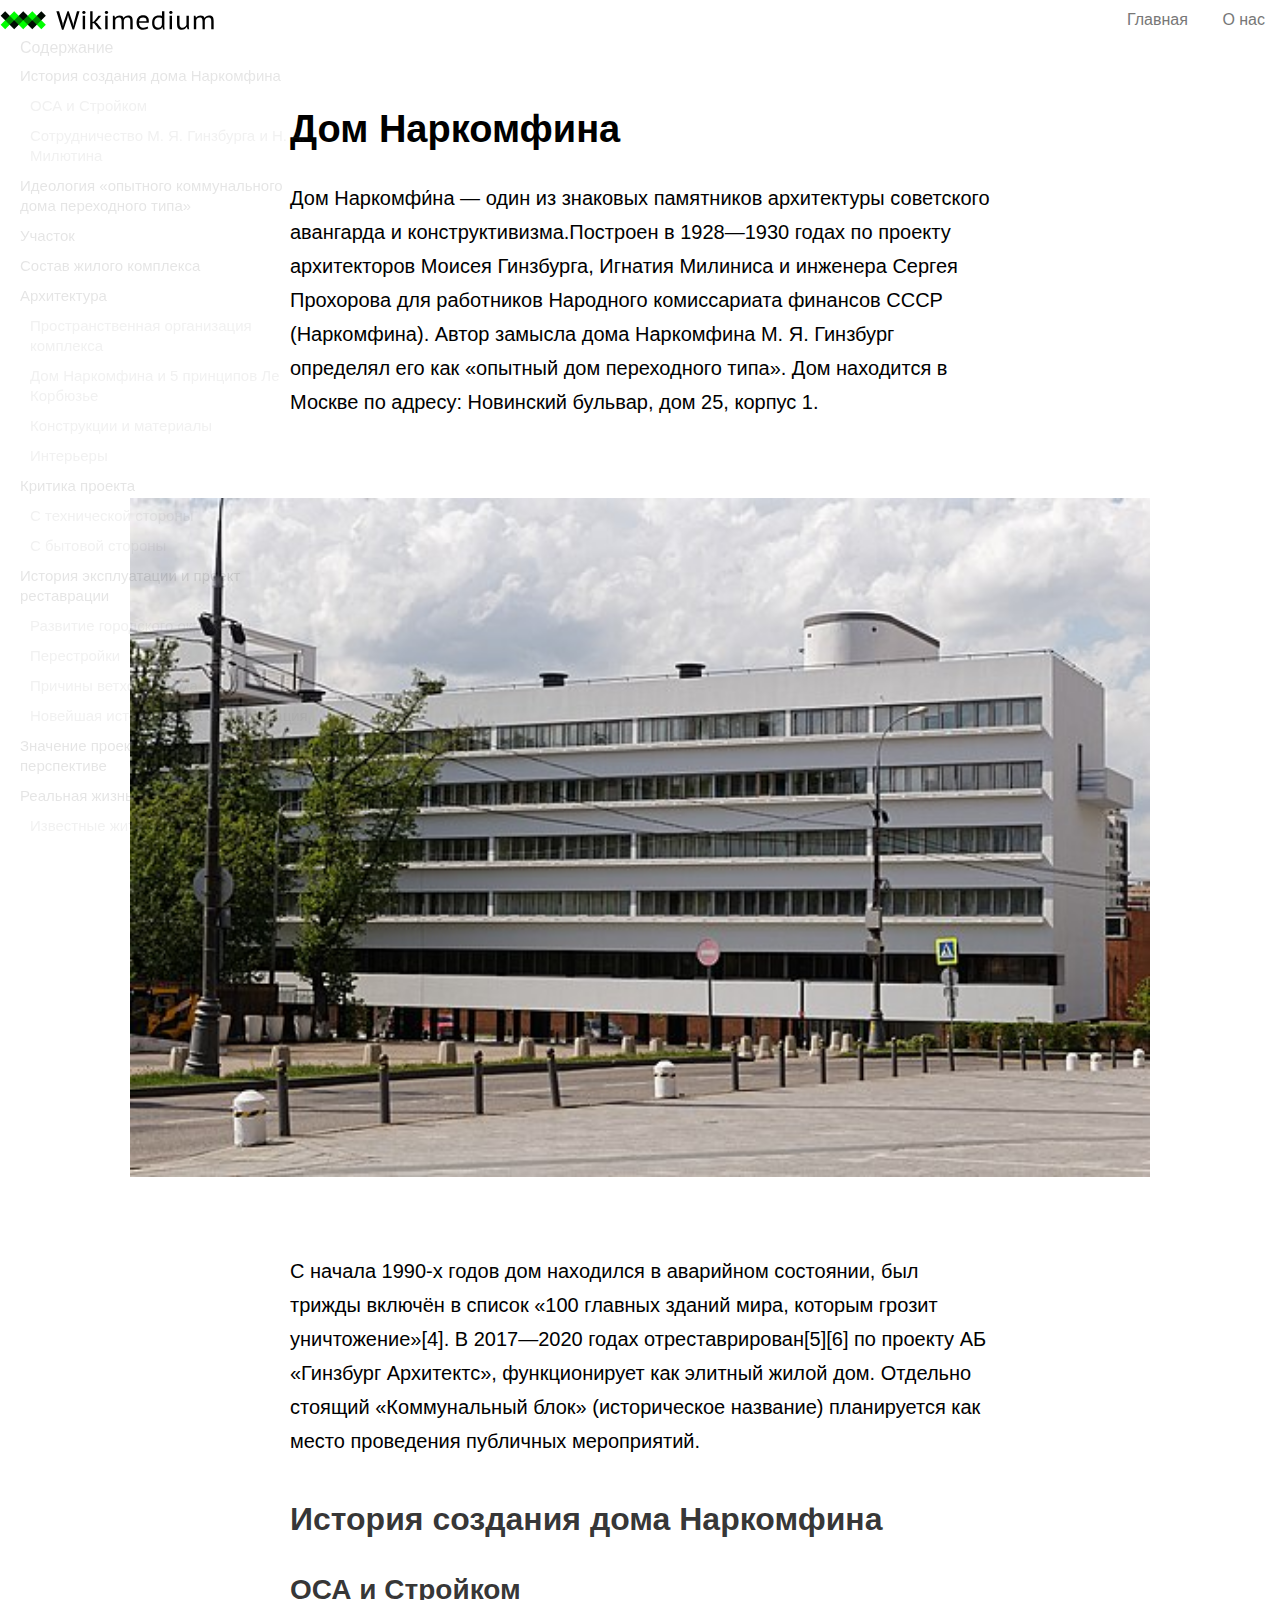
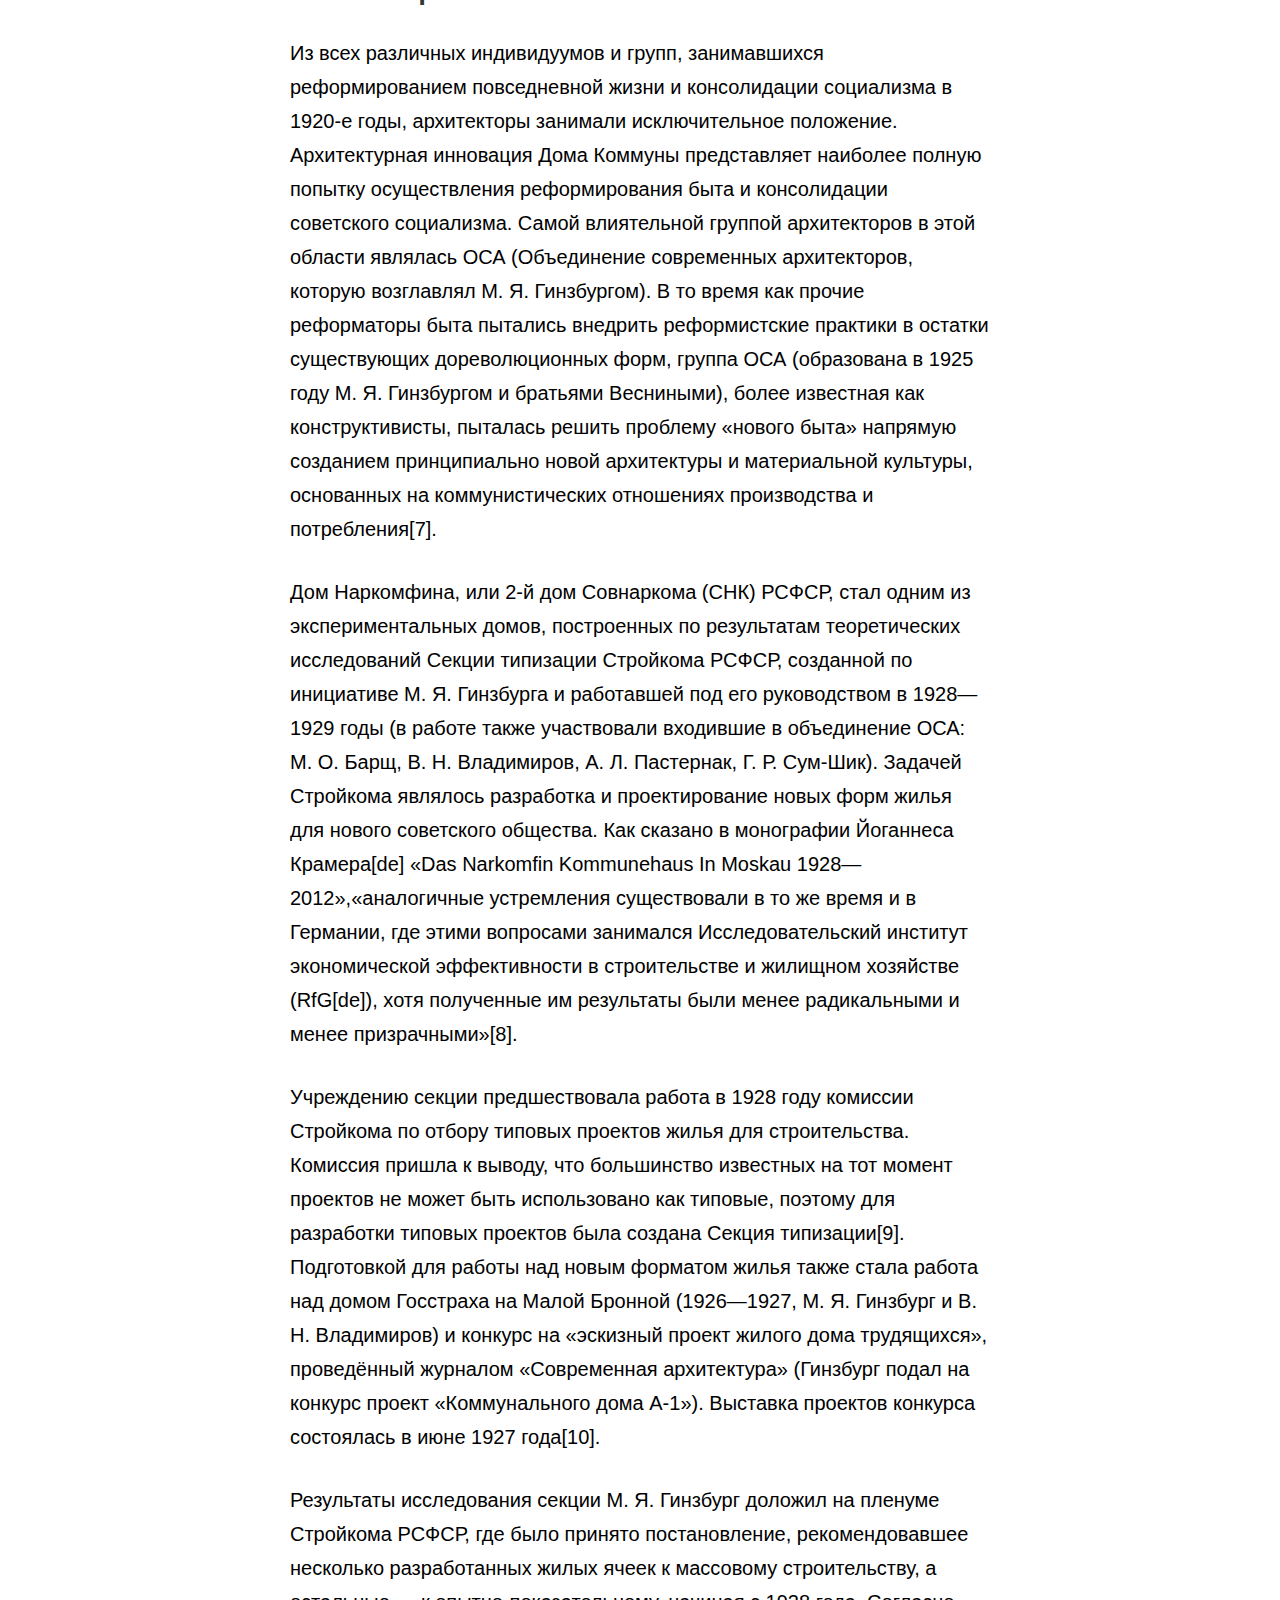
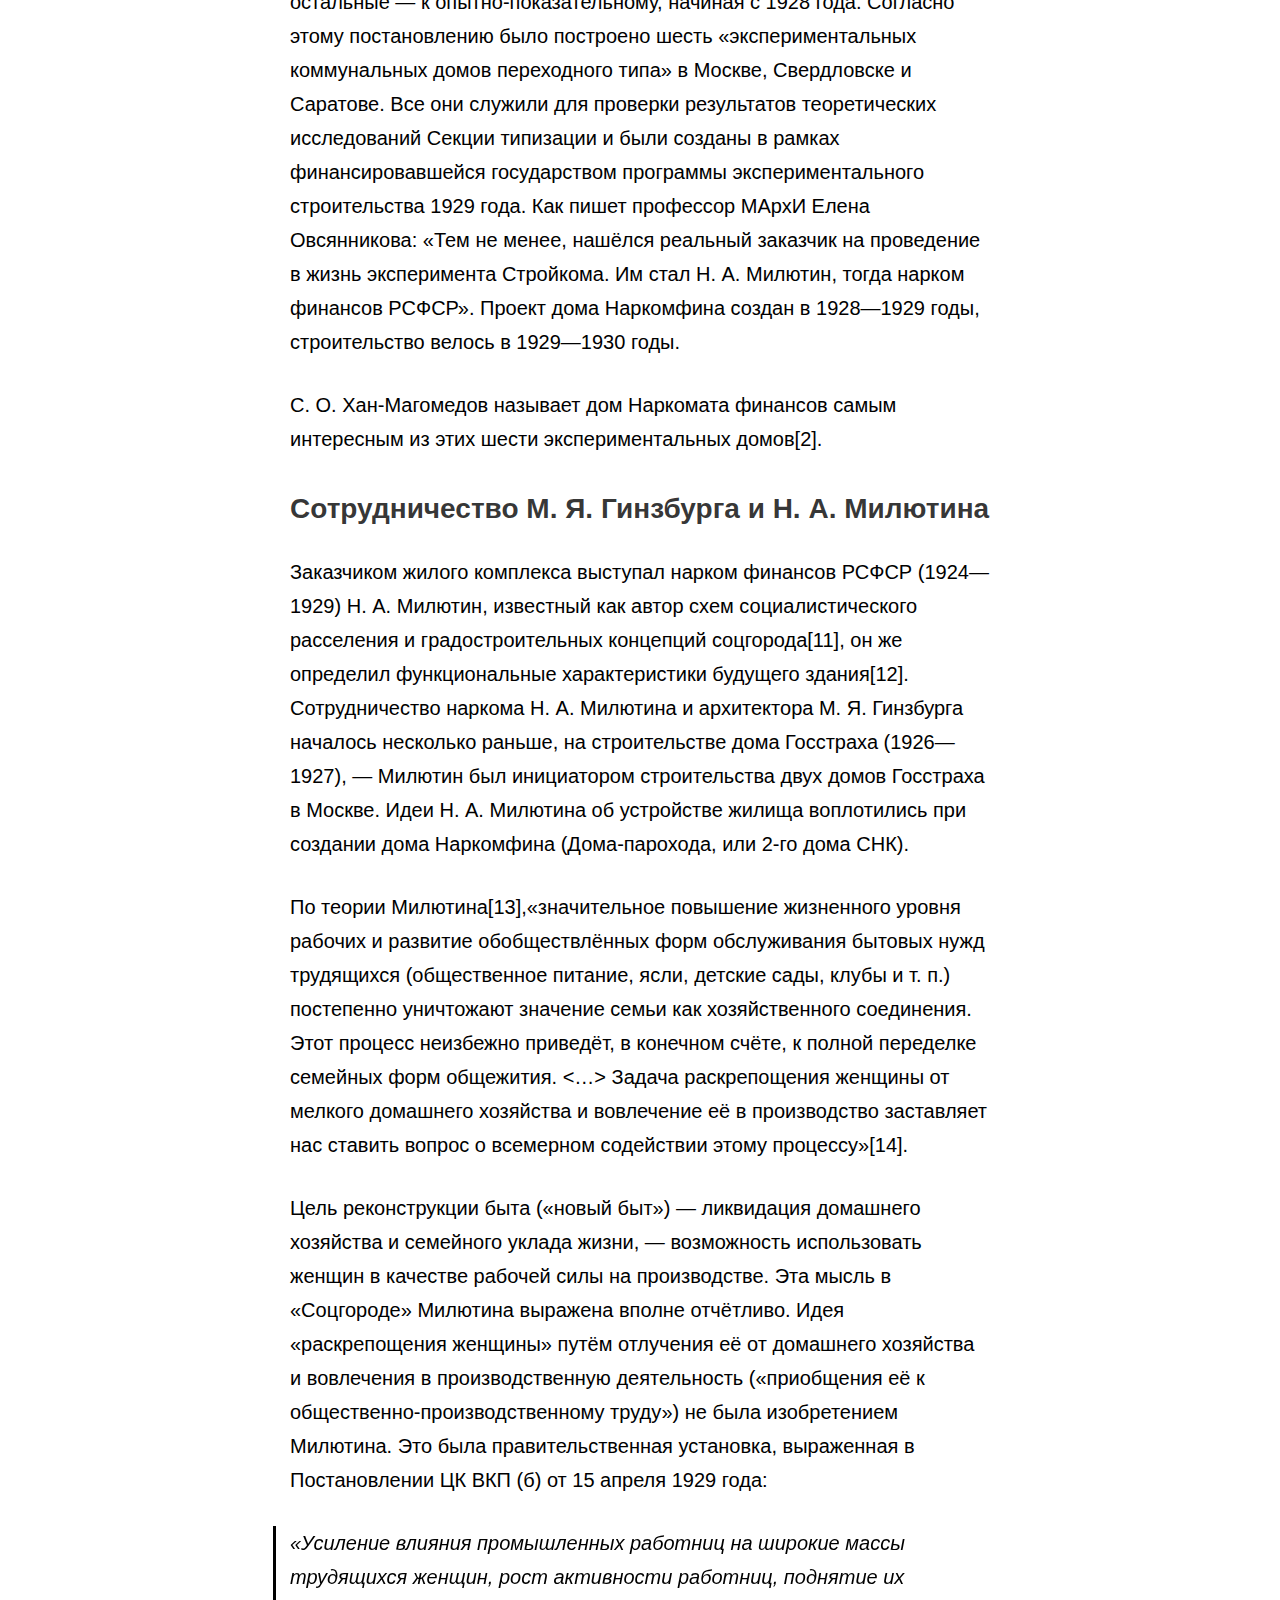
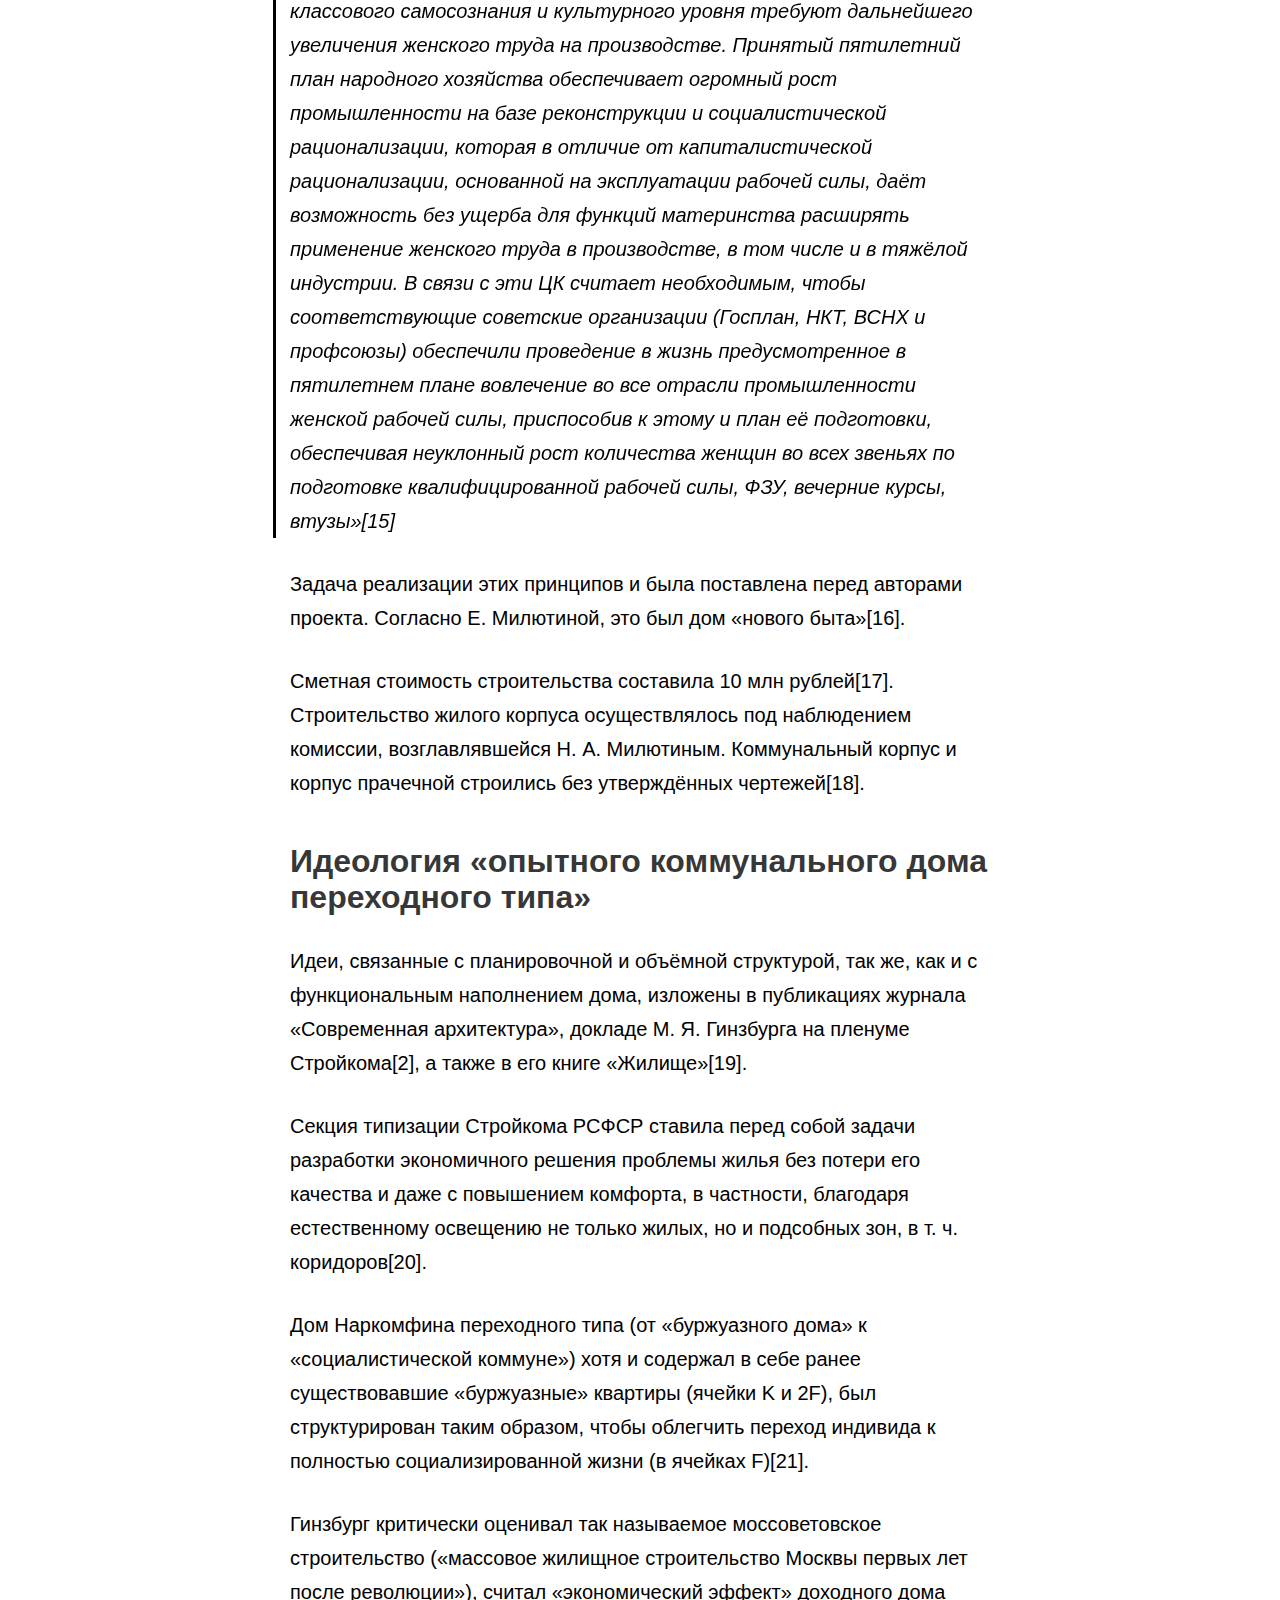
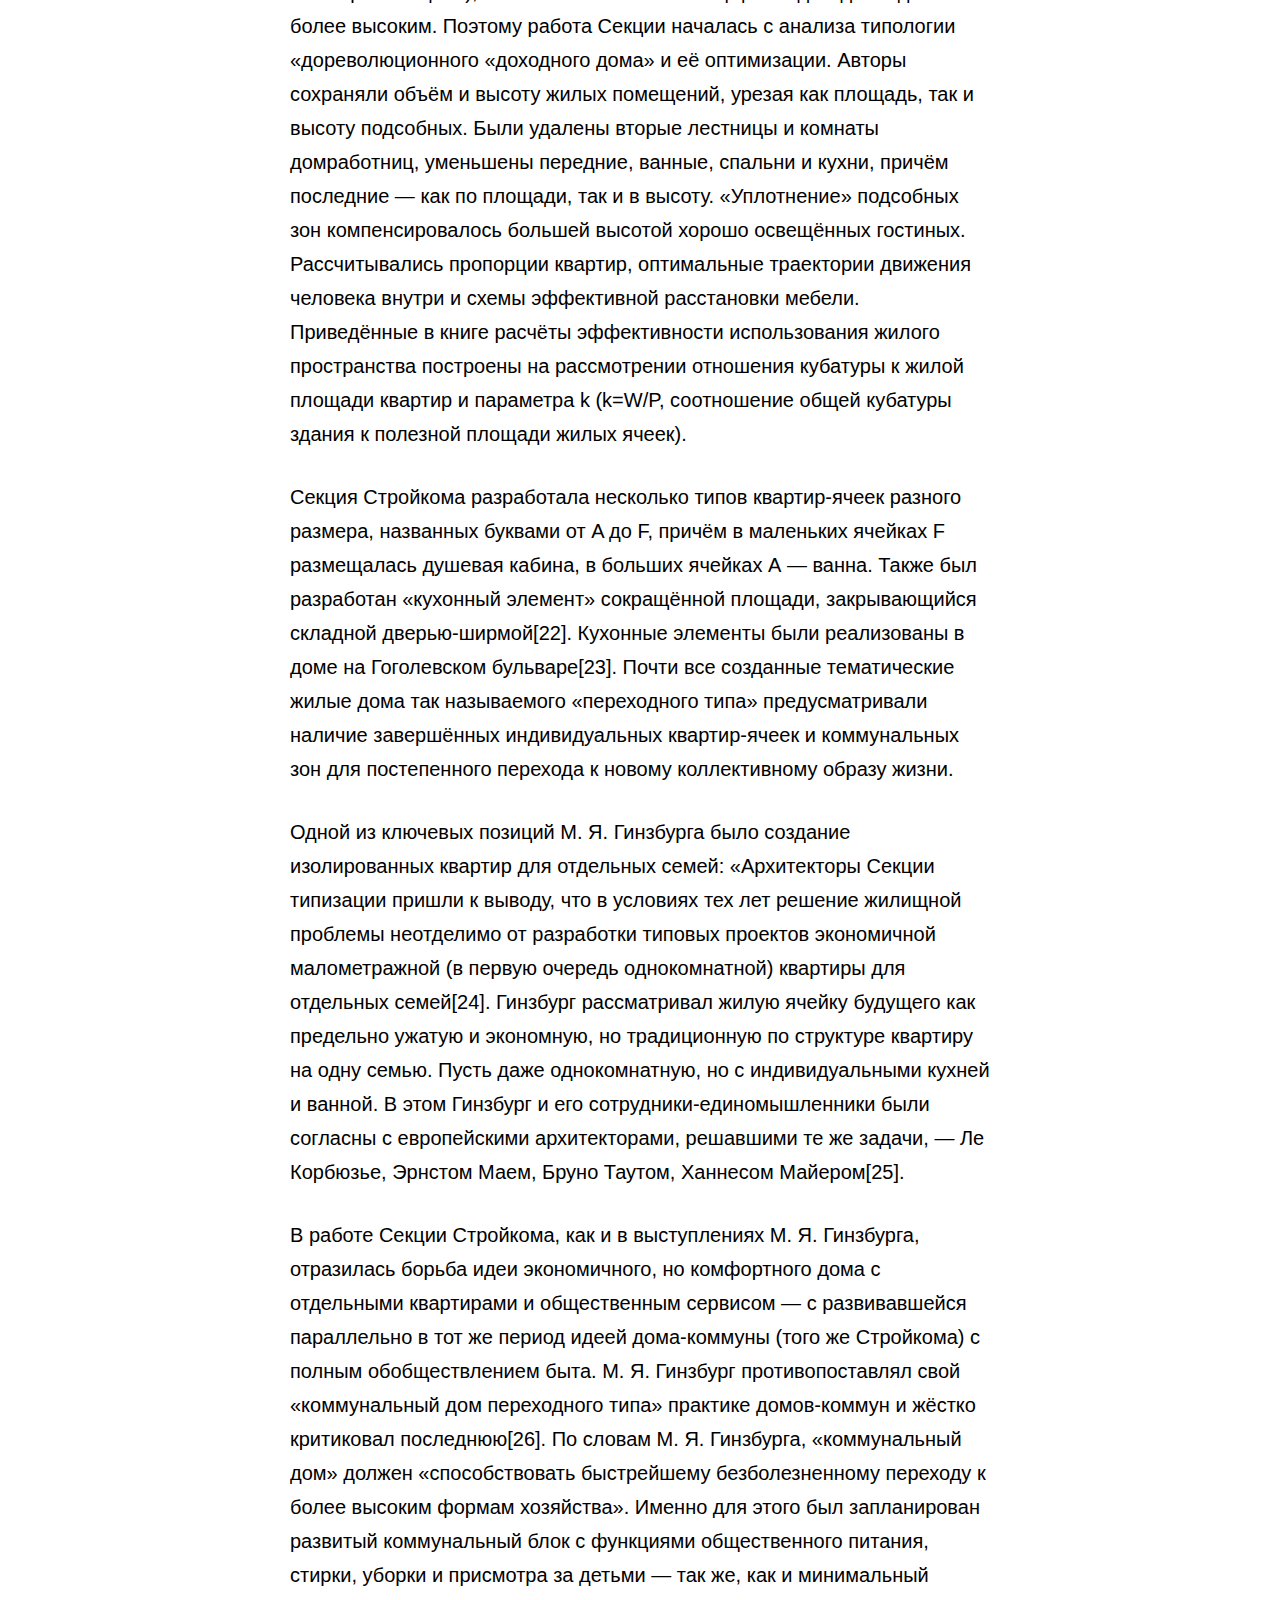
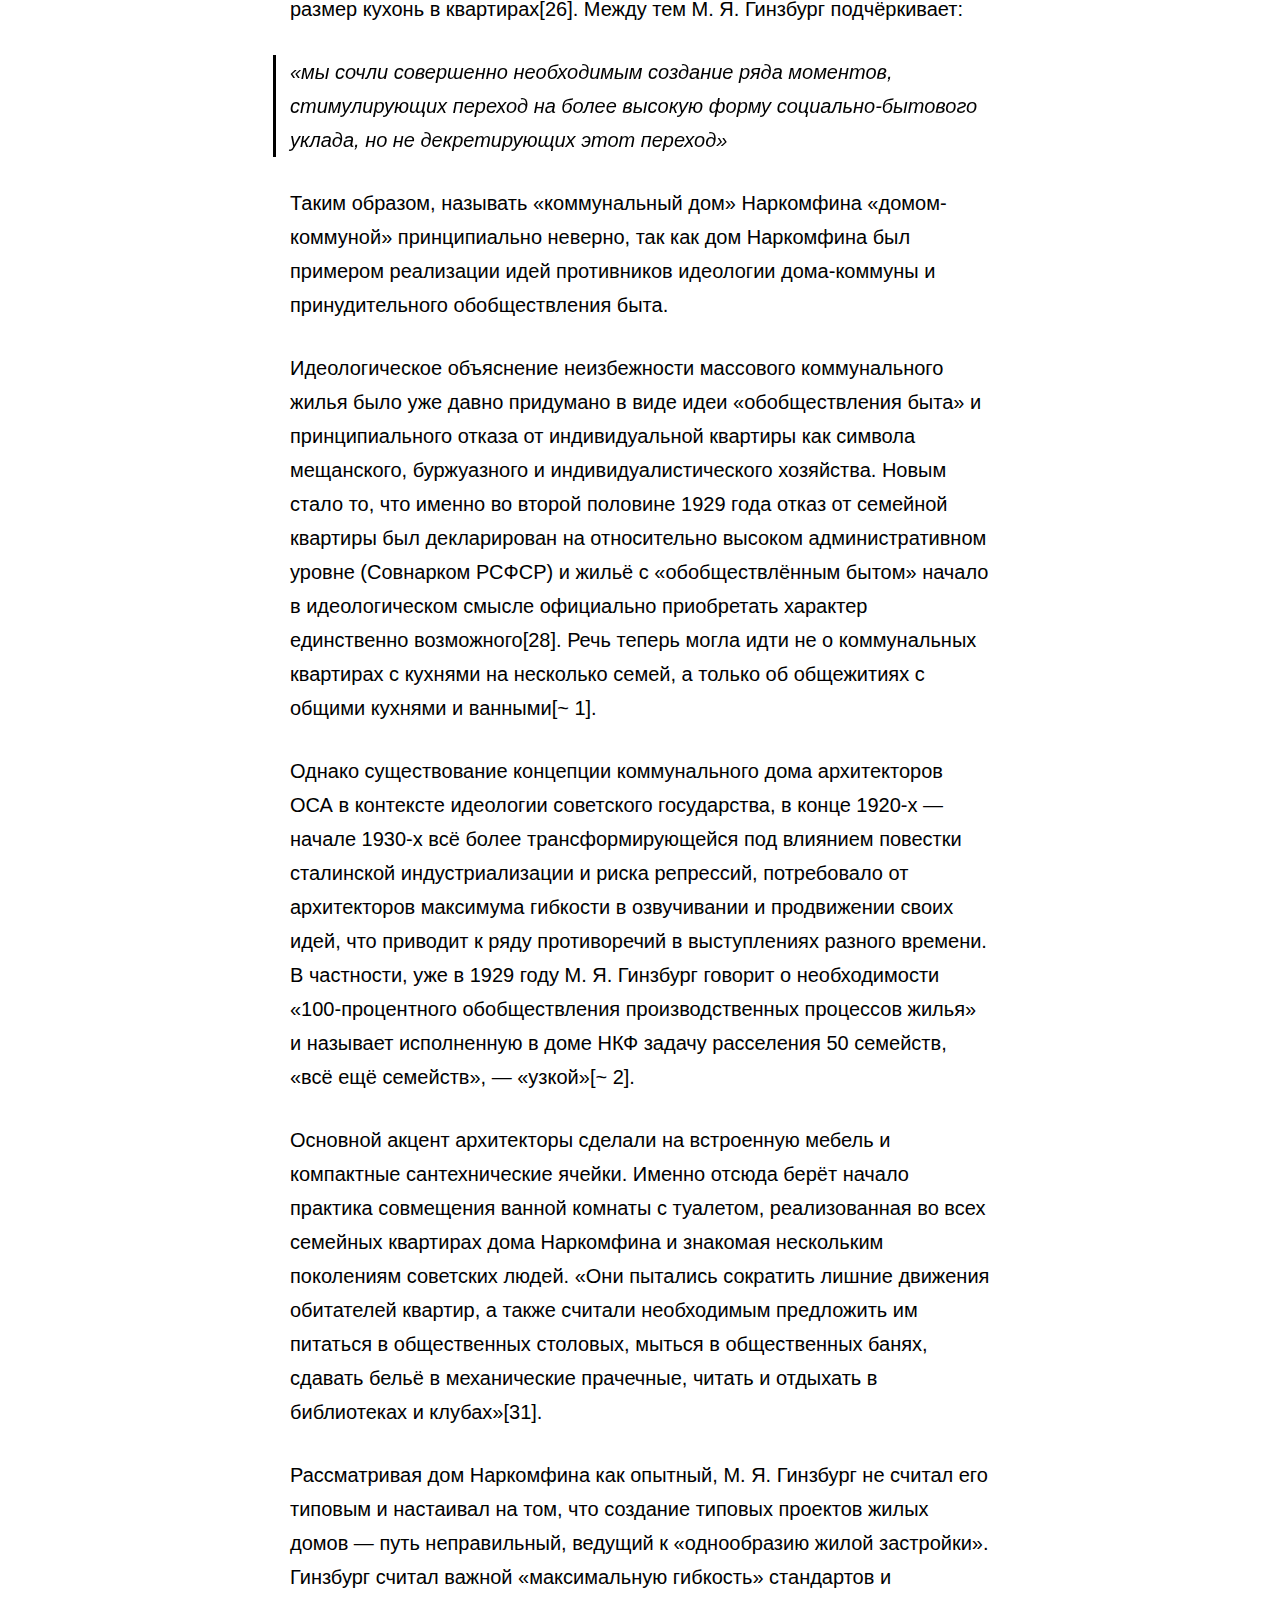
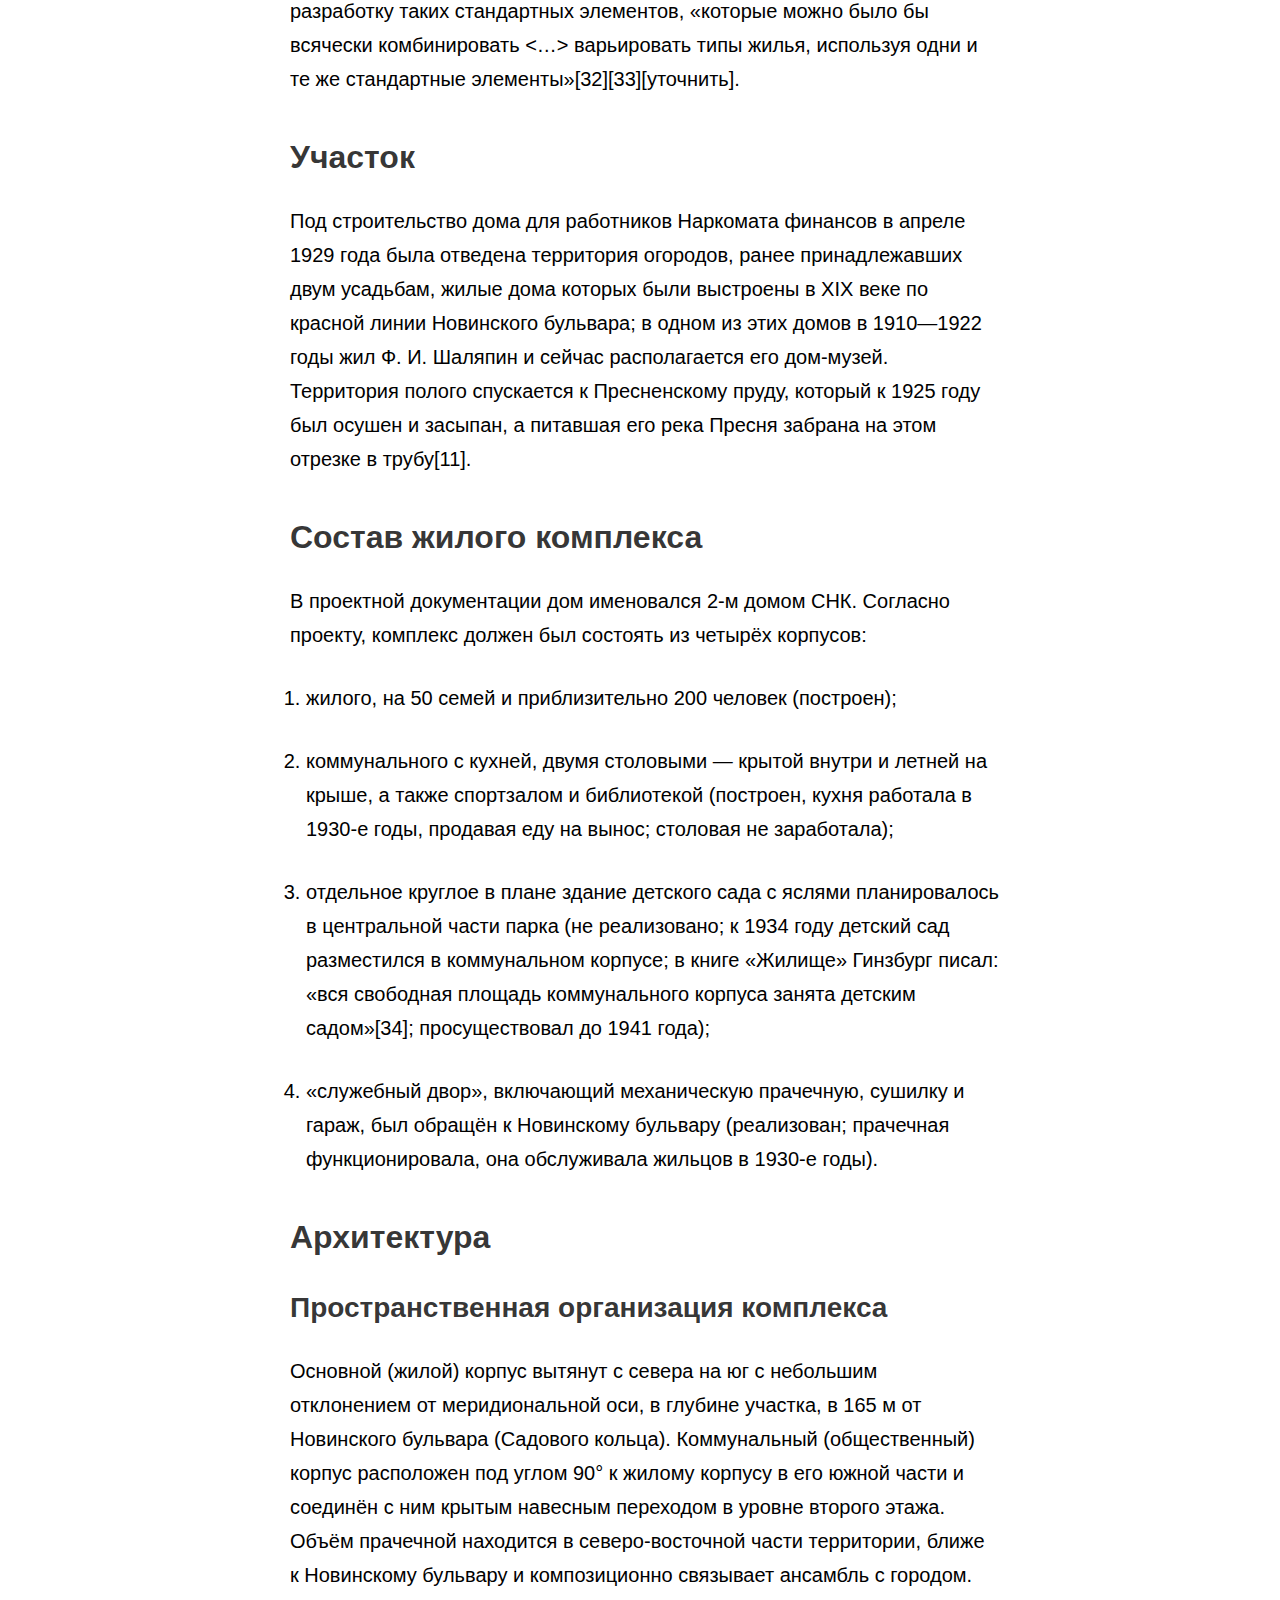
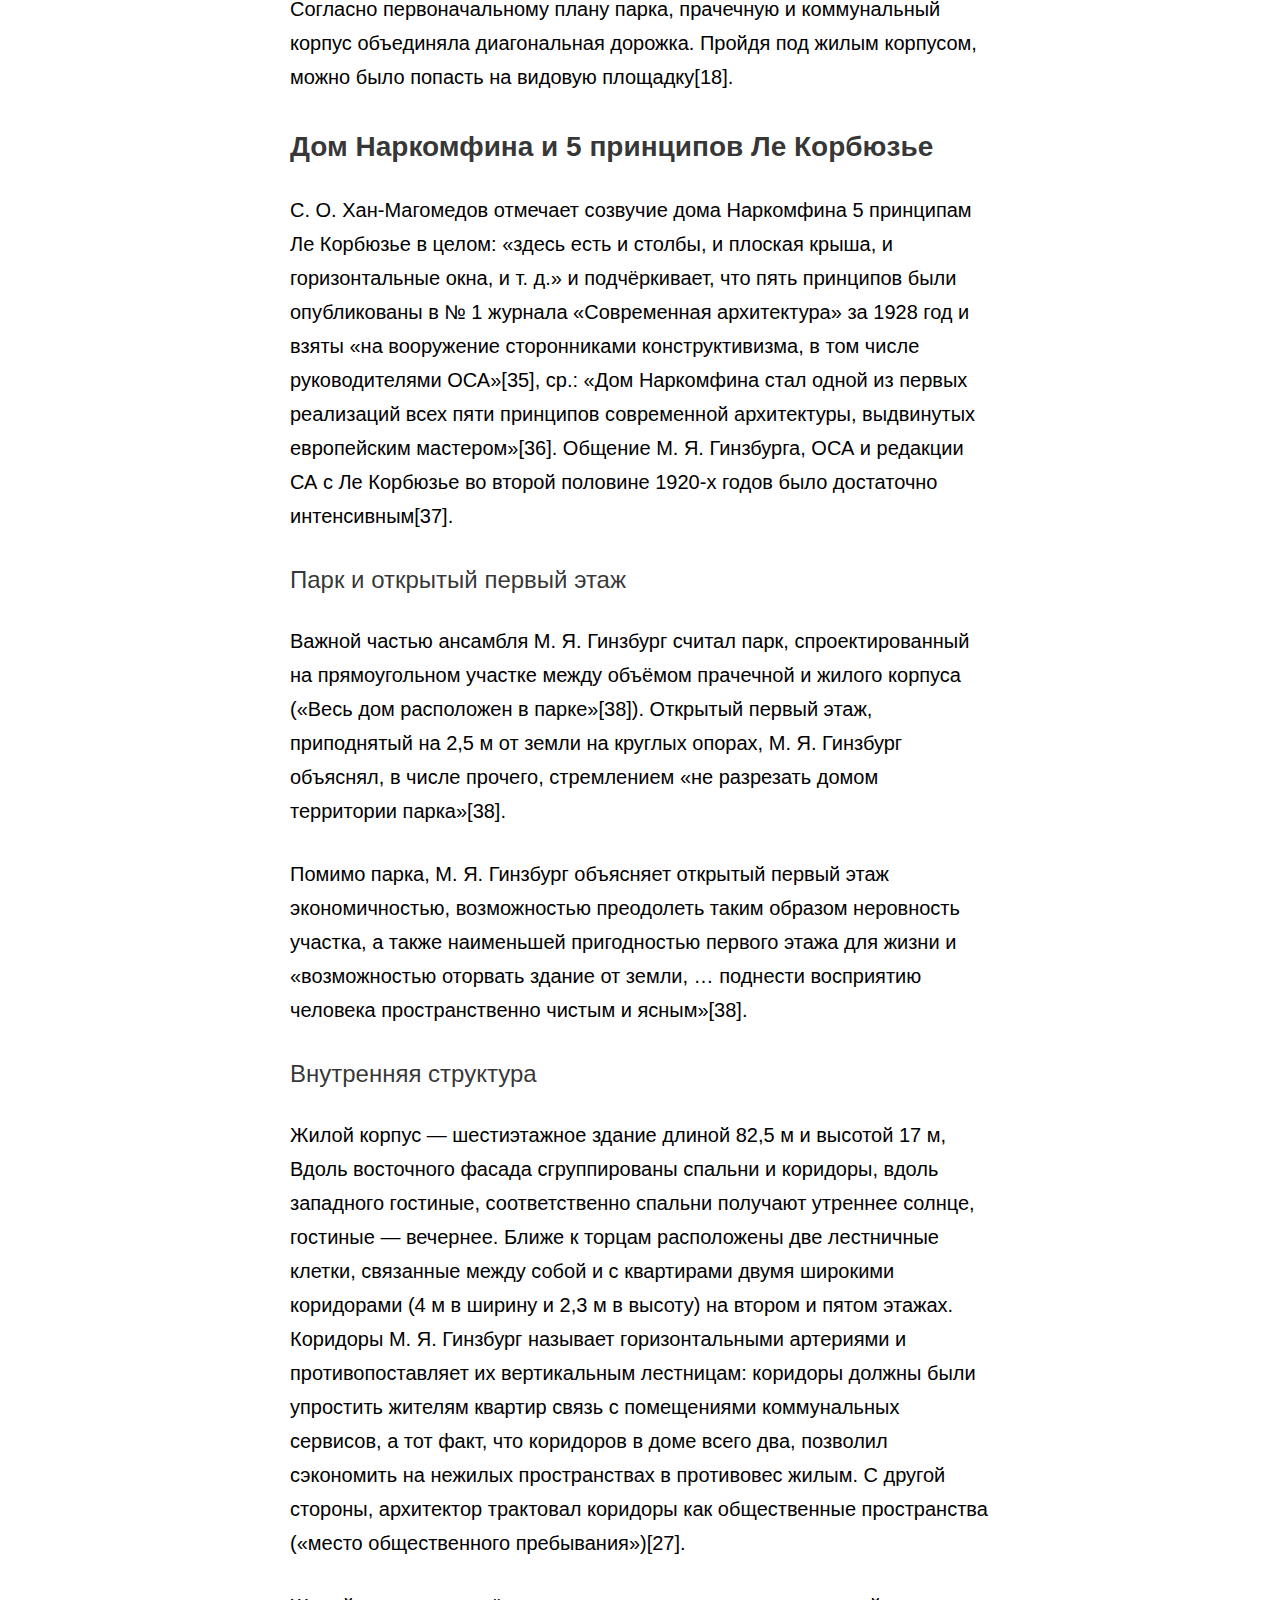
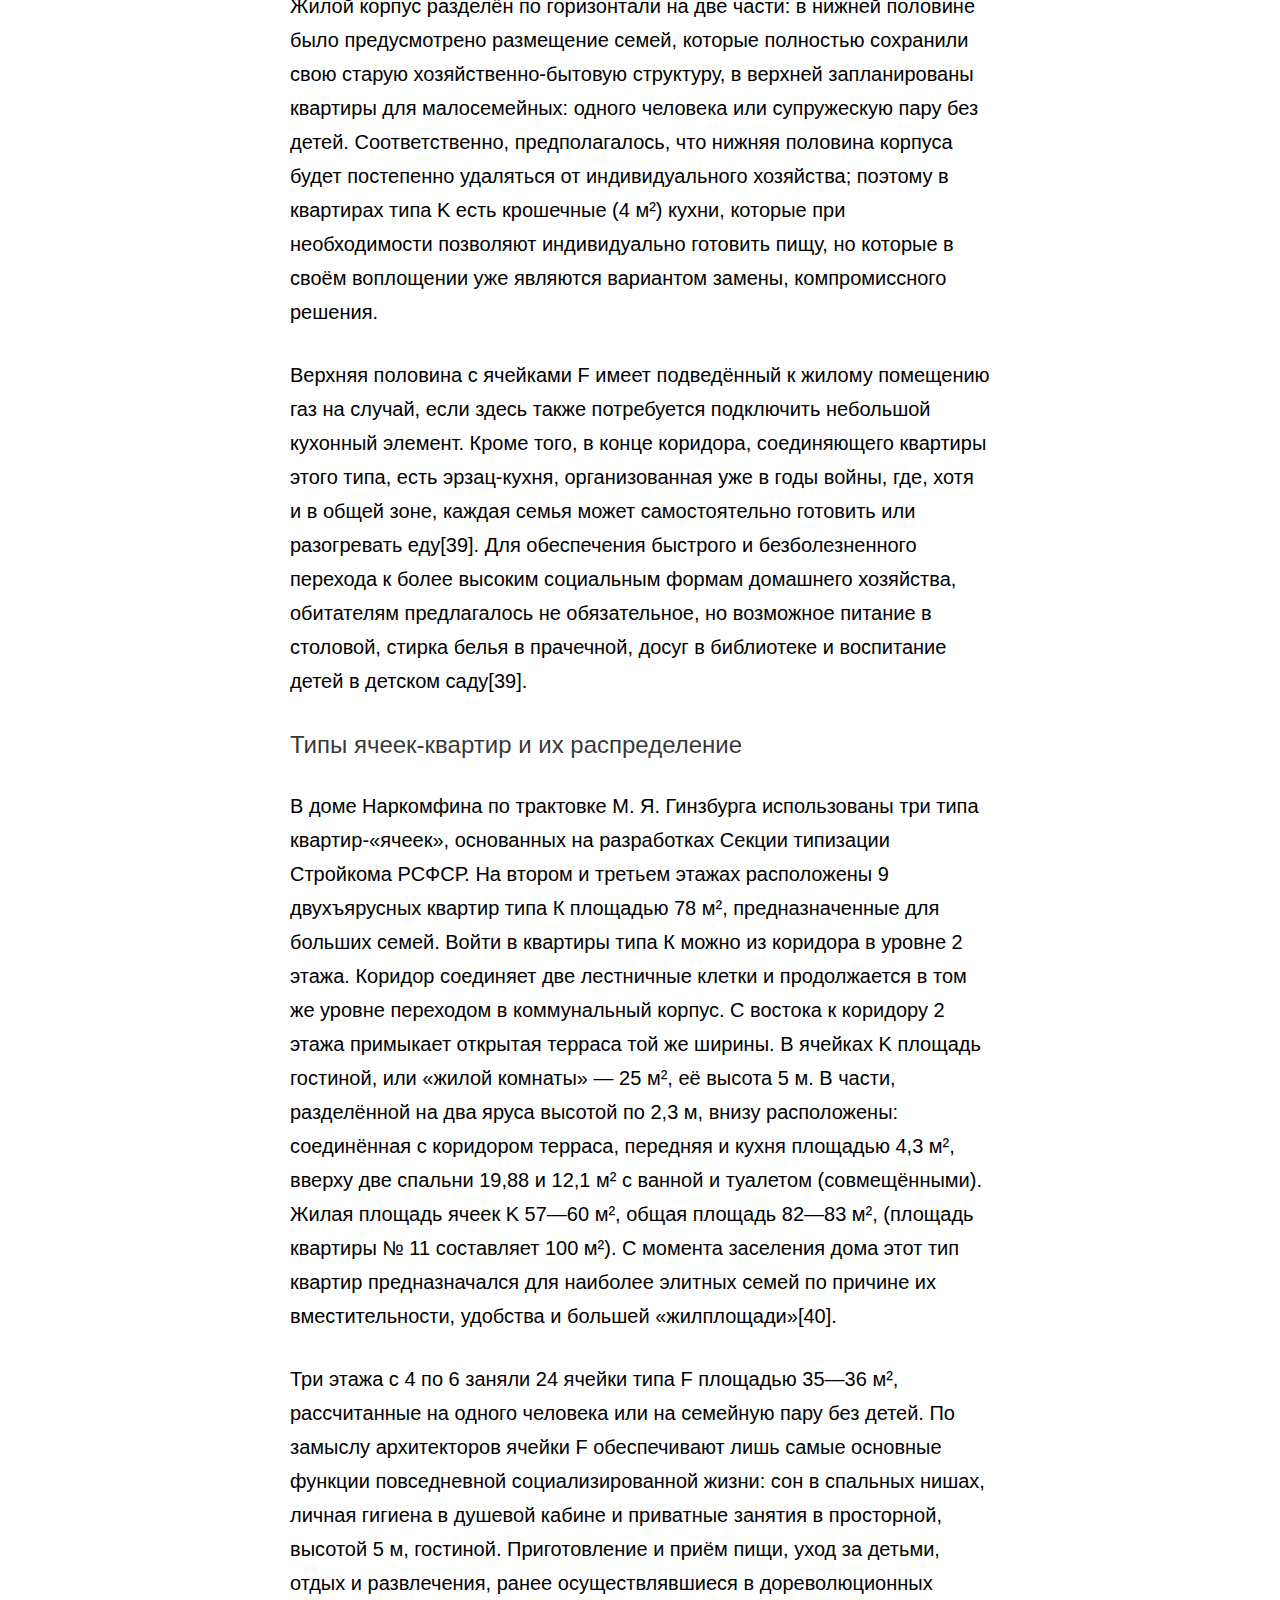
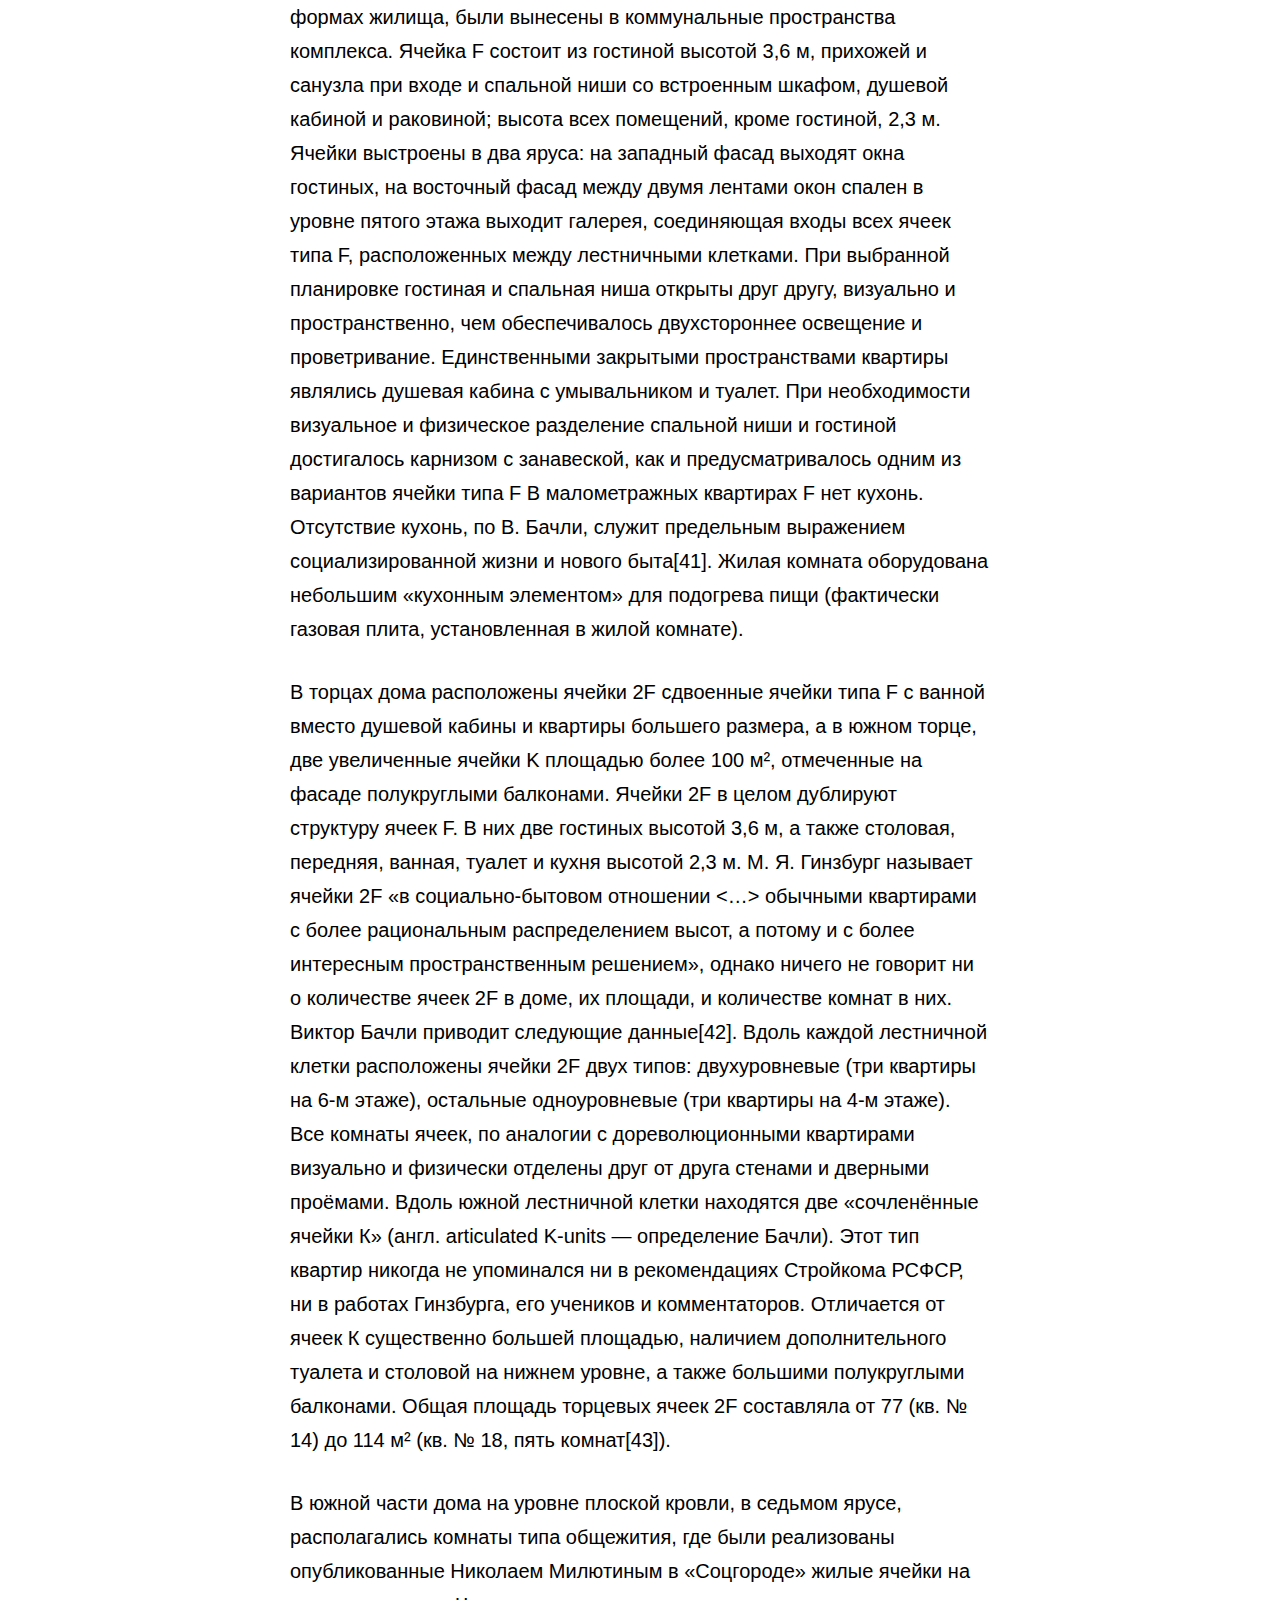
==== index.html @ f49adab8 "Add about.html" ====
<!DOCTYPE html>
<html lang="ru">
    <head>
        <meta charset="UTF-8">
        <meta name="viewport" content="width=device-width, initial-scale=1.0">
        <title>Дом наркомфина</title>
        <link rel="stylesheet" href="stylesheets/style.css">
        <script src="javascripts/jquery-3.7.1.js" charset="utf-8"></script>
    </head>
    <body>
        <nav class="menubar">
            <img src="images/logo.svg" alt="логотип сайта викимедиум">
            <ul>
                <li><a href="">Главная</a></li>
                <li><a href="">О нас</a></li>
            </ul>
        </nav>
        <nav class="sidebar">
            <h4>Содержание</h4>
            <ol>
                <li><a href="#1_1">История создания дома Наркомфина</a></li>
                <ol>
                    <li><a href="#1_1_1">ОСА и Стройком</a></li>
                    <li><a href="#1_1_2">Сотрудничество М. Я. Гинзбурга и Н. А. Милютина</a></li>
            </ol>
                <li><a href="#1_2">Идеология «опытного коммунального дома переходного типа»</a></li>
                <li><a href="#1_3">Участок</a></li>
                <li><a href="#1_4">Состав жилого комплекса</a></li>
                <li><a href="#1_5">Архитектура</a></li>
                <ol>
                    <li><a href="#1_5_1">Пространственная организация комплекса</a></li>
                    <li><a href="#1_5_2">Дом Наркомфина и 5 принципов Ле Корбюзье</a></li>
                    <li><a href="#1_5_3">Конструкции и материалы</a></li>
                    <li><a href="#1_5_4">Интерьеры</a></li>
                </ol>
                <li><a href="#1_6">Критика проекта</a></li>
                <ol>
                    <li><a href="#1_6_1">С технической стороны</a></li>
                    <li><a href="#1_6_2">С бытовой стороны</a></li>
                </ol>
                <li><a href="#1_7">История эксплуатации и проект реставрации</a></li>
                <ol>
                    <li><a href="#1_7_1">Развитие городского окружения</a></li>
                    <li><a href="#1_7_2">Перестройки</a></li>
                    <li><a href="#1_7_3">Причины ветхости дома</a></li>
                    <li><a href="#1_7_4">Новейшая история дома и реставрация</a></li>
                </ol>
                <li><a href="#1_8">Значение проекта в исторической перспективе</a></li>
                <li><a href="#1_9">Реальная жизнь в доме Наркомфина</a></li>
                <ol>
                    <li><a href=#1_9_1">Известные жители</a></li>
                </ol>
            </ol>
        </nav>
        <article>
        <h1>Дом Наркомфина</h1>
        <p><b>Дом Наркомфи́на</b> — один из знаковых памятников архитектуры советского <a href="https://ru.wikipedia.org/wiki/%D0%90%D0%B2%D0%B0%D0%BD%D0%B3%D0%B0%D1%80%D0%B4_(%D0%B8%D1%81%D0%BA%D1%83%D1%81%D1%81%D1%82%D0%B2%D0%BE)">авангарда</a> и <a href="https://ru.wikipedia.org/wiki/%D0%9A%D0%BE%D0%BD%D1%81%D1%82%D1%80%D1%83%D0%BA%D1%82%D0%B8%D0%B2%D0%B8%D0%B7%D0%BC_(%D0%B8%D1%81%D0%BA%D1%83%D1%81%D1%81%D1%82%D0%B2%D0%BE)">конструктивизма</a>.Построен в <a href="https://ru.wikipedia.org/wiki/1928_%D0%B3%D0%BE%D0%B4">1928</a>—<a href="https://ru.wikipedia.org/wiki/1930_%D0%B3%D0%BE%D0%B4">1930 годах</a> по проекту архитекторов <a href="https://ru.wikipedia.org/wiki/%D0%93%D0%B8%D0%BD%D0%B7%D0%B1%D1%83%D1%80%D0%B3,_%D0%9C%D0%BE%D0%B8%D1%81%D0%B5%D0%B9_%D0%AF%D0%BA%D0%BE%D0%B2%D0%BB%D0%B5%D0%B2%D0%B8%D1%87">Моисея Гинзбурга</a>, <a href="https://ru.wikipedia.org/wiki/%D0%9C%D0%B8%D0%BB%D0%B8%D0%BD%D0%B8%D1%81,_%D0%98%D0%B3%D0%BD%D0%B0%D1%82%D0%B8%D0%B9_%D0%A4%D1%80%D0%B0%D0%BD%D1%86%D0%B5%D0%B2%D0%B8%D1%87">Игнатия Милиниса</a> и инженера <a href="https://ru.wikipedia.org/wiki/%D0%A1%D0%B5%D1%80%D0%B3%D0%B5%D0%B9_%D0%9B%D1%8C%D0%B2%D0%BE%D0%B2%D0%B8%D1%87_%D0%9F%D1%80%D0%BE%D1%85%D0%BE%D1%80%D0%BE%D0%B2">Сергея Прохорова</a> для работников <a href="https://ru.wikipedia.org/wiki/%D0%9D%D0%B0%D1%80%D0%BE%D0%B4%D0%BD%D1%8B%D0%B9_%D0%BA%D0%BE%D0%BC%D0%B8%D1%81%D1%81%D0%B0%D1%80%D0%B8%D0%B0%D1%82_%D1%84%D0%B8%D0%BD%D0%B0%D0%BD%D1%81%D0%BE%D0%B2_%D0%A1%D0%A1%D0%A1%D0%A0">Народного комиссариата финансов СССР</a> (Наркомфина). Автор замысла дома Наркомфина М. Я. Гинзбург определял его как «опытный дом переходного типа».  Дом находится в <a href="https://ru.wikipedia.org/wiki/%D0%9C%D0%BE%D1%81%D0%BA%D0%B2%D0%B0">Москве</a> по адресу: <a href="https://ru.wikipedia.org/wiki/%D0%9D%D0%BE%D0%B2%D0%B8%D0%BD%D1%81%D0%BA%D0%B8%D0%B9_%D0%B1%D1%83%D0%BB%D1%8C%D0%B2%D0%B0%D1%80">Новинский бульвар</a>, дом 25, корпус 1.</p>
        <img src="images/Дом.jpeg" alt="тут была картинка">
        <p>С начала 1990-х годов дом находился в аварийном состоянии, был трижды включён в список «100 главных зданий мира, которым грозит уничтожение»[4]. В 2017—2020 годах отреставрирован[5][6] по проекту <a href="https://ru.wikipedia.org/wiki/%D0%90%D1%80%D1%85%D0%B8%D1%82%D0%B5%D0%BA%D1%82%D1%83%D1%80%D0%BD%D0%BE%D0%B5_%D0%B1%D1%8E%D1%80%D0%BE">АБ</a> «Гинзбург Архитектс», функционирует как элитный жилой дом. Отдельно стоящий «Коммунальный блок» (историческое название) планируется как место проведения публичных мероприятий.</p>
        <h2 id="1_1">История создания дома Наркомфина</h2>
        <h3 id="1_1_1">ОСА и Стройком</h3>
        <p>Из всех различных индивидуумов и групп, занимавшихся реформированием повседневной жизни и консолидации социализма в 1920-е годы, архитекторы занимали исключительное положение. Архитектурная инновация Дома Коммуны представляет наиболее полную попытку осуществления реформирования быта и консолидации советского социализма. Самой влиятельной группой архитекторов в этой области являлась ОСА (Объединение современных архитекторов, которую возглавлял М. Я. Гинзбургом). В то время как прочие реформаторы быта пытались внедрить реформистские практики в остатки существующих дореволюционных форм, группа ОСА (образована в 1925 году М. Я. Гинзбургом и братьями Весниными), более известная как конструктивисты, пыталась решить проблему «нового быта» напрямую созданием принципиально новой архитектуры и материальной культуры, основанных на коммунистических отношениях производства и потребления[7].</p>
        <p>Дом Наркомфина, или 2-й дом Совнаркома (СНК) РСФСР, стал одним из экспериментальных домов, построенных по результатам теоретических исследований Секции типизации Стройкома РСФСР, созданной по инициативе М. Я. Гинзбурга и работавшей под его руководством в 1928—1929 годы (в работе также участвовали входившие в объединение ОСА: М. О. Барщ, В. Н. Владимиров, А. Л. Пастернак, Г. Р. Сум-Шик). Задачей Стройкома являлось разработка и проектирование новых форм жилья для нового советского общества. Как сказано в монографии Йоганнеса Крамера[de] «Das Narkomfin Kommunehaus In Moskau 1928—2012»,«аналогичные устремления существовали в то же время и в Германии, где этими вопросами занимался Исследовательский институт экономической эффективности в строительстве и жилищном хозяйстве (RfG[de]), хотя полученные им результаты были менее радикальными и менее призрачными»[8].</p>
        <p>Учреждению секции предшествовала работа в 1928 году комиссии Стройкома по отбору типовых проектов жилья для строительства. Комиссия пришла к выводу, что большинство известных на тот момент проектов не может быть использовано как типовые, поэтому для разработки типовых проектов была создана Секция типизации[9]. Подготовкой для работы над новым форматом жилья также стала работа над домом Госстраха на Малой Бронной (1926—1927, М. Я. Гинзбург и В. Н. Владимиров) и конкурс на «эскизный проект жилого дома трудящихся», проведённый журналом «Современная архитектура» (Гинзбург подал на конкурс проект «Коммунального дома А-1»). Выставка проектов конкурса состоялась в июне 1927 года[10].</p>
        <p>Результаты исследования секции М. Я. Гинзбург доложил на пленуме Стройкома РСФСР, где было принято постановление, рекомендовавшее несколько разработанных жилых ячеек к массовому строительству, а остальные — к опытно-показательному, начиная с 1928 года. Согласно этому постановлению было построено шесть «экспериментальных коммунальных домов переходного типа» в Москве, Свердловске и Саратове. Все они служили для проверки результатов теоретических исследований Секции типизации и были созданы в рамках финансировавшейся государством программы экспериментального строительства 1929 года. Как пишет профессор МАрхИ Елена Овсянникова: «Тем не менее, нашёлся реальный заказчик на проведение в жизнь эксперимента Стройкома. Им стал Н. А. Милютин, тогда нарком финансов РСФСР». Проект дома Наркомфина создан в 1928—1929 годы, строительство велось в 1929—1930 годы.</p>
        <p>С. О. Хан-Магомедов называет дом Наркомата финансов самым интересным из этих шести экспериментальных домов[2].</p>
        <h3 id="1_1_2">Сотрудничество М. Я. Гинзбурга и Н. А. Милютина</h3>
        <p>Заказчиком жилого комплекса выступал нарком финансов РСФСР (1924—1929) Н. А. Милютин, известный как автор схем социалистического расселения и градостроительных концепций соцгорода[11], он же определил функциональные характеристики будущего здания[12]. Сотрудничество наркома Н. А. Милютина и архитектора М. Я. Гинзбурга началось несколько раньше, на строительстве дома Госстраха (1926—1927), — Милютин был инициатором строительства двух домов Госстраха в Москве. Идеи Н. А. Милютина об устройстве жилища воплотились при создании дома Наркомфина (Дома-парохода, или 2-го дома СНК).</p>
        <p>По теории Милютина[13],«значительное повышение жизненного уровня рабочих и развитие обобществлённых форм обслуживания бытовых нужд трудящихся (общественное питание, ясли, детские сады, клубы и т. п.) постепенно уничтожают значение семьи как хозяйственного соединения. Этот процесс неизбежно приведёт, в конечном счёте, к полной переделке семейных форм общежития. <…> Задача раскрепощения женщины от мелкого домашнего хозяйства и вовлечение её в производство заставляет нас ставить вопрос о всемерном содействии этому процессу»[14].</p>
        <p>Цель реконструкции быта («новый быт») — ликвидация домашнего хозяйства и семейного уклада жизни, — возможность использовать женщин в качестве рабочей силы на производстве. Эта мысль в «Соцгороде» Милютина выражена вполне отчётливо. Идея «раскрепощения женщины» путём отлучения её от домашнего хозяйства и вовлечения в производственную деятельность («приобщения её к общественно-производственному труду») не была изобретением Милютина. Это была правительственная установка, выраженная в Постановлении ЦК ВКП (б) от 15 апреля 1929 года:</p>
        <p><blockquote >«Усиление влияния промышленных работниц на широкие массы трудящихся женщин, рост активности работниц, поднятие их классового самосознания и культурного уровня требуют дальнейшего увеличения женского труда на производстве. Принятый пятилетний план народного хозяйства обеспечивает огромный рост промышленности на базе реконструкции и социалистической рационализации, которая в отличие от капиталистической рационализации, основанной на эксплуатации рабочей силы, даёт возможность без ущерба для функций материнства расширять применение женского труда в производстве, в том числе и в тяжёлой индустрии. В связи с эти ЦК считает необходимым, чтобы соответствующие советские организации (Госплан, НКТ, ВСНХ и профсоюзы) обеспечили проведение в жизнь предусмотренное в пятилетнем плане вовлечение во все отрасли промышленности женской рабочей силы, приспособив к этому и план её подготовки, обеспечивая неуклонный рост количества женщин во всех звеньях по подготовке квалифицированной рабочей силы, ФЗУ, вечерние курсы, втузы»[15]</blockquote></p>
        <p>Задача реализации этих принципов и была поставлена перед авторами проекта. Согласно Е. Милютиной, это был дом «нового быта»[16].</p>
        <p>Сметная стоимость строительства составила 10 млн рублей[17]. Строительство жилого корпуса осуществлялось под наблюдением комиссии, возглавлявшейся Н. А. Милютиным. Коммунальный корпус и корпус прачечной строились без утверждённых чертежей[18].</p>
        <h2 id="1_2">Идеология «опытного коммунального дома переходного типа»</h2>
        <p>Идеи, связанные с планировочной и объёмной структурой, так же, как и с функциональным наполнением дома, изложены в публикациях журнала «Современная архитектура», докладе М. Я. Гинзбурга на пленуме Стройкома[2], а также в его книге «Жилище»[19].</p>
        <p>Секция типизации Стройкома РСФСР ставила перед собой задачи разработки экономичного решения проблемы жилья без потери его качества и даже с повышением комфорта, в частности, благодаря естественному освещению не только жилых, но и подсобных зон, в т. ч. коридоров[20].</p>
        <p>Дом Наркомфина переходного типа (от «буржуазного дома» к «социалистической коммуне») хотя и содержал в себе ранее существовавшие «буржуазные» квартиры (ячейки K и 2F), был структурирован таким образом, чтобы облегчить переход индивида к полностью социализированной жизни (в ячейках F)[21].</p>
        <p>Гинзбург критически оценивал так называемое моссоветовское строительство («массовое жилищное строительство Москвы первых лет после революции»), считал «экономический эффект» доходного дома более высоким. Поэтому работа Секции началась с анализа типологии «дореволюционного «доходного дома» и её оптимизации. Авторы сохраняли объём и высоту жилых помещений, урезая как площадь, так и высоту подсобных. Были удалены вторые лестницы и комнаты домработниц, уменьшены передние, ванные, спальни и кухни, причём последние — как по площади, так и в высоту. «Уплотнение» подсобных зон компенсировалось большей высотой хорошо освещённых гостиных. Рассчитывались пропорции квартир, оптимальные траектории движения человека внутри и схемы эффективной расстановки мебели. Приведённые в книге расчёты эффективности использования жилого пространства построены на рассмотрении отношения кубатуры к жилой площади квартир и параметра k (k=W/P, соотношение общей кубатуры здания к полезной площади жилых ячеек).</p>
        <p>Секция Стройкома разработала несколько типов квартир-ячеек разного размера, названных буквами от A до F, причём в маленьких ячейках F размещалась душевая кабина, в больших ячейках А — ванна. Также был разработан «кухонный элемент» сокращённой площади, закрывающийся складной дверью-ширмой[22]. Кухонные элементы были реализованы в доме на Гоголевском бульваре[23]. Почти все созданные тематические жилые дома так называемого «переходного типа» предусматривали наличие завершённых индивидуальных квартир-ячеек и коммунальных зон для постепенного перехода к новому коллективному образу жизни.</p>
        <p>Одной из ключевых позиций М. Я. Гинзбурга было создание изолированных квартир для отдельных семей: «Архитекторы Секции типизации пришли к выводу, что в условиях тех лет решение жилищной проблемы неотделимо от разработки типовых проектов экономичной малометражной (в первую очередь однокомнатной) квартиры для отдельных семей[24]. Гинзбург рассматривал жилую ячейку будущего как предельно ужатую и экономную, но традиционную по структуре квартиру на одну семью. Пусть даже однокомнатную, но с индивидуальными кухней и ванной. В этом Гинзбург и его сотрудники-единомышленники были согласны с европейскими архитекторами, решавшими те же задачи, — Ле Корбюзье, Эрнстом Маем, Бруно Таутом, Ханнесом Майером[25].</p>
        <p>В работе Секции Стройкома, как и в выступлениях М. Я. Гинзбурга, отразилась борьба идеи экономичного, но комфортного дома с отдельными квартирами и общественным сервисом — с развивавшейся параллельно в тот же период идеей дома-коммуны (того же Стройкома) с полным обобществлением быта. М. Я. Гинзбург противопоставлял свой «коммунальный дом переходного типа» практике домов-коммун и жёстко критиковал последнюю[26]. По словам М. Я. Гинзбурга, «коммунальный дом» должен «способствовать быстрейшему безболезненному переходу к более высоким формам хозяйства». Именно для этого был запланирован развитый коммунальный блок с функциями общественного питания, стирки, уборки и присмотра за детьми — так же, как и минимальный размер кухонь в квартирах[26]. Между тем М. Я. Гинзбург подчёркивает:</p>
        <p><blockquote>«мы сочли совершенно необходимым создание ряда моментов, стимулирующих переход на более высокую форму социально-бытового уклада, но не декретирующих этот переход»</blockquote></p>
        <p>Таким образом, называть «коммунальный дом» Наркомфина «домом-коммуной» принципиально неверно, так как дом Наркомфина был примером реализации идей противников идеологии дома-коммуны и принудительного обобществления быта.</p>
        <p>Идеологическое объяснение неизбежности массового коммунального жилья было уже давно придумано в виде идеи «обобществления быта» и принципиального отказа от индивидуальной квартиры как символа мещанского, буржуазного и индивидуалистического хозяйства. Новым стало то, что именно во второй половине 1929 года отказ от семейной квартиры был декларирован на относительно высоком административном уровне (Совнарком РСФСР) и жильё с «обобществлённым бытом» начало в идеологическом смысле официально приобретать характер единственно возможного[28]. Речь теперь могла идти не о коммунальных квартирах с кухнями на несколько семей, а только об общежитиях с общими кухнями и ванными[~ 1].</p>
        <p>Однако существование концепции коммунального дома архитекторов ОСА в контексте идеологии советского государства, в конце 1920-х — начале 1930-х всё более трансформирующейся под влиянием повестки сталинской индустриализации и риска репрессий, потребовало от архитекторов максимума гибкости в озвучивании и продвижении своих идей, что приводит к ряду противоречий в выступлениях разного времени. В частности, уже в 1929 году М. Я. Гинзбург говорит о необходимости «100-процентного обобществления производственных процессов жилья» и называет исполненную в доме НКФ задачу расселения 50 семейств, «всё ещё семейств», — «узкой»[~ 2].</p>
        <p>Основной акцент архитекторы сделали на встроенную мебель и компактные сантехнические ячейки. Именно отсюда берёт начало практика совмещения ванной комнаты с туалетом, реализованная во всех семейных квартирах дома Наркомфина и знакомая нескольким поколениям советских людей. <i>«Они пытались сократить лишние движения обитателей квартир, а также считали необходимым предложить им питаться в общественных столовых, мыться в общественных банях, сдавать бельё в механические прачечные, читать и отдыхать в библиотеках и клубах»[31].</i></p>
        <p>Рассматривая дом Наркомфина как опытный, М. Я. Гинзбург не считал его типовым и настаивал на том, что создание типовых проектов жилых домов — путь неправильный, ведущий к «однообразию жилой застройки». Гинзбург считал важной «максимальную гибкость» стандартов и разработку таких стандартных элементов, «которые можно было бы всячески комбинировать <…> варьировать типы жилья, используя одни и те же стандартные элементы»[32][33][уточнить].</p>
        <h2 id="1_3">Участок</h2>
        <p>Под строительство дома для работников Наркомата финансов в апреле 1929 года была отведена территория огородов, ранее принадлежавших двум усадьбам, жилые дома которых были выстроены в XIX веке по красной линии Новинского бульвара; в одном из этих домов в 1910—1922 годы жил Ф. И. Шаляпин и сейчас располагается его дом-музей. Территория полого спускается к Пресненскому пруду, который к 1925 году был осушен и засыпан, а питавшая его река Пресня забрана на этом отрезке в трубу[11].</p>
        <h2 id="1_4">Состав жилого комплекса</h2>
        <p>В проектной документации дом именовался 2-м домом СНК. Согласно проекту, комплекс должен был состоять из четырёх корпусов:</p>
        <ol>
            <li>жилого, на 50 семей и приблизительно 200 человек (построен);</li>
            <li>коммунального с кухней, двумя столовыми — крытой внутри и летней на крыше, а также спортзалом и библиотекой (построен, кухня работала в 1930-е годы, продавая еду на вынос; столовая не заработала);</li>
            <li>отдельное круглое в плане здание детского сада с яслями планировалось в центральной части парка (не реализовано; к 1934 году детский сад разместился в коммунальном корпусе; в книге «Жилище» Гинзбург писал: «вся свободная площадь коммунального корпуса занята детским садом»[34]; просуществовал до 1941 года);</li>
            <li>«служебный двор», включающий механическую прачечную, сушилку и гараж, был обращён к Новинскому бульвару (реализован; прачечная функционировала, она обслуживала жильцов в 1930-е годы).</li>
        </ol>
        <h2 id="1_5">Архитектура</h2>
        <h3 id="1_5_1">Пространственная организация комплекса</h3>
        <p>Основной (жилой) корпус вытянут с севера на юг с небольшим отклонением от меридиональной оси, в глубине участка, в 165 м от Новинского бульвара (Садового кольца). Коммунальный (общественный) корпус расположен под углом 90° к жилому корпусу в его южной части и соединён с ним крытым навесным переходом в уровне второго этажа. Объём прачечной находится в северо-восточной части территории, ближе к Новинскому бульвару и композиционно связывает ансамбль с городом. Согласно первоначальному плану парка, прачечную и коммунальный корпус объединяла диагональная дорожка. Пройдя под жилым корпусом, можно было попасть на видовую площадку[18].</p>
        <h3 id="1_5_2">Дом Наркомфина и 5 принципов Ле Корбюзье</h3>
        <p>С. О. Хан-Магомедов отмечает созвучие дома Наркомфина 5 принципам Ле Корбюзье в целом: «здесь есть и столбы, и плоская крыша, и горизонтальные окна, и т. д.» и подчёркивает, что пять принципов были опубликованы в № 1 журнала «Современная архитектура» за 1928 год и взяты «на вооружение сторонниками конструктивизма, в том числе руководителями ОСА»[35], ср.: «Дом Наркомфина стал одной из первых реализаций всех пяти принципов современной архитектуры, выдвинутых европейским мастером»[36]. Общение М. Я. Гинзбурга, ОСА и редакции СА с Ле Корбюзье во второй половине 1920-х годов было достаточно интенсивным[37].</p>
        <h4>Парк и открытый первый этаж</h4>
        <p>Важной частью ансамбля М. Я. Гинзбург считал парк, спроектированный на прямоугольном участке между объёмом прачечной и жилого корпуса («Весь дом расположен в парке»[38]). Открытый первый этаж, приподнятый на 2,5 м от земли на круглых опорах, М. Я. Гинзбург объяснял, в числе прочего, стремлением «не разрезать домом территории парка»[38].</p>
        <p>Помимо парка, М. Я. Гинзбург объясняет открытый первый этаж экономичностью, возможностью преодолеть таким образом неровность участка, а также наименьшей пригодностью первого этажа для жизни и «возможностью оторвать здание от земли, … поднести восприятию человека пространственно чистым и ясным»[38].</p>
        <h4>Внутренняя структура</h4>
        <p>Жилой корпус — шестиэтажное здание длиной 82,5 м и высотой 17 м, Вдоль восточного фасада сгруппированы спальни и коридоры, вдоль западного гостиные, соответственно спальни получают утреннее солнце, гостиные — вечернее. Ближе к торцам расположены две лестничные клетки, связанные между собой и с квартирами двумя широкими коридорами (4 м в ширину и 2,3 м в высоту) на втором и пятом этажах. Коридоры М. Я. Гинзбург называет горизонтальными артериями и противопоставляет их вертикальным лестницам: коридоры должны были упростить жителям квартир связь с помещениями коммунальных сервисов, а тот факт, что коридоров в доме всего два, позволил сэкономить на нежилых пространствах в противовес жилым. С другой стороны, архитектор трактовал коридоры как общественные пространства («место общественного пребывания»)[27].</p>
        <p>Жилой корпус разделён по горизонтали на две части: в нижней половине было предусмотрено размещение семей, которые полностью сохранили свою старую хозяйственно-бытовую структуру, в верхней запланированы квартиры для малосемейных: одного человека или супружескую пару без детей. Соответственно, предполагалось, что нижняя половина корпуса будет постепенно удаляться от индивидуального хозяйства; поэтому в квартирах типа K есть крошечные (4 м²) кухни, которые при необходимости позволяют индивидуально готовить пищу, но которые в своём воплощении уже являются вариантом замены, компромиссного решения.</p>
        <p>Верхняя половина с ячейками F имеет подведённый к жилому помещению газ на случай, если здесь также потребуется подключить небольшой кухонный элемент. Кроме того, в конце коридора, соединяющего квартиры этого типа, есть эрзац-кухня, организованная уже в годы войны, где, хотя и в общей зоне, каждая семья может самостоятельно готовить или разогревать еду[39]. Для обеспечения быстрого и безболезненного перехода к более высоким социальным формам домашнего хозяйства, обитателям предлагалось не обязательное, но возможное питание в столовой, стирка белья в прачечной, досуг в библиотеке и воспитание детей в детском саду[39].</p>
        <h4>Типы ячеек-квартир и их распределение</h4>
        <p>В доме Наркомфина по трактовке М. Я. Гинзбурга использованы три типа квартир-«ячеек», основанных на разработках Секции типизации Стройкома РСФСР. На втором и третьем этажах расположены 9 двухъярусных квартир <b>типа К</b> площадью 78 м², предназначенные для больших семей. Войти в квартиры типа К можно из коридора в уровне 2 этажа. Коридор соединяет две лестничные клетки и продолжается в том же уровне переходом в коммунальный корпус. С востока к коридору 2 этажа примыкает открытая терраса той же ширины. В <b>ячейках K</b> площадь гостиной, или «жилой комнаты» — 25 м², её высота 5 м. В части, разделённой на два яруса высотой по 2,3 м, внизу расположены: соединённая с коридором терраса, передняя и кухня площадью 4,3 м², вверху две спальни 19,88 и 12,1 м² с ванной и туалетом (совмещёнными). Жилая площадь ячеек K 57—60 м², общая площадь 82—83 м², (площадь квартиры № 11 составляет 100 м²). С момента заселения дома этот тип квартир предназначался для наиболее элитных семей по причине их вместительности, удобства и большей «жилплощади»[40].</p>
        <p>Три этажа с 4 по 6 заняли 24 ячейки <b>типа F</b> площадью 35—36 м², рассчитанные на одного человека или на семейную пару без детей. По замыслу архитекторов ячейки F обеспечивают лишь самые основные функции повседневной социализированной жизни: сон в спальных нишах, личная гигиена в душевой кабине и приватные занятия в просторной, высотой 5 м, гостиной. Приготовление и приём пищи, уход за детьми, отдых и развлечения, ранее осуществлявшиеся в дореволюционных формах жилища, были вынесены в коммунальные пространства комплекса. Ячейка F состоит из гостиной высотой 3,6 м, прихожей и санузла при входе и спальной ниши со встроенным шкафом, душевой кабиной и раковиной; высота всех помещений, кроме гостиной, 2,3 м. Ячейки выстроены в два яруса: на западный фасад выходят окна гостиных, на восточный фасад между двумя лентами окон спален в уровне пятого этажа выходит галерея, соединяющая входы всех ячеек типа F, расположенных между лестничными клетками. При выбранной планировке гостиная и спальная ниша открыты друг другу, визуально и пространственно, чем обеспечивалось двухстороннее освещение и проветривание. Единственными закрытыми пространствами квартиры являлись душевая кабина с умывальником и туалет. При необходимости визуальное и физическое разделение спальной ниши и гостиной достигалось карнизом с занавеской, как и предусматривалось одним из вариантов ячейки <b>типа F</b> В малометражных квартирах F нет кухонь. Отсутствие кухонь, по В. Бачли, служит предельным выражением социализированной жизни и нового быта[41]. Жилая комната оборудована небольшим «кухонным элементом» для подогрева пищи (фактически газовая плита, установленная в жилой комнате).</p>
        <p>В торцах дома расположены <b>ячейки 2F</b> сдвоенные ячейки типа F с ванной вместо душевой кабины и квартиры большего размера, а в южном торце, две <b>увеличенные ячейки K</b> площадью более 100 м², отмеченные на фасаде полукруглыми балконами. Ячейки 2F в целом дублируют структуру ячеек F. В них две гостиных высотой 3,6 м, а также столовая, передняя, ванная, туалет и кухня высотой 2,3 м. М. Я. Гинзбург называет ячейки 2F «в социально-бытовом отношении <…> обычными квартирами с более рациональным распределением высот, а потому и с более интересным пространственным решением», однако ничего не говорит ни о количестве ячеек 2F в доме, их площади, и количестве комнат в них. Виктор Бачли приводит следующие данные[42]. Вдоль каждой лестничной клетки расположены ячейки 2F двух типов: двухуровневые (три квартиры на 6-м этаже), остальные одноуровневые (три квартиры на 4-м этаже). Все комнаты ячеек, по аналогии с дореволюционными квартирами визуально и физически отделены друг от друга стенами и дверными проёмами. Вдоль южной лестничной клетки находятся две <i>«сочленённые ячейки К» (англ. articulated K-units —</i> определение Бачли). Этот тип квартир никогда не упоминался ни в рекомендациях Стройкома РСФСР, ни в работах Гинзбурга, его учеников и комментаторов. Отличается от ячеек К существенно большей площадью, наличием дополнительного туалета и столовой на нижнем уровне, а также большими полукруглыми балконами. Общая площадь торцевых <b>ячеек 2F</b> составляла от 77 (кв. № 14) до 114 м² (кв. № 18, пять комнат[43]).</p>
        <p>В южной  части дома на уровне плоской кровли, в седьмом ярусе, располагались комнаты типа общежития, где были реализованы опубликованные Николаем Милютиным в «Соцгороде» жилые ячейки на одного человека. Часть из них — на одного человека, часть — на двух, площадью соответственно 9 и 15 м², высотой 2,6 м, объединённые общим санузлом и душем между каждыми двумя комнатами[44]. Во второй половине 1930-х годов это были уже вполне обособленные квартиры №№ 50 и 51 Наркома земледелия РСФСР Лисицина Н. В. и Управделами СНК Герасимова И. С.</p>
        <p>В доме НКФ планировалось не только опробовать новые методы строительства и изучить их эффективность — «в доме Наркомфина сами люди должны были стать частью архитектурных экспериментов. Только так можно понять на самом деле бессмысленное с экономической и организационной точек зрения многообразие различных типов квартир с многочисленными вариантами их исполнения»[8].</p>
        <p>По данным Архнадзора, Гинзбург никогда не публиковал осуществлённый вариант планов дома и не упоминал о наличии в нём квартиры Милютина[45]. Поэтому ни в одном из источников времён СССР, как и в российских источниках двух последующих десятилетий не найти достоверных данных о количествах квартир-ячеек F, K и 2F в доме НКФ. Нет таких данных и в монографии Овсянниковой Е. Б. и Милютиной Е. Н. «Жилой комплекс „Дом Наркомфина“, Москва, Новинский бульвар, 25», 2015. Впервые данные по количественному составу разнотипных квартир приведены в монографии Виктора Бачли 1999 года[46].</p>
        <p>Обследование дома Наркомфина, проведённое в 1994 году профессором МАрхИ Еленой Овсянниковой и швейцарскими студентами из Женевы, которыми руководил Жан-Клод Люди (фр. Jean-Claude Ludi[~ 3]), показало, что его внутренняя структура оказалась ещё сложнее, чем было заявлено в проекте. Нестандартные квартиры, как оказалось, были на каждом этаже, хотя большинство их — типовые. Общее число вариантов жилых ячеек могло доходить до одиннадцати (включая помещение для консьержа, «студию» на верхнем этаже, общежитие на кровле, пентхаус самого Милютина и обозначенные квартирами комнаты для прислуги площадью 10—11 м² в торцах жилого корпуса на 4 и 6 этажах, радом с большими квартирами начальства — №№ 13, 16, 45 и 47). В конце коридора пятого этажа (на месте кв. 43) находилась общая кухня, организованная уже в 1940-е годы, а из самого коридора был доступ в чуланы для хранения вещей, не всегда помещавшихся в ячейки «F».</p>
        <p>В обстоятельной монографии Йоганнеса Крамера[de] (профессор ТУ Берлин; 2013), содержащей наиболее полные результаты исследований внутренней структуры и компоновочных решений дома Наркомфина отмечено: «Неоднократно упомянутая противоречивость проекта заключается в том, что Гинзбург и Милинис очевидно не могли или не хотели выбрать единую последовательную концепцию организации жилого пространства. Напротив различные типы квартир не только скомпонованы и оборудованы совершенно различно, но и спроектированы для совершенно различных групп пользователей так, что в целом возникла своего рода энциклопедия нового жилья с четырьмя принципиально различными типами квартир, каждая из которых, в свою очередь, имеет собственные варианты исполнения»[47].</p>
        <h4>Архитектура коммунального корпуса</h4>
        <p>«Обобществлённый», или коммунальный, корпус состоит из объёма лестницы — лаконичного белого параллелепипеда, в западной части, и расположенного за ним основного функционального объёма. В уровне второго этажа к лестнице примыкает навесной переход к жилому корпусу; лестничный объём в своей верхней части выше основного, поскольку кровля решена как эксплуатируемая и лестница обеспечивает выход на неё. Лестница освещена вертикальным окном в её южной стене. Внутреннее пространство основного объёма разделено по высоте на 2 яруса высотой 4,9 и 5,1 м, северный фасад на всю высоту закрыт сплошным витражом, причём контур остекления вынесен вперёд и межярусное перекрытие к стеклу не примыкает. Южная часть коммунального корпуса, приблизительно на треть его глубины разделена на 4 яруса, причём 2 и 4 этажи выходят в примыкающие к ним двухсветные пространства северной части как балконы.</p>
        <h4>Фасады</h4>
        <p>Лаконичные фасады сочетают белый цвет стен, большие плоскости остекления и открытые в некоторых частях для обозрения круглые колонны чёрного цвета. Фасады отражают внутреннюю структуру дома. На восточном фасаде окна спален, коридора 5 этажа и углубление террасы 2 этажа складываются в горизонтальные ленты. В основании каждой ленты остекления расположены вынесенные вперёд протяжённые «полочки» подставок для цветов с тонкими прорезями водостоков.</p>
        <p>На западном фасаде окна гостиных ячеек F складываются в верхней части в две крупные ленты. Несколько более сложную геометрию нижней части определяет структура ячеек K, чередующих большие окна гостиных и окна кухонь меньшего размера. Обе лестничные клетки выходили на западный фасад вертикальными окнами. Северный торцевой фасад лишён окон и оживлён лишь выступом балкона, хорошо освещённый южный решён пластичнее — три выступа полукруглых балконов размещены в уровне третьего, пятого и шестого этажей.</p>
        <h3 id="1_5_3">Конструкции и материалы</h3>
        <p>Строительство Дома Наркомфина стало площадкой для опытов с передовыми строительными технологиями своего времени, многие из которых уже были известны на Западе, но были адаптированы к реалиям Советской России, прежде всего, в результате экспериментов компании Технобетон, основанной в 1925 году и возглавлявшейся С. Л. Прохоровым, который обладал опытом работы как в России, так и в Германии[6].</p>
        <p>По словам И. А. Казуся, «Кроме «Техбетона», в стране тогда не было другого коллектива, готового к реализации замысла Гинзбурга»[48].</p>
        <p>Конструктивная схема дома включает несущий монолитный железобетонный каркас, самонесущие наружные и внутренние стены из бетонитовых камней и перекрытия из монолитного железобетона с заполнением из пустотелых бетонитовых камней. Жилой корпус на три блока двумя деформационными швами. Монолитные ленточные фундаменты имеют различную глубину заложения в зависимости от состояния грунтов на конкретных участках[6].</p>
        <p><b>Железобетонный каркас</b></p>
        <p>Несущая конструкция всех корпусов — железобетонный каркас.</p>
        <blockquote>«Статическую нагрузку несут круглые железобетонные столбы с арматурой Консидера. В поперечном направлении расстояние между осями 3,50 и 4,50 м. В продольном направлении — 3,75 м. Столбы в продольном и поперечном направлении связаны железобетонными прогонами. В поперечном направлении имеются консоли по обе стороны, дающие общую глубину корпуса 10,15 м. Таким образом почти все столбы оказываются внутри архитектурного пространства, и наружные стены по каждому этажу передают нагрузку столбам через консоли. Толщина столбов 35 см. Наружные стены выполнены из пустотелых шлакобетонных камней типа „Крестьянин“ в полтора камня с засыпкой между камнями 6 см шлака. Общая толщина наружных стен 36 см»</blockquote></p>
        <p>Как следует из иллюстраций, приведённых в книге Е. Овсянниковой и Е. Милютиной «Жилой комплекс «Дом Наркомфина», выполненных в 2007 году, когда штукатурка стен повсеместно обвалилась, материалом стен главного фасада являлись шлаковые блоки, а торцевые поверхности дома выполнены из обожжённого кирпича.</p>
        <h4>Блоки Прохорова</h4>
        <p>Важным нововведением С. Л. Прохорова стало использование блоков «холодного» бетонитового камня с двумя крупными отверстиями: для междуэтажных перекрытий и внутри вертикальных стен между квартирами и в ограждении лестничных клеток. Пустоты блоков использовали для прокладки канализационных, водосточных и вентиляционных каналов, размещённых внутри здания.</p>
        <p>«Холодные» блоки с двумя отверстиями М. Я. Гинзбург называет «обычными для немецкого бетонного строительства» (действительно, они известны, в частности, в практике Баухауса). С. Л. Прохоров организовал производство похожих блоков с крупными отверстиями прямо на стройплощадке дома Наркомфина с использованием станков для производства блоков «Крестьянин», куда подкладывались деревянные вкладыши для изготовления отверстий[49]. Впоследствии они получили название «блоков Прохорова».</p>
        <p>В составе межэтажных перекрытий бетонитовые блоки чередовались с балками из армированного бетона. Ширина основных армированных балок, соединяющих колонны, — 40 см, между ними на расстоянии 50—60 см отливались дополнительные балки шириной 10—15 см; между ними с помощью досок специальной опалубки (без гвоздей) укладывали бетонитовые блоки с отверстиями внутри. Перекрытие получалось прочным и лёгким. Такая технология позволяла экономить до 20 процентов бетона по сравнению с монолитной железобетонной плитой[6].</p>
        <h4>Инженерные коммуникации</h4>
        <p>Блоки Прохорова позволили спрятать каналы канализации и водоснабжения и вентиляции в стены и перекрытия, освободив пространство квартир (поверху была проложена только электропроводка). Часть чугунных канализационных труб была проложена в составе перекрытий, в местах стыковки больших и малых квартир-«ячеек» для прокладки канализации использовались сдвоенные балки. Поскольку трубы заливали бетоном вместе с блоками и с арматурой, это повлекло отложенные проблемы с доступом к ним для ремонта во время эксплуатации, который по этой причине не осуществлялся, протечкам и последующей необходимости в разборке и замене части стен во время реставрации[6].</p>
        <h4>Внешние стены</h4>
        <p>Каркас колонн позволил снять конструктивную нагрузку с внешних стен, сделав их самонесущими, и позволил использовать ленточные окна, отказавшись от вертикальных простенков. Внешние стены дома сложены из бетонных «камней» типа «Крестьянин», со щелевидными пустотами внутри. Данный материал напоминает поризованные керамические блоки-«камни», широко используемые в современном строительстве. Блоки «Крестьянин», использованные в доме Наркомфина, находят аналогии в современной строительной продукции, по размерам и другим параметрам. В составе внешних стен блоки укладывали вперевязку в три слоя: целый блок, теплоизоляционный слой шлака и полблока. Стена получалась тонкой, 36 см, лёгкой и тёплой. С. Л. Прохоров подчёркивал, что такая конструкция стены позволяет экономить до 25 % бетона, а её теплоизоляционный эффект лучше, чем у кирпичной стены в 2,5 кирпича[50].</p>
        <h4>Другие экспериментальные материалы</h4>
        <p>Камышит и соломит, материалы, нередко упоминаемые в связи с Домом Наркомфина и строительством периода авангарда в целом, представляют собой теплоизоляционные материалы — аналог современной минеральной ваты органического происхождения, — из сухой травы или соломы. В доме Наркомфина камышит и соломит были использованы в небольшом количестве, преимущественно для теплоизоляции мест, в которых балки основного каркаса выходят на внешний контур, ради того, чтобы избежать возникновения «мостиков холода».</p>
        <p>Фибролит — прессованные плиты из деревянной стружки и опилок, можно считать предтечей современного ДСП[уточнить] или ДВП. В доме Наркомфина фибролит использовался только для межкомнатных перегородок. Этот материал не выдержал испытания временем, плиты деформировались и утратили несущую способность.</p>
        <p>Ксилолит — покрытие пола из опилок, связанных магнезитом, по эксплуатационным качествам аналогичен цементному наливному полу, но теплее и мягче. В доме Наркомфина толщина напольного покрытия из ксилолита — 2 см, его укладывали в 2 слоя. Покрытие сохранилось и законсервировано в Коммунальном корпусе и на ступеньках лестниц. Ксилолит по-прежнему применяется в интерьерах промышленных помещений.</p>
        <p>Плоская гольццементная кровля дома утеплена шлаком и снабжена водостоками, проведёнными в теле внешних стен дома, в частности, на южном торце. Мощение кровли было выполнено бетонными плитками с заполнением из гальки. Примерно 30—35 % плиток сохранилось и законсервировано по время реставрации 2017—2020 годов[6].</p>
        <p>Технологические решения кровли с теплоизоляцией «торфоплитами» из прессованного торфа и гидроизоляцией битумом следовали схеме, разработанной ведущим германским специалистом по плоским крышам Эрнстом Маем.</p>
        <h4>Цветочницы</h4>
        <p>На восточном фасаде авторы предусмотрели цветочницы, установленные снаружи на консолях, арматура которых была закреплена при строительстве в теле внешних стен вплоть до их внутренней стороны. Согласно замыслу, землю насыпали прямо в цветочницы, а вода полива отводилась через щели на их внешней стороне. Пунктир щелей хорошо виден на старых фотографиях и прочитывается как часть архитектурного решения «ленточного» фасада.</p>
        <h3 id="1_5_4">Интерьеры</h3>
        <h4>Освещение</h4>
        <p>Архитекторы дома Наркомфина уделяли большое внимание освещённости внутренних пространств. «Лучшей системой», зрительно расширяющей пространство, М. Я. Гинзбург называет «горизонтальную световую ленту, подтянутую к потолку». При этом по словам архитектора «горизонтальная лента даёт значительно более равномерную освещённость». Расчёты коснулись и оптимальных отрезков стены выше и ниже окна: в обоих случаях оптимальной названа высота простенка 1 м сверху или снизу. Идеальным же решением признано сплошное остекление, апробированное в доме Наркомфина на примере витража коммунального корпуса[51].</p>
        <h4>Сдвижные окна</h4>
        <p>Одно из нововведений дома Наркомфина — окна, скользящие по направляющим, сходные с изобретёнными Ле Корбюзье и Пьером Жаннере. Они были «доработаны» с учётом климата. Ленточные окна включали два элемента: подвижные и неподвижные. Неподвижные с железобетонными рамами, подвижные — с дубовыми, скользящими на роликах по направляющему рельсу и прижимающимися к бетону рукояткой с эксцентриком[52]. Места прижима в окне с деревянной рамой были обиты брезентом и войлоком.</p>
        <h4>Цвет</h4>
        <p>Эксперименты с цветом в доме Наркомфина стали продолжением опытов, начатых М. Я. Гинзбургом в архитектурной комнате бывшего МВТУ (ныне МГТУ им. Н. Э. Баумана) и признанных автором не очень удачными: «длительное пребывание в этой комнате утомляло». Работой по подбору цветовых решений квартир дома Наркомфина руководил художник из Баухауса профессор Хиннерк Шепер[de][53]. Стены в квартирах не оклеивали обоями, а гладко окрашивали — тёплые гаммы колеров для одних квартир и холодные для других. В квартирах тёплой гаммы для потолка была выбрана светлая охра, для стен лимонно-жёлтый. В холодной гамме для потолка использовали голубой оттенок брауншвейг, стены же были голубоватого и зеленоватого оттенков[~ 4]. В обоих случаях была выбрана менее интенсивная гамма, чем в опыте с комнатой МВТУ.</p>
        <p>«Опыты показали, что тёплая гамма пространственно ограничивает объём: холодная же, наоборот, как бы расширяет помещение», — пишет М. Я. Гинзбург. Вывод, сделанный архитекторами из экспериментальной раскраски интерьеров — следует быть чрезвычайно осторожным в выборе цвета, а яркий цвет уместен на потолке, куда мы смотрим не так часто: поэтому основной, более яркий тон в окраске квартир дома Наркомфина применялся именно на потолках[55].</p>
        <p>Во всех жилых помещениях семейных квартир полы из дубового паркета (широкий паркет 8 см). В ванных комнатах, по крайней мере, трёхкомнатных квартир до 1960 года сохранялись полы из пробкового дерева, позднее заменены кафельной плиткой. Электропроводка открытого типа — витой провод на фарфоровых изоляторах. Электровыключатели поворотные, как и розетки, также фарфоровые.</p>
        <h2 id="1_6">Критика проекта</h2>
        <p>Дому Наркомфина посвящено большое количество публикаций, как в советских, так и в зарубежных источниках. В западных источниках описания дома Наркомфина нередко сопровождаются определениями «утопия» и «утопический» — «проект дома Наркомфина — продукт утопических мечтаний молодого Советского государства» (англ. utopian housing project)[56][~ 5]. В советских публикациях авторы старались избегать такой трактовки, привычно используя лексику типа «эксперимент», «экспериментальный», «переходного типа» и тому подобной, не акцентируя внимание на его результатах[~ 6].</p>
        <h3 id="1_6_1">С технической стороны</h3>
        <p>Объектом критики, в первую очередь со стороны качества использованных строительных материалов, стали несущие стены, так как жилой корпус ни разу не ремонтировали за все почти 90 лет его существования. Штукатурка фасадов осыпалась, а стены из кустарно выполненных цементных и шлаковых блоков, сделанных прямо на стройке, разрушались. Наполнителями в цементном растворе служили разные подручные материалы, в том числе металлургический шлак, солома, камыш.</p>
        <p>Каркасная конструкция дома на опорах весьма затруднила устройство в нём вертикальных коммуникаций, не говоря о промерзании нижнего жилого этажа. Канализационные стояки пришлось утеплять и пропускать в нестандартных, специально утолщённых колоннах, что первоначально не учитывалось в эскизном архитектурном решении. Ряд проблем вызвала и плоская кровля и связанные с ней протечки. Исполнение такой кровли требует особой тщательности и качественных материалов, которые в период строительства можно было достать только благодаря инициативе заказчика ранга Милютина. Такая кровля требует постоянного ухода — прочистки загрязнённых или замёрзших внутренних водостоков, починки покрытия, регулярного сбрасывания снега.</p>
        <p>Использованный во внутренней отделке дома «камышит» оказался плохим звукоизолирующим материалом, в частности, в качестве внутренних перегородок между первоначально «спальными комнатами», в силу обстоятельств заселённых различными семьями. По этому поводу было высказано много критических замечаний. К моменту окончания войны вентиляционные шахты оказались забитыми, вытяжная вентиляция повсеместно не работала. Из-за отсутствия Фиксационных чертежей здания, а также поэтажных чертежей разводок водоснабжения, дом оказался фактически неремонтопригодным, чем объясняется непроведение капитальных ремонтов за весь период его существования.</p>
        <p>Эксперимент с устройством раздвижных горизонтальных окон <i>«не достиг цели и вызвал нарекания жильцов»</i> [52]. Ленточные окна шириной во всю стену совершенно не отвечали реалиям московского климата. Места прижима в окне с деревянной рамой были обиты брезентом и войлоком. Через пару десятилетий уплотнения износились, к тому же бетонные рамы стали осыпаться, обнажая металлическую арматуру, сдвижные элементы окон заклинивали и в зимнее время пропускали холодный воздух.</p>
        <p>Оборудование квартир не удалось сделать идеальным, ни стилистически, ни функционально. Например, там, где удавалось поставить ванну, то это были громоздкие дореволюционные чугунные изделия, занимавшие слишком много места в габаритах первоначально запланированных душевых кабин. Солидная по площади ванная комната была только в квартире Милютина[60].</p>
        <h3 id="1_6_2">С бытовой стороны</h3>
        <p>С бытовой стороны Дом Наркомфина также вызывал множество нареканий. Основой явилось нарушение заложенного в проекте принципа заселения типовых ячеек (квартир), связанного с тяжелейшим жилищным кризисом в СССР. В Доме Наркомфина в 1940—1970-е годы были распространены примеры квартир-коммуналок, когда одной из семей приходилось жить в общей комнате, а другой — в спальне. При этом минимальные размеры кухонь и санузлов приводили к скандалам и, в результате, к резкой критике архитектуры авангарда и системы в целом. По-видимому, благополучными исключениями являлись квартиры бывших наркомов Н. Милютина и Н. Семашко.</p>
        <p>Не выдержал Дом Наркомфина и конкуренцию с традиционными в отношении строительных технологий домами, выстроенными по инициативе Моссовета. Если в Доме Наркомфина лёгкие бетонные блоки разрушались, то толстые и непромерзаемые кирпичные стены домов Моссовета до сих пор отличаются хорошей звукоизоляцией всех помещений и сохраняют микроклимат в квартирах[61].</p>
        <p>В итоге Дом Наркомфина так и не стал «домом-коммуной переходного типа» — к середине 1930-х годов утопические проекты первых лет советской власти сошли на нет, да и сами жильцы отказались от этой идеи[62].</p>
        <p>По словам современного автора <i>«довольно быстро выяснилось, что номенклатурная элита не готова жить по утопическим заветам Гинзбурга»</i> . По данным Виктора Бачли, в предвоенные годы почти половина домохозяйств (семей) дома Наркомфина содержала домработницу и не показывала желания социализироваться[64].</p>
        <p>Идущую вдоль нижнего коридора галерею, предназначенную для встреч и общения, быстро превратили в места для сушки белья, позднее — в индивидуальные кладовки; терраса с садом на крыше так и не была достроена, а общей столовой почти никто не пользовался. Жильцы с удовольствием покупали в столовой готовые блюда, однако предпочитали забирать их с собой в квартиры, а не питаться вместе[~ 7]. В таком виде коммунальный корпус существовал недолго. Через некоторое время общественное питание перестало удовлетворять основную массу жильцов, и кухня стала нерентабельной. Вслед за этим изменилось и назначение двухсветных залов. Они были приспособлены вначале под типографию, а в дальнейшем — под конструкторское бюро.</p>
        <p>Успешно функционировали только два коммунальных хозяйственно-бытовых учреждения: прачечная и детский сад (в коммунальном корпусе). Но и они во время войны были закрыты.</p>
        <p>Авторы монографии советского периода (1986), посвящённой Дому Наркомфина, подводя итоги, писали, что «эксперимент с организацией новых форм ведения социально-бытового хозяйства для начала 1930-х годов был преждевременным и оказался несостоятельным»[52].</p>
        <p>Английский историк материальной культуры Виктор Бачли в своей работе 1999 года писал более откровенно, что <i>«утопизм и стремление к реформированию повседневной жизни, положенные в основу проекта дома Наркомфина, впали в немилость практически сразу по его завершении. С началом пятилетки и консолидации власти Сталиным заложенные в проект идеи коллективизма и феминизма были отвергнуты как левацкие и троцкистские»[56].</i></p>
        <p>По словам современного автора, искусствоведа, проживавшего в доме Наркомфина <i>, «местные жители, владельцы ячеек, наследники номенклатурных работников, Моисея Гинзбурга люто ненавидели за его отрицание быта»[66].</i></p>
        <h2 id="1_7">История эксплуатации и проект реставрации</h2>
        <h3 id="1_7_1">Развитие городского окружения</h3>
        <p>В 1933—1935 году на территории, первоначально предназначавшейся для детского сада и яслей жилого комплекса (вдоль его южной границы), по проекту архитектора Сергея Леонтовича был построен жилой дом работников Совнаркома (дом 25, корп. 10)[67], композиционно никак не связанный с комплексом. СНК РСФСР выбрал архитектуру, более отвечающую преобладающему климату, и построил дом в классическом стиле по проекту архитектора Леонтовича[68]. Второй дом СНК был отчётливо «буржуазным», состоящим из роскошных отдельных D-ячеек, предназначенных для размещения нуклеарных семей, с большими отдельными кухнями.</p>
        <p>В итоге сохранение усадебных построек по линии Новинского бульвара, а также строительство в границах первоначально отведённого участка ещё одного жилого дома, чужеродного комплексу, не позволило полностью осуществить авторский замысел по организации пространства. К 1934 году комплекс начал утрачивать композиционную целостность. Изменения коснулись парка между жилым и общественным корпусами и прачечной. В 1937 году были пересажены деревья с Новинского бульвара, что нарушило визуальные связи элементов композиции. Застройка «пространства первого этажа» прачечной исключила возможность прохода через её объём на территорию комплекса. Вместе с тем фото немецкой аэросъёмки 1941 года показывает, что диагональная дорожка парка от прачечной до сочленения обоих корпусов Наркомфина сохранилась[69].</p>
        <p>Не были построены: детский сад и ясли, жилой корпус второй очереди (авторы проекта архитекторы М. Я. Гинзбург и Г. А. Зунблат) и комплекс служебного дворика, объединяющего гараж для жильцов, прачечную, котельную. Сооружена была лишь прачечная, использовавшаяся жильцами лишь в первые годы[52], а после войны перешедшая в ведомственное подчинение.</p>
        <p>К началу 1940-х годов участок вдоль северной границы территории жилого комплекса (за дворовым фасадом корпуса прачечной во всю его длину, и в глубину двора вплоть до дома Наркомфина с его восточной, северной и частично с западной сторон) был выделен под ведомственный гараж СНК РСФСР, позднее Совмина РСФСР[70], его территория площадью около гектара была покрыта асфальтом, гараж обнесён забором, а парк за домом с видом на Москва-реку был ликвидирован. Гараж просуществовал до 1965 года. В начале 1950-х годов в непосредственной близости от дома Наркомфина была возведена одна из сталинских высоток — жилой дом на Кудринской площади, ставшая архитектурной доминантой Краснопресненского района.</p>
        <h3 id="1_7_2">Перестройки</h3>
        <p>С середины 1930-х годов дом № 25, корп. 1 стоял на балансе Совета народных комиссаров, с 1946 года — Совета Министров РСФСР вплоть до начала 1960-х годов. В 1961 году снят с баланса Совета Министров РСФСР и передан в общегородское подчинение (в ЖЭК-6). Коммунальный блок остался на балансе Совмина РСФСР и выполнял функцию типографии.</p>
        <p>В процессе строительства в выходящем на кровлю объёме, предназначенном для вентиляционной камеры, разместилась двухуровневая квартира-«пентхаус» министра финансов Николая Милютина, спроектированная им для своей семьи с согласия М. Гинзбурга[71][~ 8].</p>
        <p>Поскольку отдельно стоящее здание детского сада и яслей не было построено, значительную часть коммунального корпуса отдали под детский сад. Из предусмотренных замыслом общественных функций этого корпуса в 1930-е годы в полную силу заработала только кухня. Столовая работала вполсилы, поскольку жильцы предпочитали брать обеды на дом[73]. Через некоторое время общественное питание перестало удовлетворять основную массу жильцов, и кухня стала нерентабельной. Вслед за этим изменилось и назначение двухсветных залов. Они были приспособлены вначале под типографию, а в дальнейшем — под конструкторское бюро.</p>
        <p>Идущую вдоль нижнего коридора галерею, предназначенную для встреч и общения, жильцы коммунальных квартир постепенно превратили в индивидуальные кладовки. В 1930-е годы северная торцевая часть галереи второго этажа заложена с образованием дополнительного помещения. В ячейках К — в процессе превращения их в коммунальные[~ 9] — парапеты галерей верхних уровней повсеместно были заложены в 1930-е и 1940-е годы, на узких площадках галерей образованы дополнительные кухни, тем самым визуально просторный характер квартир был сильно изуродован[75]. Совмещённые санузлы квартир типов К и 2F повсеместно были переоборудованы в раздельные установкой дополнительных перегородок за счёт уменьшении площади ванных комнат[76].</p>
        <p>К 1936 году ввиду острого дефицита жилья пролёты между столбами-опорами первого этажа были застроены, здесь были размещены дополнительные шесть квартир (сверх пятидесяти проектных) с частичным заглублением их в цоколь, в общий тамбур которых (на две квартиры) с улицы можно было попасть спуском по четырём ступенькам вниз. По планировке трёхкомнатные квартиры принципиально отличалась от имевшихся в доме. Включали три жилые комнаты, и отдельные кухню, ванную комнату и туалет. Бачли называет их вполне сталинскими квартирами.</p>
        <p>После репрессий 1937—1938 годов небольшие комнаты-квартиры №№ 13, 16, 45, 47 и большая квартира 43 семьи репрессированного Д. З. Лебедя (стала коммунальной кухней) исчезают из реестров домохозяйств дома Наркомфина и, как следует из поэтажных планов, приведённых в монографиях Крамера[77] и Бачли[78], в сопредельных с большими квартирами стенах были сделаны проходы, а сами комнаты таким образом были включены в их состав (№№ 13, 16, 45 и 47).</p>
        <p>К началу 1990-х годов из двадцати четырёх ячеек F сохранили оригинальную планировку лишь четыре ячейки-квартиры, в которых дифференциация пространства обеспечивалась занавесками — практика, отвечавшая первоначальным замыслам архитекторов. В остальных квартирах этого типа была выполнена сегментация объёма посредством возведения стены с дверью, чем обеспечивалось создание полностью изолированной спальной комнаты.</p>
        <p>После войны в северной части цокольного этажа было организовано служебное общежитие (до войны это была отдельная квартира на одну семью, глава которой, научный консультант Совета народных комиссаров, был репрессирован в 1937 году, а на освободившуюся площадь вселились уже три семьи[79]), третье в доме. Служебное помещение было также пристроено к южному фасаду, надстроен коммунальный корпус. В 1959 году со стороны западного фасада дома пристроена лифтовая шахта, соединённая переходами с основной лестницей и примыкающая вплотную к вытяжной трубе котельной.</p>
        <p>Практически все трёхкомнатные квартиры нижних этажей превратились в коммунальные, к чему не были приспособлены; минимальные размеры кухонь и санузлов приводили к скандалам. Минимальная ширина лестницы с двумя поворотами, соединяющей оба яруса трёхкомнатных квартир, не позволяла поднимать по ней габаритную мебель, набиравшую популярность к началу 1960-х годов. По ней было невозможно спустить с верхнего яруса (где располагались спальни) гроб с телом умершего, и покойника приходилось выносить на руках.</p>
        <p>Как пишет в своих воспоминаниях о Доме Наркомфина Екатерина Милютина, «квартиры для одиночек заселили семьями, семейные сделали коммунальными. Вместо закрытой столовой (коммунальный корпус) на пятом этаже сделали коммунальную кухню с рядами плит и корыт. Детский сад закрыли, коммунальный корпус превратился в типографию. Прачечная сохранилась, но она постепенно перестала обслуживать жильцов. В конце концов дом передали в ЖЭК, покрасили немыслимой жёлтой краской и перестали ремонтировать»[80].</p>
        <p>По состоянию на начало 1960-х годов в доме насчитывалось 58 квартир со 178 жителями[81].</p>
        <h3 id="1_7_3">Причины ветхости дома</h3>
        <p>За все годы существования дома не было выполнено ни одного капитального ремонта. В конце 1970-х власти Москвы собирались сделать капремонт, для чего выселили тридцать квартир, но так и не успели[82]. Процесс расселения возобновился в конце 1980-х годов, однако по состоянию на начало 2008 года там проживало около 15 семей (в реальности одиночек)[83]. Отсутствие капитального ремонта привели к тому, что дом очень сильно обветшал, его состояние долгое время оценивалось экспертами как «критическое»[84][85]. В 2006 году дом Наркомфина был включён в список памятников мировой культуры, находящихся под угрозой исчезновения Всемирного фонда памятников[en][86]. С 2010 года часть пустых квартир сдана в аренду под мастерские либо жилые помещения, которые в основном заняла «творческая молодёжь», небезразличная к архитектурному шедевру[66].</p>
        <p>Отсутствие капитального ремонта дома (помимо окраски фасадов) объясняется тем, что дом оказался неремонтопригодным — после войны 1941—1945 годов в архивах не оказалось детальных чертежей здания, а равным образом и чертежей коммуникаций водоснабжения, канализации и вентиляции[87][~ 10]. Как сообщает Е. Б. Овсянникова (2015), «чертежи, чудесным образом, были обнаружены в цюрихском архиве Ле Корбюзье»[36]. Фиксационные чертежи здания также нашлись в 2012 году в семейном архиве А. Гинзбурга[88].</p>
        <p>Долгое время в публичном пространстве отсутствовала информация о причинах бедственного положения дома Наркомфина, так и о не решавшейся на протяжении десятилетий ситуации вокруг него. Причина оказалась простой — отношение московских властей к эпохе авангарда. Градоначальник Юрий Лужков считал себя его идейным противником. Он не уставал повторять, что это вредная и ошибочная архитектура[63]. Западные, но не российские средства информации цитировали фрагмент выступления Лужкова на открытии ТЦ «Новинский пассаж», состоявшемся 8 апреля 2004 года: «Какая радость, что в нашем городе появляются такие замечательные торговые центры, не то, что этот мусор», — сказал Лужков, указывая в направлении Наркомфина[89][~ 11].</p>
        <h3 id="1_7_4">Новейшая история дома и реставрация</h3>
        <p>С начала 2000-х годов возникали дискуссии о судьбе дома, предполагавшие как снос здания, так и его значительную перестройку. К 2012 году началось обрушение конструкций в коммунальном блоке. В 2014 появился проект реставрации дома Наркомфина, предложенный архитектурным бюро Kleinewelt Architekten, однако исследование самого здания и оригинальных чертежей началось только в 2017 году. В том же был утверждён план реконструкции здания под руководством внука Моисея Гинзбурга – Алексея и его бюро Ginzburg Architects[90]. За ход реконструкции отвечала компания «Лига прав». Реконструкция, целью которой было восстановление оригинальных внешней и внутренней планировки дома, ленточного остекления, цветовых решений и отдельных элементов, была завершена в 2020 году[91].</p>
        <p>В 2021 году Музей современного искусства «Гараж» совместно с издательством Strelka Press осуществил переиздание книги архитектора Дома Наркомфина Моисея Гинзбурга «Стиль и эпоха. Проблемы современной архитектуры», а с 2022 года «Гараж» проводит по Дому экскурсии[92] и открыл кафе НРКМФН для жильцов дома и патронов Музея на третьем этаже коммунального блока[93].</p>
        <h2 id="1_8">Значение проекта в исторической перспективе</h2>
        <p>Дом Наркомфина, будучи задуман как исследовательский эксперимент как минимум в нескольких областях: социально-бытовой, инженерно-конструктивной, объёмно-планировочной и пространственно-пластической, сохранил свою роль знакового примера русского авангарда, что проявляется в живом интересе к нему со стороны архитекторов, преимущественно западных и части российских, и историков авангарда.</p>
        <p>Принцип компоновки жилых ячеек, подобный применённому в проекте дома Наркомфина, был реализован в ряде проектов и на Западе, в частности, в построенном в Бреслау[de] (Вроцлаве) по проекту Ганса Шаруна общежитии для холостых[de] (1929 год). Наличие коридора, обслуживающего несколько уровней, характерно для жилых единиц Ле Корбюзье[94].</p>
        <p>Дом безусловно признан важной частью социальных и типологических поисков архитектуры модернизма в области жилого строительства, родственных экспериментам Баухауса и Ле Корбюзье[~ 12].</p>
        <p>С начала 1926 года Ле Корбюзье присутствует в списке зарубежных корреспондентов журнала «Современная архитектура»[96]. В 1926, когда ОСА занялось пропагандой плоских кровель, в 4-м номере журнала появились комментарии на эту тему архитекторов Бруно Таута, Беренса, Ауда и Ле Корбюзье (Кеннет Фремптон. Современная архитектура. Критический взгляд на историю развития. М., 1990 (перевод по Thames & Hudson[en], London, 1980, 1985). С. 256. Ле Корбюзье указан в составе редколлегии двух номеров журнала: № 6 за 1928 и № 1 за 1929[97].</p>
        <p><blockquote>«…не в композиционных поисках основная ценность этого экспериментального дома, а в поисках нового в социальном отношении типа жилища». С. О. Хан-Магомедов[59].</blockquote></p>
        <p>По словам С. О. Хан-Магомедова, ни один из социально-бытовых и типологических экспериментов в архитектуре 1920-х годах, ни в домах-коммунах, ни в отличных от них домах переходного типа, не был доведён до конца: «ни в части проверки экономический целесообразности малометражных квартир, ни в части организации коммунального обслуживания жителей домов, ни в части применения новой строительной техники»[59].</p>
        <p>Сдача дома Наркомфина (1930) по времени совпала с критическим переломом в судьбе архитектуры в СССР: все профессиональные объединения были распущены, а вместо них возник Союз архитекторов СССР, призванный определять облик новой советской архитектуры. Конструктивизм и рационализм были заклеймены как „формализм“ и иностранные заимствования, чуждые советскому человеку. В архитектуре был объявлен курс на «освоение классического наследия»[62][~ 13]. Новое градостроительство с 1931 года было ориентировано на создание монументальных городских центров и рассматривало в качестве достойной обсуждения жилой архитектуры только декорировавшие эти центры отдельные дома[17]. В 1932 году дом Наркомфина был подвергнут резкой критике в печати[99] после чего упоминания о „доме работников Наркомфина“ исчезают из публичного пространства и появляются лишь спустя четыре десятилетия.</p>
        <p>Окончание строительства и заселение Дома Наркомфина (1931 год) по времени совпали с открытием 102-этажного небоскрёба Эмпайр-стейт-билдинг в Нью-Йорке. Оба здания носили статусный характер, и каждое из них, в своей стране, являлось техническим, технологическим и культурным прорывом, как верили их создатели, в будущее. Эмпайр стейт билдинг сохранил своё значение, и по сей день остаётся культурным символом Америки (англ. American cultural icon); что касается идей и принципов, заложенных в проект Дома Наркомфина, то они были преданы забвению вскоре по его завершении. Как пишет Виктор Бачли в «Археология социализма»:</p>
        <p><blockquote><i>»В свете постановления ЦК ВКП (б) от 16 мая 1930 года «О работе по перестройке быта» и пертурбаций в архитектуре предшествующего 1929 года жилой дом Наркомфина, на момент его завершения в 1930 году, уже представлялся достаточно архаичным. К 1930 году идея перехода от буржуазных К-ячеек к социалистическим F-ячейкам и к полностью социалистическому Дому Коммуны теряла почву под ногами в пользу вполне буржуазных D-ячеек. Завершение строительства дома Наркомфина должно было казаться триумфом реформаторов быта, в действительности неуклонно терявших почву под ногами перед лицом набиравшего силу сталинского аппарата и структурной реорганизации профессии архитектора. К 1932 году, во время написания Гинзбургом книги «Жилище», дом Наркомфина уже был отправлен власть имущими на свалку истории как своеобразное и архаичное проявление ушедшей эпохи"[100].</i></blockquote></p>
        <p>Историк сталинской архитектуры Дмитрий Хмельницкий даёт ключ к пониманию причин удаления Николая Милютина из архитектуры и последующего ожидания им ареста: «Эпопея с „домами-коммунами“ теоретиков Сабсовича и Милютина была уникальной попыткой партийных функционеров среднего ранга привязать реальное архитектурное проектирование к официальной идеологии[~ 14]. Эта попытка дорого обошлась обоим энтузиастам. Однако сама идея „обобществления быта“ не была запрещена, наоборот, она последовательно проводилась в жизнь с конца 1920-х по середину 1950-х годов. Но реализовывалась она не в виде каменных благоустроенных общежитий, а в виде коммунальных деревянных бараков»[17].</p>
        <h2 id="1_9">Реальная жизнь в доме Наркомфина</h2>
        <p>Дом заселялся в 1931 году (одновременно с заселением Дома на набережной, улица Серафимовича, д. 2) представителями советской номенклатуры республиканского уровня — наркомами и заместителями наркомов СНК РСФСР, начальниками главных управлений наркоматов и т. п. Наиболее заметные из них по своему положению занимали квартиры в верхних этажах и в торцах жилого корпуса. Позднее, в 1937—1938 годах, большинство из них было осуждено и расстреляно как «враги народа»[~ 15].</p>
        <p>Виктор Бачли, детально исследовавший изменение социального состава дома, приходит к выводу о двух волнах «чистки» 1934-го и 1937—1938 годов, оказавших сильное влияние на состав обитателей дома Наркомфина; и впервые приводит ряд квартир репрессированных жильцов, не вошедших в расстрельные списки «Мемориала», дополняя их[102]. По данным Виктора Бачли, практически по всем типам ячеек/квартир дома Наркомфина отмечены случаи, когда глава семейства, въехавший в освобождённую в результате «чистки» квартиру, впоследствии сам был репрессирован, а на освободившуюся жилплощадь были поселены новые чиновники наркоматов. Сказанное наглядно проявилось для ячеек типа К и ячеек-квартир 2F в торцевых частях дома. При этом автор исследования отметил общую тенденцию последовательного понижения социального статуса новоприбывавших жильцов дома[103].</p>
        <p>По количеству репрессированных жильцов в годы «большого террора» дом Наркомфина (он же 2-й дом СНК[12]), вероятно, сопоставим лишь с 1-м домом СНК (Дом на набережной). Жильцы, поголовно советская номенклатура республиканского уровня, более двадцати квартир были репрессированы (фактически это означает репрессии, как минимум, по каждой второй квартире). Практически все они были расстреляны, но были и отбывавшие срок приговора в ГУЛАГе. И по воспоминаниям Екатерины Милютиной, в конце 1950-х годов в дом ещё наведывались взрослые дети семей, выселенные из дома в 1937 и 1938 годах, желавшие посмотреть на свои квартиры и на тех, кто в них теперь живёт.</p>
        <p>Исследовавший «миграцию» обитателей дома Виктор Бачли сообщает о регистрации по всем типам квартир дома Наркомфина замещения выбывших в результате репрессий семей чинами НКВД, как по отдельным квартирам, так и по комнатам в больших коммунальных квартирах. Все годы существования СССР информация о проживавших в той ли иной квартире жильцах, а равным образом, и данные о том, куда делись все эти люди, носили характер государственной тайны, и задавать такие вопросы было не принято. Несмотря на проживание в доме известных партийных и советских деятелей (элите большевиков по В. Бачли) на доме Наркомфина никогда не было установлено никаких памятных знаков, как и не возникало самой постановки вопроса о сохранения такой памяти, видимо, потому, что жизнь большинства указанных деятелей трагически закончилась на Бутовском полигоне.</p>
        <h3 id="1_9_1">Известные жители</h3>
        <ul>
            <li>Антонов-Овсеенко Владимир Александрович, кв. 48 — нарком юстиции РСФСР, с женой Софьей Ивановной Левиной. Расстрелян 10.02.1938 года, жена расстреляна 08.02.1938 года.</li>
            <li>Бган Ольга Павловна, кв. ? — актриса театра и кино.</li>
            <li>Бухарцев Дмитрий Павлович, кв. 29 — кандидат экономических наук, корреспондент газеты «Известия» в Германии в 1934—1936 годах, сотрудник ОГПУ-НКВД[104]; расстрелян 03.06.1937 года.</li>
            <li>Вишневский Александр Александрович, кв. 35 (5 этаж) — доктор медицинских наук (1936), позднее главный хирург Советской армии.</li>
            <li>Воскресенский Кирилл Александрович, кв. ? — учёный-биолог, основатель Беломорской биологической станции (1938).</li>
            <li>Герасимов Иван Семёнович, кв. 51 (7 этаж) — управляющий делами СНК РСФСР; расстрелян 26.10.1937 года.</li>
            <li>Гордеев Михаил Григорьевич, кв. 27 — публицист, коллекционер живописи.</li>
            <li>Гостынский Владимир Викторович, кв. 18 — начальник управления НКФ, ближайший помощник Н. Милютина, с семьёй.</li>
            <li>Гуревич Моисей Григорьевич, кв. 41 — заместитель наркома здравоохранения РСФСР. Расстрелян 26.10.1937 года.</li>
            <li>Гурович, Эдуард Яковлевич, кв. 8 — начальник Восточного центрального управления речного транспорта Наркомата водного транспорта СССР. Расстрелян 08.01.1938 года.</li>
            <li>Дейнека Александр Александрович, кв. 7, позже кв. 35 — советский живописец с женой Серафимой Ивановной Лычевой.</li>
            <li>Жуков Савелий Григорьевич, кв. 11 — заместитель наркома Наркомата Совхозов РСФСР — репрессирован.</li>
            <li>Инсарова (Окорокова) Ольга Фёдоровна, кв. 11 (после Жукова С. Г.) — оперная певица Большого театра.</li>
            <li>Карклин Мартын Мартынович, кв. 44 — председатель ЦК союза работников хозяйственных учреждений. Вдовец, проживал вместе с детьми от первого брака (Искра и Ким) и гражданской женой — членом Верховного Суда РСФСР — Пуре Паулиной Павловной. Арестован 25 декабря 1937 года, расстрелян 11 апреля 1938 года. Дети отправлены в детдом (спецприёмник НКВД) в бывшем Даниловском монастыре. Паулина Павловна арестована в августе 1938 года, сослана[105].</li>
            <li>Карп Сергей Бенедиктович, кв. 47 — председатель Госплана РСФСР. Расстрелян 30.10.1937 года. Жена Сарра Давыдовна Крейндель репрессирована как «член семьи врага народа».</li>
            <li>Келин Пётр Иванович, кв. ? — художник и преподаватель живописи, ближайший друг Н. А. Милютина[106][страница не указана 626 дней].</li>
            <li>Копылов Николай Васильевич, кв. 12 (4 этаж) — управляющий трестом «Оргэнерго» Наркомата тяжёлой промышленности СССР. Арестован 30.09.1936 г., расстрелян 20.06.1938 года.</li>
            <li>Крыленко Николай Васильевич, кв. 46[107] — нарком юстиции СССР. Арестован, расстрелян 29.07.1938 года.</li>
            <li>Крючков Пётр Петрович, кв. 13 — многолетний секретарь А. М. Горького, к 1937 году директор Музея А. М. Горького, с женой Крючковой Елизаветой Захарьевной. Расстрелян 15.03.1938 года, жена расстреляна 17.09.1938. После ареста семьи Крючковых квартира № 13 перешла к семье Н. А. Семашко.</li>
            <li>Куперман, Абрам Борухович, кв. 35 (после А. А. Вишневского), 7 (после А. А. Дейнеки).</li>
            <li>Лебедь Дмитрий Захарович, кв. 43 (5 этаж) — зам. председателя Совнаркома РСФСР. Расстрелян 30.10.1937 года. Квартира 43 аннулирована, на её месте образована коммунальная кухня.</li>
            <li>Лисицын Николай Васильевич, кв. 50 (7 этаж) — нарком земледелия РСФСР. Расстрелян 22.08.1938 года.</li>
            <li>Милютин Николай Александрович, кв. 49 (7 этаж) — в 1924—1929 годах наркомфин РСФСР, в 1929 году председатель Малого СНК — один из идеологов «новых форм социалистического жилища». Квартира Милютина, спроектированная и построенная им для своей семьи с согласия М. Гинзбурга, находилась на крыше здания, в помещении, запланированном под вентиляционную камеру, оборудование для которой не было закуплено из-за нехватки денег[4]. Двухуровневая квартира — первый в мире «пентхауз»[17].</li>
            <li>Полуян Ян Васильевич, кв. 26 — начальник Главного энергетического управления Наркомата коммунального хозяйства РСФСР, расстрелян 8.10.1937 года.</li>
            <li>Рыскулов Турар Рыскулович, кв. 40 — заместитель председателя СНК РСФСР.</li>
            <li>Семашко Николай Александрович, кв. 14 — бывший нарком здравоохранения РСФСР, с семьёй.</li>
            <li>Соколов Николай Константинович, кв. 42[107] — председатель Правления Госбанка СССР; арестован 21.12.1940 года, расстрелян 30.07.1941 года.</li>
            <li>Соловьёв Владимир Александрович, кв. ? — драматург[108].</li>
            <li>Сулимов Даниил Егорович, кв. 45 — председатель СНК РСФСР. Проживал вместе с женой Сулимовой Е. Н., сыном Владимиром и племянницей Агрипиной Сулимовой. Сулимов был арестован 27.06.1937 года, расстрелян 27.11.1937 года. Спустя 3 недели после его ареста была арестована жена Елена Николаевна, осуждена на 25 лет лагерей, этапирована в Магадан. Сына и племянницу выселили из квартиры.</li>
        </ul>
        <p>В период отделки здания в нём находилась мастерская М. Я. Гинзбурга (см. фото, автор Владимир Грюнталь). По воспоминаниям старожилов, живших здесь в 1940—1950-х годах, в первую очередь, Милютиных (кв. 49), Семашко (кв. 14), Зайцевых (кв. 3), при заселении дома Гинзбургу была предложена в нём квартира, но он отказался, отдав предпочтение жилью традиционной архитектуры.</p>
        <p>Контингент живущих был в какой-то мере однородным лишь в первые годы после заселения дома[52]. После чистки 1934-го, арестов 1937—1938 годов и окончания Великой Отечественной войны он существенным образом изменился. В конце 1950-х годов дом был передан в общегородское подчинение, небольшое число номенклатурных жильцов переселилось в благоустроенные квартиры на Ленинском проспекте, а освободившиеся помещения были заполнены работниками коммунальных служб и ЖЭКов.</p>
        <p>На 1970-й год в доме насчитывалось более пятнадцати коммунальных квартир. Из 24 квартир типа F коммунальными стали не менее восьми, из 9 квартир типа К коммунальными стали шесть. Заметное освобождение коммунальных квартир первого этажа, как наименее приемлемых, отмечено к 1977 году. А в 1980-е годы оказалась покинутой и большая часть квартир типа F[109].</p>
        <p>В начале 1970-х годов в доме проводились съёмки восьмисерийного телевизионного художественного фильма «Такая короткая долгая жизнь».</p>    
        </article>
        <script>
            $(function() { 
  $('.sidebar a').each(function() { 
    $(this).on('click', function(e) { 
      e.preventDefault(); 
      var scrollTo = $(this).attr('href'); 
      var whitespace = scrollTo == '#s1' ? 70 : 30;
      $('html,body').animate({ 
        scrollTop: $(scrollTo).offset().top - whitespace 
      }, 1000);
    }); 
  });
});
        </script>
  </body>
</html>
---- stylesheets/style.css ----
@import url('reset.css');
@import url('layout.css');
@import url('sidebar.css');
@import url('menubar.css');
@import url('about.css');
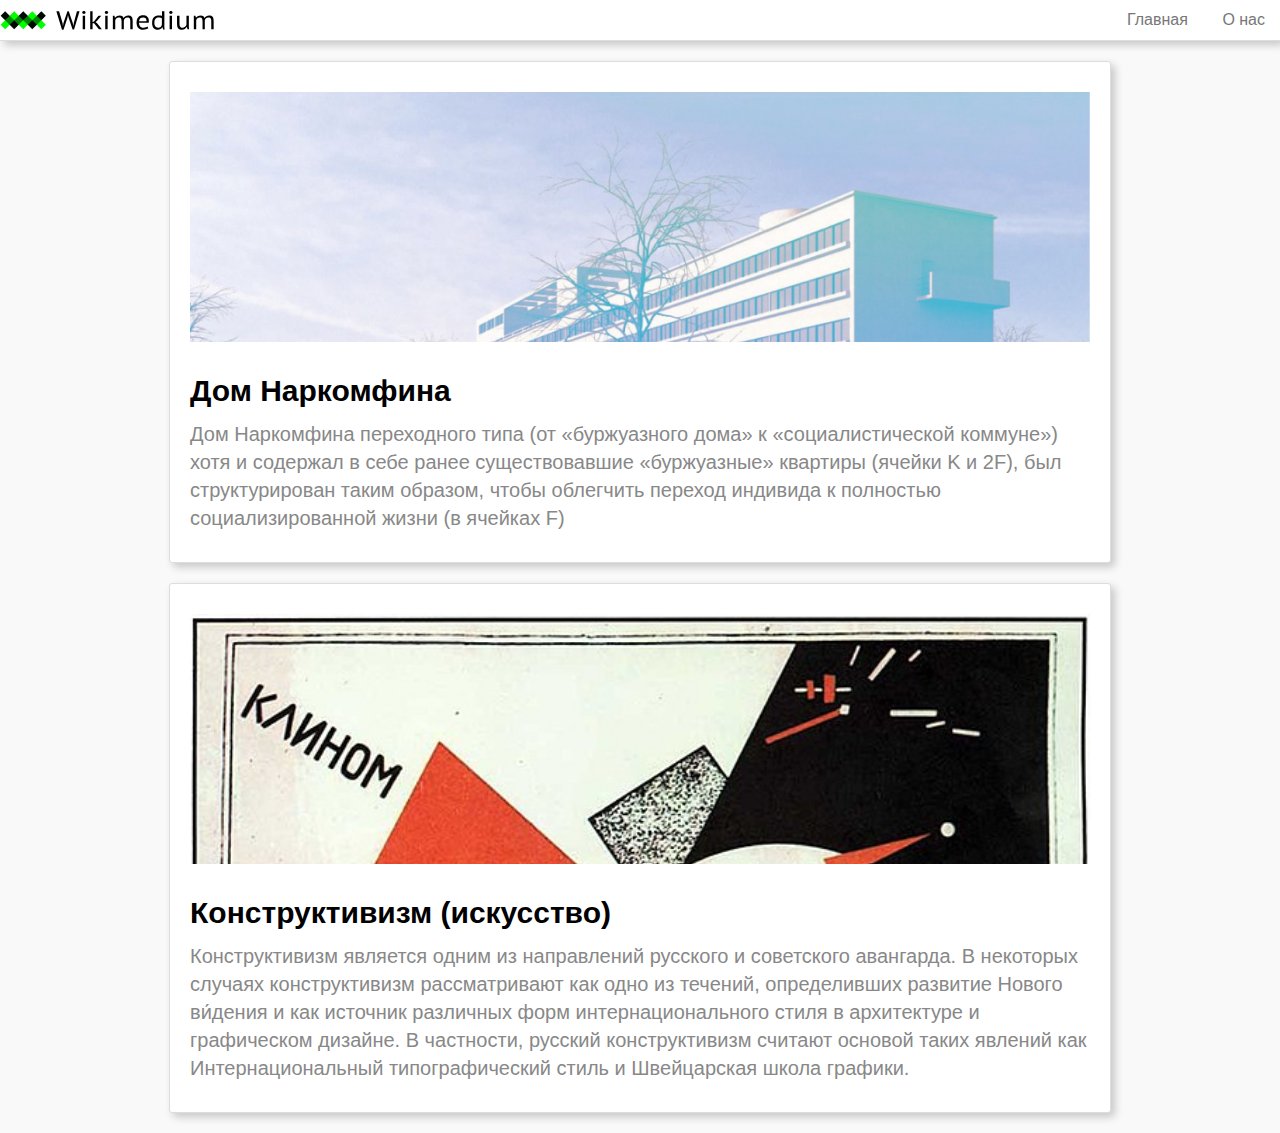
==== commit d7df2280: "Add new page and responsive" ====
--- a/index.html
+++ b/index.html
@@ -3,266 +3,51 @@
     <head>
         <meta charset="UTF-8">
         <meta name="viewport" content="width=device-width, initial-scale=1.0">
+        <meta property="og:title" content="Xikimedium"/>
+        <meta property="og:description" content="Проект разработан для изучения основ веб-верстки, яхыка гипертекстовой
+        разметки HTML и каскадных таблиц стилей css"/>
+        <meta property="og:image" content="https://raw.githubusercontent.com/achibichik/wikimedium/main/images/narkomfin.jpg"/>
+        <meta property="og:type" content="profile"/>
+        <meta property="og:url" content= "https://achibichik.github.io/wikimedium/" />
         <title>Дом наркомфина</title>
         <link rel="stylesheet" href="stylesheets/style.css">
+        <link rel="icon" type="image/x-icon" href="images/favicon.ico" />
+        <link rel="icon" type="image/png" href="images/favicon.png" />
         <script src="javascripts/jquery-3.7.1.js" charset="utf-8"></script>
+        <style>
+            body {
+                background-color: #f9f9f9;
+            }
+            @media screen and (max-width: 767px) and (max-device-width: 767px) and (orientation: portrait) {
+	           body {
+		          background-color: white;
+	             } 
+            }
+        </style>
     </head>
     <body>
+        <!-- шапка сайта -->
         <nav class="menubar">
             <img src="images/logo.svg" alt="логотип сайта викимедиум">
             <ul>
-                <li><a href="">Главная</a></li>
-                <li><a href="">О нас</a></li>
+                <li><a href="index.html">Главная</a></li>
+                <li><a href="about.html">О нас</a></li>
             </ul>
         </nav>
-        <nav class="sidebar">
-            <h4>Содержание</h4>
-            <ol>
-                <li><a href="#1_1">История создания дома Наркомфина</a></li>
-                <ol>
-                    <li><a href="#1_1_1">ОСА и Стройком</a></li>
-                    <li><a href="#1_1_2">Сотрудничество М. Я. Гинзбурга и Н. А. Милютина</a></li>
-            </ol>
-                <li><a href="#1_2">Идеология «опытного коммунального дома переходного типа»</a></li>
-                <li><a href="#1_3">Участок</a></li>
-                <li><a href="#1_4">Состав жилого комплекса</a></li>
-                <li><a href="#1_5">Архитектура</a></li>
-                <ol>
-                    <li><a href="#1_5_1">Пространственная организация комплекса</a></li>
-                    <li><a href="#1_5_2">Дом Наркомфина и 5 принципов Ле Корбюзье</a></li>
-                    <li><a href="#1_5_3">Конструкции и материалы</a></li>
-                    <li><a href="#1_5_4">Интерьеры</a></li>
-                </ol>
-                <li><a href="#1_6">Критика проекта</a></li>
-                <ol>
-                    <li><a href="#1_6_1">С технической стороны</a></li>
-                    <li><a href="#1_6_2">С бытовой стороны</a></li>
-                </ol>
-                <li><a href="#1_7">История эксплуатации и проект реставрации</a></li>
-                <ol>
-                    <li><a href="#1_7_1">Развитие городского окружения</a></li>
-                    <li><a href="#1_7_2">Перестройки</a></li>
-                    <li><a href="#1_7_3">Причины ветхости дома</a></li>
-                    <li><a href="#1_7_4">Новейшая история дома и реставрация</a></li>
-                </ol>
-                <li><a href="#1_8">Значение проекта в исторической перспективе</a></li>
-                <li><a href="#1_9">Реальная жизнь в доме Наркомфина</a></li>
-                <ol>
-                    <li><a href=#1_9_1">Известные жители</a></li>
-                </ol>
-            </ol>
-        </nav>
-        <article>
-        <h1>Дом Наркомфина</h1>
-        <p><b>Дом Наркомфи́на</b> — один из знаковых памятников архитектуры советского <a href="https://ru.wikipedia.org/wiki/%D0%90%D0%B2%D0%B0%D0%BD%D0%B3%D0%B0%D1%80%D0%B4_(%D0%B8%D1%81%D0%BA%D1%83%D1%81%D1%81%D1%82%D0%B2%D0%BE)">авангарда</a> и <a href="https://ru.wikipedia.org/wiki/%D0%9A%D0%BE%D0%BD%D1%81%D1%82%D1%80%D1%83%D0%BA%D1%82%D0%B8%D0%B2%D0%B8%D0%B7%D0%BC_(%D0%B8%D1%81%D0%BA%D1%83%D1%81%D1%81%D1%82%D0%B2%D0%BE)">конструктивизма</a>.Построен в <a href="https://ru.wikipedia.org/wiki/1928_%D0%B3%D0%BE%D0%B4">1928</a>—<a href="https://ru.wikipedia.org/wiki/1930_%D0%B3%D0%BE%D0%B4">1930 годах</a> по проекту архитекторов <a href="https://ru.wikipedia.org/wiki/%D0%93%D0%B8%D0%BD%D0%B7%D0%B1%D1%83%D1%80%D0%B3,_%D0%9C%D0%BE%D0%B8%D1%81%D0%B5%D0%B9_%D0%AF%D0%BA%D0%BE%D0%B2%D0%BB%D0%B5%D0%B2%D0%B8%D1%87">Моисея Гинзбурга</a>, <a href="https://ru.wikipedia.org/wiki/%D0%9C%D0%B8%D0%BB%D0%B8%D0%BD%D0%B8%D1%81,_%D0%98%D0%B3%D0%BD%D0%B0%D1%82%D0%B8%D0%B9_%D0%A4%D1%80%D0%B0%D0%BD%D1%86%D0%B5%D0%B2%D0%B8%D1%87">Игнатия Милиниса</a> и инженера <a href="https://ru.wikipedia.org/wiki/%D0%A1%D0%B5%D1%80%D0%B3%D0%B5%D0%B9_%D0%9B%D1%8C%D0%B2%D0%BE%D0%B2%D0%B8%D1%87_%D0%9F%D1%80%D0%BE%D1%85%D0%BE%D1%80%D0%BE%D0%B2">Сергея Прохорова</a> для работников <a href="https://ru.wikipedia.org/wiki/%D0%9D%D0%B0%D1%80%D0%BE%D0%B4%D0%BD%D1%8B%D0%B9_%D0%BA%D0%BE%D0%BC%D0%B8%D1%81%D1%81%D0%B0%D1%80%D0%B8%D0%B0%D1%82_%D1%84%D0%B8%D0%BD%D0%B0%D0%BD%D1%81%D0%BE%D0%B2_%D0%A1%D0%A1%D0%A1%D0%A0">Народного комиссариата финансов СССР</a> (Наркомфина). Автор замысла дома Наркомфина М. Я. Гинзбург определял его как «опытный дом переходного типа».  Дом находится в <a href="https://ru.wikipedia.org/wiki/%D0%9C%D0%BE%D1%81%D0%BA%D0%B2%D0%B0">Москве</a> по адресу: <a href="https://ru.wikipedia.org/wiki/%D0%9D%D0%BE%D0%B2%D0%B8%D0%BD%D1%81%D0%BA%D0%B8%D0%B9_%D0%B1%D1%83%D0%BB%D1%8C%D0%B2%D0%B0%D1%80">Новинский бульвар</a>, дом 25, корпус 1.</p>
-        <img src="images/Дом.jpeg" alt="тут была картинка">
-        <p>С начала 1990-х годов дом находился в аварийном состоянии, был трижды включён в список «100 главных зданий мира, которым грозит уничтожение»[4]. В 2017—2020 годах отреставрирован[5][6] по проекту <a href="https://ru.wikipedia.org/wiki/%D0%90%D1%80%D1%85%D0%B8%D1%82%D0%B5%D0%BA%D1%82%D1%83%D1%80%D0%BD%D0%BE%D0%B5_%D0%B1%D1%8E%D1%80%D0%BE">АБ</a> «Гинзбург Архитектс», функционирует как элитный жилой дом. Отдельно стоящий «Коммунальный блок» (историческое название) планируется как место проведения публичных мероприятий.</p>
-        <h2 id="1_1">История создания дома Наркомфина</h2>
-        <h3 id="1_1_1">ОСА и Стройком</h3>
-        <p>Из всех различных индивидуумов и групп, занимавшихся реформированием повседневной жизни и консолидации социализма в 1920-е годы, архитекторы занимали исключительное положение. Архитектурная инновация Дома Коммуны представляет наиболее полную попытку осуществления реформирования быта и консолидации советского социализма. Самой влиятельной группой архитекторов в этой области являлась ОСА (Объединение современных архитекторов, которую возглавлял М. Я. Гинзбургом). В то время как прочие реформаторы быта пытались внедрить реформистские практики в остатки существующих дореволюционных форм, группа ОСА (образована в 1925 году М. Я. Гинзбургом и братьями Весниными), более известная как конструктивисты, пыталась решить проблему «нового быта» напрямую созданием принципиально новой архитектуры и материальной культуры, основанных на коммунистических отношениях производства и потребления[7].</p>
-        <p>Дом Наркомфина, или 2-й дом Совнаркома (СНК) РСФСР, стал одним из экспериментальных домов, построенных по результатам теоретических исследований Секции типизации Стройкома РСФСР, созданной по инициативе М. Я. Гинзбурга и работавшей под его руководством в 1928—1929 годы (в работе также участвовали входившие в объединение ОСА: М. О. Барщ, В. Н. Владимиров, А. Л. Пастернак, Г. Р. Сум-Шик). Задачей Стройкома являлось разработка и проектирование новых форм жилья для нового советского общества. Как сказано в монографии Йоганнеса Крамера[de] «Das Narkomfin Kommunehaus In Moskau 1928—2012»,«аналогичные устремления существовали в то же время и в Германии, где этими вопросами занимался Исследовательский институт экономической эффективности в строительстве и жилищном хозяйстве (RfG[de]), хотя полученные им результаты были менее радикальными и менее призрачными»[8].</p>
-        <p>Учреждению секции предшествовала работа в 1928 году комиссии Стройкома по отбору типовых проектов жилья для строительства. Комиссия пришла к выводу, что большинство известных на тот момент проектов не может быть использовано как типовые, поэтому для разработки типовых проектов была создана Секция типизации[9]. Подготовкой для работы над новым форматом жилья также стала работа над домом Госстраха на Малой Бронной (1926—1927, М. Я. Гинзбург и В. Н. Владимиров) и конкурс на «эскизный проект жилого дома трудящихся», проведённый журналом «Современная архитектура» (Гинзбург подал на конкурс проект «Коммунального дома А-1»). Выставка проектов конкурса состоялась в июне 1927 года[10].</p>
-        <p>Результаты исследования секции М. Я. Гинзбург доложил на пленуме Стройкома РСФСР, где было принято постановление, рекомендовавшее несколько разработанных жилых ячеек к массовому строительству, а остальные — к опытно-показательному, начиная с 1928 года. Согласно этому постановлению было построено шесть «экспериментальных коммунальных домов переходного типа» в Москве, Свердловске и Саратове. Все они служили для проверки результатов теоретических исследований Секции типизации и были созданы в рамках финансировавшейся государством программы экспериментального строительства 1929 года. Как пишет профессор МАрхИ Елена Овсянникова: «Тем не менее, нашёлся реальный заказчик на проведение в жизнь эксперимента Стройкома. Им стал Н. А. Милютин, тогда нарком финансов РСФСР». Проект дома Наркомфина создан в 1928—1929 годы, строительство велось в 1929—1930 годы.</p>
-        <p>С. О. Хан-Магомедов называет дом Наркомата финансов самым интересным из этих шести экспериментальных домов[2].</p>
-        <h3 id="1_1_2">Сотрудничество М. Я. Гинзбурга и Н. А. Милютина</h3>
-        <p>Заказчиком жилого комплекса выступал нарком финансов РСФСР (1924—1929) Н. А. Милютин, известный как автор схем социалистического расселения и градостроительных концепций соцгорода[11], он же определил функциональные характеристики будущего здания[12]. Сотрудничество наркома Н. А. Милютина и архитектора М. Я. Гинзбурга началось несколько раньше, на строительстве дома Госстраха (1926—1927), — Милютин был инициатором строительства двух домов Госстраха в Москве. Идеи Н. А. Милютина об устройстве жилища воплотились при создании дома Наркомфина (Дома-парохода, или 2-го дома СНК).</p>
-        <p>По теории Милютина[13],«значительное повышение жизненного уровня рабочих и развитие обобществлённых форм обслуживания бытовых нужд трудящихся (общественное питание, ясли, детские сады, клубы и т. п.) постепенно уничтожают значение семьи как хозяйственного соединения. Этот процесс неизбежно приведёт, в конечном счёте, к полной переделке семейных форм общежития. <…> Задача раскрепощения женщины от мелкого домашнего хозяйства и вовлечение её в производство заставляет нас ставить вопрос о всемерном содействии этому процессу»[14].</p>
-        <p>Цель реконструкции быта («новый быт») — ликвидация домашнего хозяйства и семейного уклада жизни, — возможность использовать женщин в качестве рабочей силы на производстве. Эта мысль в «Соцгороде» Милютина выражена вполне отчётливо. Идея «раскрепощения женщины» путём отлучения её от домашнего хозяйства и вовлечения в производственную деятельность («приобщения её к общественно-производственному труду») не была изобретением Милютина. Это была правительственная установка, выраженная в Постановлении ЦК ВКП (б) от 15 апреля 1929 года:</p>
-        <p><blockquote >«Усиление влияния промышленных работниц на широкие массы трудящихся женщин, рост активности работниц, поднятие их классового самосознания и культурного уровня требуют дальнейшего увеличения женского труда на производстве. Принятый пятилетний план народного хозяйства обеспечивает огромный рост промышленности на базе реконструкции и социалистической рационализации, которая в отличие от капиталистической рационализации, основанной на эксплуатации рабочей силы, даёт возможность без ущерба для функций материнства расширять применение женского труда в производстве, в том числе и в тяжёлой индустрии. В связи с эти ЦК считает необходимым, чтобы соответствующие советские организации (Госплан, НКТ, ВСНХ и профсоюзы) обеспечили проведение в жизнь предусмотренное в пятилетнем плане вовлечение во все отрасли промышленности женской рабочей силы, приспособив к этому и план её подготовки, обеспечивая неуклонный рост количества женщин во всех звеньях по подготовке квалифицированной рабочей силы, ФЗУ, вечерние курсы, втузы»[15]</blockquote></p>
-        <p>Задача реализации этих принципов и была поставлена перед авторами проекта. Согласно Е. Милютиной, это был дом «нового быта»[16].</p>
-        <p>Сметная стоимость строительства составила 10 млн рублей[17]. Строительство жилого корпуса осуществлялось под наблюдением комиссии, возглавлявшейся Н. А. Милютиным. Коммунальный корпус и корпус прачечной строились без утверждённых чертежей[18].</p>
-        <h2 id="1_2">Идеология «опытного коммунального дома переходного типа»</h2>
-        <p>Идеи, связанные с планировочной и объёмной структурой, так же, как и с функциональным наполнением дома, изложены в публикациях журнала «Современная архитектура», докладе М. Я. Гинзбурга на пленуме Стройкома[2], а также в его книге «Жилище»[19].</p>
-        <p>Секция типизации Стройкома РСФСР ставила перед собой задачи разработки экономичного решения проблемы жилья без потери его качества и даже с повышением комфорта, в частности, благодаря естественному освещению не только жилых, но и подсобных зон, в т. ч. коридоров[20].</p>
-        <p>Дом Наркомфина переходного типа (от «буржуазного дома» к «социалистической коммуне») хотя и содержал в себе ранее существовавшие «буржуазные» квартиры (ячейки K и 2F), был структурирован таким образом, чтобы облегчить переход индивида к полностью социализированной жизни (в ячейках F)[21].</p>
-        <p>Гинзбург критически оценивал так называемое моссоветовское строительство («массовое жилищное строительство Москвы первых лет после революции»), считал «экономический эффект» доходного дома более высоким. Поэтому работа Секции началась с анализа типологии «дореволюционного «доходного дома» и её оптимизации. Авторы сохраняли объём и высоту жилых помещений, урезая как площадь, так и высоту подсобных. Были удалены вторые лестницы и комнаты домработниц, уменьшены передние, ванные, спальни и кухни, причём последние — как по площади, так и в высоту. «Уплотнение» подсобных зон компенсировалось большей высотой хорошо освещённых гостиных. Рассчитывались пропорции квартир, оптимальные траектории движения человека внутри и схемы эффективной расстановки мебели. Приведённые в книге расчёты эффективности использования жилого пространства построены на рассмотрении отношения кубатуры к жилой площади квартир и параметра k (k=W/P, соотношение общей кубатуры здания к полезной площади жилых ячеек).</p>
-        <p>Секция Стройкома разработала несколько типов квартир-ячеек разного размера, названных буквами от A до F, причём в маленьких ячейках F размещалась душевая кабина, в больших ячейках А — ванна. Также был разработан «кухонный элемент» сокращённой площади, закрывающийся складной дверью-ширмой[22]. Кухонные элементы были реализованы в доме на Гоголевском бульваре[23]. Почти все созданные тематические жилые дома так называемого «переходного типа» предусматривали наличие завершённых индивидуальных квартир-ячеек и коммунальных зон для постепенного перехода к новому коллективному образу жизни.</p>
-        <p>Одной из ключевых позиций М. Я. Гинзбурга было создание изолированных квартир для отдельных семей: «Архитекторы Секции типизации пришли к выводу, что в условиях тех лет решение жилищной проблемы неотделимо от разработки типовых проектов экономичной малометражной (в первую очередь однокомнатной) квартиры для отдельных семей[24]. Гинзбург рассматривал жилую ячейку будущего как предельно ужатую и экономную, но традиционную по структуре квартиру на одну семью. Пусть даже однокомнатную, но с индивидуальными кухней и ванной. В этом Гинзбург и его сотрудники-единомышленники были согласны с европейскими архитекторами, решавшими те же задачи, — Ле Корбюзье, Эрнстом Маем, Бруно Таутом, Ханнесом Майером[25].</p>
-        <p>В работе Секции Стройкома, как и в выступлениях М. Я. Гинзбурга, отразилась борьба идеи экономичного, но комфортного дома с отдельными квартирами и общественным сервисом — с развивавшейся параллельно в тот же период идеей дома-коммуны (того же Стройкома) с полным обобществлением быта. М. Я. Гинзбург противопоставлял свой «коммунальный дом переходного типа» практике домов-коммун и жёстко критиковал последнюю[26]. По словам М. Я. Гинзбурга, «коммунальный дом» должен «способствовать быстрейшему безболезненному переходу к более высоким формам хозяйства». Именно для этого был запланирован развитый коммунальный блок с функциями общественного питания, стирки, уборки и присмотра за детьми — так же, как и минимальный размер кухонь в квартирах[26]. Между тем М. Я. Гинзбург подчёркивает:</p>
-        <p><blockquote>«мы сочли совершенно необходимым создание ряда моментов, стимулирующих переход на более высокую форму социально-бытового уклада, но не декретирующих этот переход»</blockquote></p>
-        <p>Таким образом, называть «коммунальный дом» Наркомфина «домом-коммуной» принципиально неверно, так как дом Наркомфина был примером реализации идей противников идеологии дома-коммуны и принудительного обобществления быта.</p>
-        <p>Идеологическое объяснение неизбежности массового коммунального жилья было уже давно придумано в виде идеи «обобществления быта» и принципиального отказа от индивидуальной квартиры как символа мещанского, буржуазного и индивидуалистического хозяйства. Новым стало то, что именно во второй половине 1929 года отказ от семейной квартиры был декларирован на относительно высоком административном уровне (Совнарком РСФСР) и жильё с «обобществлённым бытом» начало в идеологическом смысле официально приобретать характер единственно возможного[28]. Речь теперь могла идти не о коммунальных квартирах с кухнями на несколько семей, а только об общежитиях с общими кухнями и ванными[~ 1].</p>
-        <p>Однако существование концепции коммунального дома архитекторов ОСА в контексте идеологии советского государства, в конце 1920-х — начале 1930-х всё более трансформирующейся под влиянием повестки сталинской индустриализации и риска репрессий, потребовало от архитекторов максимума гибкости в озвучивании и продвижении своих идей, что приводит к ряду противоречий в выступлениях разного времени. В частности, уже в 1929 году М. Я. Гинзбург говорит о необходимости «100-процентного обобществления производственных процессов жилья» и называет исполненную в доме НКФ задачу расселения 50 семейств, «всё ещё семейств», — «узкой»[~ 2].</p>
-        <p>Основной акцент архитекторы сделали на встроенную мебель и компактные сантехнические ячейки. Именно отсюда берёт начало практика совмещения ванной комнаты с туалетом, реализованная во всех семейных квартирах дома Наркомфина и знакомая нескольким поколениям советских людей. <i>«Они пытались сократить лишние движения обитателей квартир, а также считали необходимым предложить им питаться в общественных столовых, мыться в общественных банях, сдавать бельё в механические прачечные, читать и отдыхать в библиотеках и клубах»[31].</i></p>
-        <p>Рассматривая дом Наркомфина как опытный, М. Я. Гинзбург не считал его типовым и настаивал на том, что создание типовых проектов жилых домов — путь неправильный, ведущий к «однообразию жилой застройки». Гинзбург считал важной «максимальную гибкость» стандартов и разработку таких стандартных элементов, «которые можно было бы всячески комбинировать <…> варьировать типы жилья, используя одни и те же стандартные элементы»[32][33][уточнить].</p>
-        <h2 id="1_3">Участок</h2>
-        <p>Под строительство дома для работников Наркомата финансов в апреле 1929 года была отведена территория огородов, ранее принадлежавших двум усадьбам, жилые дома которых были выстроены в XIX веке по красной линии Новинского бульвара; в одном из этих домов в 1910—1922 годы жил Ф. И. Шаляпин и сейчас располагается его дом-музей. Территория полого спускается к Пресненскому пруду, который к 1925 году был осушен и засыпан, а питавшая его река Пресня забрана на этом отрезке в трубу[11].</p>
-        <h2 id="1_4">Состав жилого комплекса</h2>
-        <p>В проектной документации дом именовался 2-м домом СНК. Согласно проекту, комплекс должен был состоять из четырёх корпусов:</p>
-        <ol>
-            <li>жилого, на 50 семей и приблизительно 200 человек (построен);</li>
-            <li>коммунального с кухней, двумя столовыми — крытой внутри и летней на крыше, а также спортзалом и библиотекой (построен, кухня работала в 1930-е годы, продавая еду на вынос; столовая не заработала);</li>
-            <li>отдельное круглое в плане здание детского сада с яслями планировалось в центральной части парка (не реализовано; к 1934 году детский сад разместился в коммунальном корпусе; в книге «Жилище» Гинзбург писал: «вся свободная площадь коммунального корпуса занята детским садом»[34]; просуществовал до 1941 года);</li>
-            <li>«служебный двор», включающий механическую прачечную, сушилку и гараж, был обращён к Новинскому бульвару (реализован; прачечная функционировала, она обслуживала жильцов в 1930-е годы).</li>
-        </ol>
-        <h2 id="1_5">Архитектура</h2>
-        <h3 id="1_5_1">Пространственная организация комплекса</h3>
-        <p>Основной (жилой) корпус вытянут с севера на юг с небольшим отклонением от меридиональной оси, в глубине участка, в 165 м от Новинского бульвара (Садового кольца). Коммунальный (общественный) корпус расположен под углом 90° к жилому корпусу в его южной части и соединён с ним крытым навесным переходом в уровне второго этажа. Объём прачечной находится в северо-восточной части территории, ближе к Новинскому бульвару и композиционно связывает ансамбль с городом. Согласно первоначальному плану парка, прачечную и коммунальный корпус объединяла диагональная дорожка. Пройдя под жилым корпусом, можно было попасть на видовую площадку[18].</p>
-        <h3 id="1_5_2">Дом Наркомфина и 5 принципов Ле Корбюзье</h3>
-        <p>С. О. Хан-Магомедов отмечает созвучие дома Наркомфина 5 принципам Ле Корбюзье в целом: «здесь есть и столбы, и плоская крыша, и горизонтальные окна, и т. д.» и подчёркивает, что пять принципов были опубликованы в № 1 журнала «Современная архитектура» за 1928 год и взяты «на вооружение сторонниками конструктивизма, в том числе руководителями ОСА»[35], ср.: «Дом Наркомфина стал одной из первых реализаций всех пяти принципов современной архитектуры, выдвинутых европейским мастером»[36]. Общение М. Я. Гинзбурга, ОСА и редакции СА с Ле Корбюзье во второй половине 1920-х годов было достаточно интенсивным[37].</p>
-        <h4>Парк и открытый первый этаж</h4>
-        <p>Важной частью ансамбля М. Я. Гинзбург считал парк, спроектированный на прямоугольном участке между объёмом прачечной и жилого корпуса («Весь дом расположен в парке»[38]). Открытый первый этаж, приподнятый на 2,5 м от земли на круглых опорах, М. Я. Гинзбург объяснял, в числе прочего, стремлением «не разрезать домом территории парка»[38].</p>
-        <p>Помимо парка, М. Я. Гинзбург объясняет открытый первый этаж экономичностью, возможностью преодолеть таким образом неровность участка, а также наименьшей пригодностью первого этажа для жизни и «возможностью оторвать здание от земли, … поднести восприятию человека пространственно чистым и ясным»[38].</p>
-        <h4>Внутренняя структура</h4>
-        <p>Жилой корпус — шестиэтажное здание длиной 82,5 м и высотой 17 м, Вдоль восточного фасада сгруппированы спальни и коридоры, вдоль западного гостиные, соответственно спальни получают утреннее солнце, гостиные — вечернее. Ближе к торцам расположены две лестничные клетки, связанные между собой и с квартирами двумя широкими коридорами (4 м в ширину и 2,3 м в высоту) на втором и пятом этажах. Коридоры М. Я. Гинзбург называет горизонтальными артериями и противопоставляет их вертикальным лестницам: коридоры должны были упростить жителям квартир связь с помещениями коммунальных сервисов, а тот факт, что коридоров в доме всего два, позволил сэкономить на нежилых пространствах в противовес жилым. С другой стороны, архитектор трактовал коридоры как общественные пространства («место общественного пребывания»)[27].</p>
-        <p>Жилой корпус разделён по горизонтали на две части: в нижней половине было предусмотрено размещение семей, которые полностью сохранили свою старую хозяйственно-бытовую структуру, в верхней запланированы квартиры для малосемейных: одного человека или супружескую пару без детей. Соответственно, предполагалось, что нижняя половина корпуса будет постепенно удаляться от индивидуального хозяйства; поэтому в квартирах типа K есть крошечные (4 м²) кухни, которые при необходимости позволяют индивидуально готовить пищу, но которые в своём воплощении уже являются вариантом замены, компромиссного решения.</p>
-        <p>Верхняя половина с ячейками F имеет подведённый к жилому помещению газ на случай, если здесь также потребуется подключить небольшой кухонный элемент. Кроме того, в конце коридора, соединяющего квартиры этого типа, есть эрзац-кухня, организованная уже в годы войны, где, хотя и в общей зоне, каждая семья может самостоятельно готовить или разогревать еду[39]. Для обеспечения быстрого и безболезненного перехода к более высоким социальным формам домашнего хозяйства, обитателям предлагалось не обязательное, но возможное питание в столовой, стирка белья в прачечной, досуг в библиотеке и воспитание детей в детском саду[39].</p>
-        <h4>Типы ячеек-квартир и их распределение</h4>
-        <p>В доме Наркомфина по трактовке М. Я. Гинзбурга использованы три типа квартир-«ячеек», основанных на разработках Секции типизации Стройкома РСФСР. На втором и третьем этажах расположены 9 двухъярусных квартир <b>типа К</b> площадью 78 м², предназначенные для больших семей. Войти в квартиры типа К можно из коридора в уровне 2 этажа. Коридор соединяет две лестничные клетки и продолжается в том же уровне переходом в коммунальный корпус. С востока к коридору 2 этажа примыкает открытая терраса той же ширины. В <b>ячейках K</b> площадь гостиной, или «жилой комнаты» — 25 м², её высота 5 м. В части, разделённой на два яруса высотой по 2,3 м, внизу расположены: соединённая с коридором терраса, передняя и кухня площадью 4,3 м², вверху две спальни 19,88 и 12,1 м² с ванной и туалетом (совмещёнными). Жилая площадь ячеек K 57—60 м², общая площадь 82—83 м², (площадь квартиры № 11 составляет 100 м²). С момента заселения дома этот тип квартир предназначался для наиболее элитных семей по причине их вместительности, удобства и большей «жилплощади»[40].</p>
-        <p>Три этажа с 4 по 6 заняли 24 ячейки <b>типа F</b> площадью 35—36 м², рассчитанные на одного человека или на семейную пару без детей. По замыслу архитекторов ячейки F обеспечивают лишь самые основные функции повседневной социализированной жизни: сон в спальных нишах, личная гигиена в душевой кабине и приватные занятия в просторной, высотой 5 м, гостиной. Приготовление и приём пищи, уход за детьми, отдых и развлечения, ранее осуществлявшиеся в дореволюционных формах жилища, были вынесены в коммунальные пространства комплекса. Ячейка F состоит из гостиной высотой 3,6 м, прихожей и санузла при входе и спальной ниши со встроенным шкафом, душевой кабиной и раковиной; высота всех помещений, кроме гостиной, 2,3 м. Ячейки выстроены в два яруса: на западный фасад выходят окна гостиных, на восточный фасад между двумя лентами окон спален в уровне пятого этажа выходит галерея, соединяющая входы всех ячеек типа F, расположенных между лестничными клетками. При выбранной планировке гостиная и спальная ниша открыты друг другу, визуально и пространственно, чем обеспечивалось двухстороннее освещение и проветривание. Единственными закрытыми пространствами квартиры являлись душевая кабина с умывальником и туалет. При необходимости визуальное и физическое разделение спальной ниши и гостиной достигалось карнизом с занавеской, как и предусматривалось одним из вариантов ячейки <b>типа F</b> В малометражных квартирах F нет кухонь. Отсутствие кухонь, по В. Бачли, служит предельным выражением социализированной жизни и нового быта[41]. Жилая комната оборудована небольшим «кухонным элементом» для подогрева пищи (фактически газовая плита, установленная в жилой комнате).</p>
-        <p>В торцах дома расположены <b>ячейки 2F</b> сдвоенные ячейки типа F с ванной вместо душевой кабины и квартиры большего размера, а в южном торце, две <b>увеличенные ячейки K</b> площадью более 100 м², отмеченные на фасаде полукруглыми балконами. Ячейки 2F в целом дублируют структуру ячеек F. В них две гостиных высотой 3,6 м, а также столовая, передняя, ванная, туалет и кухня высотой 2,3 м. М. Я. Гинзбург называет ячейки 2F «в социально-бытовом отношении <…> обычными квартирами с более рациональным распределением высот, а потому и с более интересным пространственным решением», однако ничего не говорит ни о количестве ячеек 2F в доме, их площади, и количестве комнат в них. Виктор Бачли приводит следующие данные[42]. Вдоль каждой лестничной клетки расположены ячейки 2F двух типов: двухуровневые (три квартиры на 6-м этаже), остальные одноуровневые (три квартиры на 4-м этаже). Все комнаты ячеек, по аналогии с дореволюционными квартирами визуально и физически отделены друг от друга стенами и дверными проёмами. Вдоль южной лестничной клетки находятся две <i>«сочленённые ячейки К» (англ. articulated K-units —</i> определение Бачли). Этот тип квартир никогда не упоминался ни в рекомендациях Стройкома РСФСР, ни в работах Гинзбурга, его учеников и комментаторов. Отличается от ячеек К существенно большей площадью, наличием дополнительного туалета и столовой на нижнем уровне, а также большими полукруглыми балконами. Общая площадь торцевых <b>ячеек 2F</b> составляла от 77 (кв. № 14) до 114 м² (кв. № 18, пять комнат[43]).</p>
-        <p>В южной  части дома на уровне плоской кровли, в седьмом ярусе, располагались комнаты типа общежития, где были реализованы опубликованные Николаем Милютиным в «Соцгороде» жилые ячейки на одного человека. Часть из них — на одного человека, часть — на двух, площадью соответственно 9 и 15 м², высотой 2,6 м, объединённые общим санузлом и душем между каждыми двумя комнатами[44]. Во второй половине 1930-х годов это были уже вполне обособленные квартиры №№ 50 и 51 Наркома земледелия РСФСР Лисицина Н. В. и Управделами СНК Герасимова И. С.</p>
-        <p>В доме НКФ планировалось не только опробовать новые методы строительства и изучить их эффективность — «в доме Наркомфина сами люди должны были стать частью архитектурных экспериментов. Только так можно понять на самом деле бессмысленное с экономической и организационной точек зрения многообразие различных типов квартир с многочисленными вариантами их исполнения»[8].</p>
-        <p>По данным Архнадзора, Гинзбург никогда не публиковал осуществлённый вариант планов дома и не упоминал о наличии в нём квартиры Милютина[45]. Поэтому ни в одном из источников времён СССР, как и в российских источниках двух последующих десятилетий не найти достоверных данных о количествах квартир-ячеек F, K и 2F в доме НКФ. Нет таких данных и в монографии Овсянниковой Е. Б. и Милютиной Е. Н. «Жилой комплекс „Дом Наркомфина“, Москва, Новинский бульвар, 25», 2015. Впервые данные по количественному составу разнотипных квартир приведены в монографии Виктора Бачли 1999 года[46].</p>
-        <p>Обследование дома Наркомфина, проведённое в 1994 году профессором МАрхИ Еленой Овсянниковой и швейцарскими студентами из Женевы, которыми руководил Жан-Клод Люди (фр. Jean-Claude Ludi[~ 3]), показало, что его внутренняя структура оказалась ещё сложнее, чем было заявлено в проекте. Нестандартные квартиры, как оказалось, были на каждом этаже, хотя большинство их — типовые. Общее число вариантов жилых ячеек могло доходить до одиннадцати (включая помещение для консьержа, «студию» на верхнем этаже, общежитие на кровле, пентхаус самого Милютина и обозначенные квартирами комнаты для прислуги площадью 10—11 м² в торцах жилого корпуса на 4 и 6 этажах, радом с большими квартирами начальства — №№ 13, 16, 45 и 47). В конце коридора пятого этажа (на месте кв. 43) находилась общая кухня, организованная уже в 1940-е годы, а из самого коридора был доступ в чуланы для хранения вещей, не всегда помещавшихся в ячейки «F».</p>
-        <p>В обстоятельной монографии Йоганнеса Крамера[de] (профессор ТУ Берлин; 2013), содержащей наиболее полные результаты исследований внутренней структуры и компоновочных решений дома Наркомфина отмечено: «Неоднократно упомянутая противоречивость проекта заключается в том, что Гинзбург и Милинис очевидно не могли или не хотели выбрать единую последовательную концепцию организации жилого пространства. Напротив различные типы квартир не только скомпонованы и оборудованы совершенно различно, но и спроектированы для совершенно различных групп пользователей так, что в целом возникла своего рода энциклопедия нового жилья с четырьмя принципиально различными типами квартир, каждая из которых, в свою очередь, имеет собственные варианты исполнения»[47].</p>
-        <h4>Архитектура коммунального корпуса</h4>
-        <p>«Обобществлённый», или коммунальный, корпус состоит из объёма лестницы — лаконичного белого параллелепипеда, в западной части, и расположенного за ним основного функционального объёма. В уровне второго этажа к лестнице примыкает навесной переход к жилому корпусу; лестничный объём в своей верхней части выше основного, поскольку кровля решена как эксплуатируемая и лестница обеспечивает выход на неё. Лестница освещена вертикальным окном в её южной стене. Внутреннее пространство основного объёма разделено по высоте на 2 яруса высотой 4,9 и 5,1 м, северный фасад на всю высоту закрыт сплошным витражом, причём контур остекления вынесен вперёд и межярусное перекрытие к стеклу не примыкает. Южная часть коммунального корпуса, приблизительно на треть его глубины разделена на 4 яруса, причём 2 и 4 этажи выходят в примыкающие к ним двухсветные пространства северной части как балконы.</p>
-        <h4>Фасады</h4>
-        <p>Лаконичные фасады сочетают белый цвет стен, большие плоскости остекления и открытые в некоторых частях для обозрения круглые колонны чёрного цвета. Фасады отражают внутреннюю структуру дома. На восточном фасаде окна спален, коридора 5 этажа и углубление террасы 2 этажа складываются в горизонтальные ленты. В основании каждой ленты остекления расположены вынесенные вперёд протяжённые «полочки» подставок для цветов с тонкими прорезями водостоков.</p>
-        <p>На западном фасаде окна гостиных ячеек F складываются в верхней части в две крупные ленты. Несколько более сложную геометрию нижней части определяет структура ячеек K, чередующих большие окна гостиных и окна кухонь меньшего размера. Обе лестничные клетки выходили на западный фасад вертикальными окнами. Северный торцевой фасад лишён окон и оживлён лишь выступом балкона, хорошо освещённый южный решён пластичнее — три выступа полукруглых балконов размещены в уровне третьего, пятого и шестого этажей.</p>
-        <h3 id="1_5_3">Конструкции и материалы</h3>
-        <p>Строительство Дома Наркомфина стало площадкой для опытов с передовыми строительными технологиями своего времени, многие из которых уже были известны на Западе, но были адаптированы к реалиям Советской России, прежде всего, в результате экспериментов компании Технобетон, основанной в 1925 году и возглавлявшейся С. Л. Прохоровым, который обладал опытом работы как в России, так и в Германии[6].</p>
-        <p>По словам И. А. Казуся, «Кроме «Техбетона», в стране тогда не было другого коллектива, готового к реализации замысла Гинзбурга»[48].</p>
-        <p>Конструктивная схема дома включает несущий монолитный железобетонный каркас, самонесущие наружные и внутренние стены из бетонитовых камней и перекрытия из монолитного железобетона с заполнением из пустотелых бетонитовых камней. Жилой корпус на три блока двумя деформационными швами. Монолитные ленточные фундаменты имеют различную глубину заложения в зависимости от состояния грунтов на конкретных участках[6].</p>
-        <p><b>Железобетонный каркас</b></p>
-        <p>Несущая конструкция всех корпусов — железобетонный каркас.</p>
-        <blockquote>«Статическую нагрузку несут круглые железобетонные столбы с арматурой Консидера. В поперечном направлении расстояние между осями 3,50 и 4,50 м. В продольном направлении — 3,75 м. Столбы в продольном и поперечном направлении связаны железобетонными прогонами. В поперечном направлении имеются консоли по обе стороны, дающие общую глубину корпуса 10,15 м. Таким образом почти все столбы оказываются внутри архитектурного пространства, и наружные стены по каждому этажу передают нагрузку столбам через консоли. Толщина столбов 35 см. Наружные стены выполнены из пустотелых шлакобетонных камней типа „Крестьянин“ в полтора камня с засыпкой между камнями 6 см шлака. Общая толщина наружных стен 36 см»</blockquote></p>
-        <p>Как следует из иллюстраций, приведённых в книге Е. Овсянниковой и Е. Милютиной «Жилой комплекс «Дом Наркомфина», выполненных в 2007 году, когда штукатурка стен повсеместно обвалилась, материалом стен главного фасада являлись шлаковые блоки, а торцевые поверхности дома выполнены из обожжённого кирпича.</p>
-        <h4>Блоки Прохорова</h4>
-        <p>Важным нововведением С. Л. Прохорова стало использование блоков «холодного» бетонитового камня с двумя крупными отверстиями: для междуэтажных перекрытий и внутри вертикальных стен между квартирами и в ограждении лестничных клеток. Пустоты блоков использовали для прокладки канализационных, водосточных и вентиляционных каналов, размещённых внутри здания.</p>
-        <p>«Холодные» блоки с двумя отверстиями М. Я. Гинзбург называет «обычными для немецкого бетонного строительства» (действительно, они известны, в частности, в практике Баухауса). С. Л. Прохоров организовал производство похожих блоков с крупными отверстиями прямо на стройплощадке дома Наркомфина с использованием станков для производства блоков «Крестьянин», куда подкладывались деревянные вкладыши для изготовления отверстий[49]. Впоследствии они получили название «блоков Прохорова».</p>
-        <p>В составе межэтажных перекрытий бетонитовые блоки чередовались с балками из армированного бетона. Ширина основных армированных балок, соединяющих колонны, — 40 см, между ними на расстоянии 50—60 см отливались дополнительные балки шириной 10—15 см; между ними с помощью досок специальной опалубки (без гвоздей) укладывали бетонитовые блоки с отверстиями внутри. Перекрытие получалось прочным и лёгким. Такая технология позволяла экономить до 20 процентов бетона по сравнению с монолитной железобетонной плитой[6].</p>
-        <h4>Инженерные коммуникации</h4>
-        <p>Блоки Прохорова позволили спрятать каналы канализации и водоснабжения и вентиляции в стены и перекрытия, освободив пространство квартир (поверху была проложена только электропроводка). Часть чугунных канализационных труб была проложена в составе перекрытий, в местах стыковки больших и малых квартир-«ячеек» для прокладки канализации использовались сдвоенные балки. Поскольку трубы заливали бетоном вместе с блоками и с арматурой, это повлекло отложенные проблемы с доступом к ним для ремонта во время эксплуатации, который по этой причине не осуществлялся, протечкам и последующей необходимости в разборке и замене части стен во время реставрации[6].</p>
-        <h4>Внешние стены</h4>
-        <p>Каркас колонн позволил снять конструктивную нагрузку с внешних стен, сделав их самонесущими, и позволил использовать ленточные окна, отказавшись от вертикальных простенков. Внешние стены дома сложены из бетонных «камней» типа «Крестьянин», со щелевидными пустотами внутри. Данный материал напоминает поризованные керамические блоки-«камни», широко используемые в современном строительстве. Блоки «Крестьянин», использованные в доме Наркомфина, находят аналогии в современной строительной продукции, по размерам и другим параметрам. В составе внешних стен блоки укладывали вперевязку в три слоя: целый блок, теплоизоляционный слой шлака и полблока. Стена получалась тонкой, 36 см, лёгкой и тёплой. С. Л. Прохоров подчёркивал, что такая конструкция стены позволяет экономить до 25 % бетона, а её теплоизоляционный эффект лучше, чем у кирпичной стены в 2,5 кирпича[50].</p>
-        <h4>Другие экспериментальные материалы</h4>
-        <p>Камышит и соломит, материалы, нередко упоминаемые в связи с Домом Наркомфина и строительством периода авангарда в целом, представляют собой теплоизоляционные материалы — аналог современной минеральной ваты органического происхождения, — из сухой травы или соломы. В доме Наркомфина камышит и соломит были использованы в небольшом количестве, преимущественно для теплоизоляции мест, в которых балки основного каркаса выходят на внешний контур, ради того, чтобы избежать возникновения «мостиков холода».</p>
-        <p>Фибролит — прессованные плиты из деревянной стружки и опилок, можно считать предтечей современного ДСП[уточнить] или ДВП. В доме Наркомфина фибролит использовался только для межкомнатных перегородок. Этот материал не выдержал испытания временем, плиты деформировались и утратили несущую способность.</p>
-        <p>Ксилолит — покрытие пола из опилок, связанных магнезитом, по эксплуатационным качествам аналогичен цементному наливному полу, но теплее и мягче. В доме Наркомфина толщина напольного покрытия из ксилолита — 2 см, его укладывали в 2 слоя. Покрытие сохранилось и законсервировано в Коммунальном корпусе и на ступеньках лестниц. Ксилолит по-прежнему применяется в интерьерах промышленных помещений.</p>
-        <p>Плоская гольццементная кровля дома утеплена шлаком и снабжена водостоками, проведёнными в теле внешних стен дома, в частности, на южном торце. Мощение кровли было выполнено бетонными плитками с заполнением из гальки. Примерно 30—35 % плиток сохранилось и законсервировано по время реставрации 2017—2020 годов[6].</p>
-        <p>Технологические решения кровли с теплоизоляцией «торфоплитами» из прессованного торфа и гидроизоляцией битумом следовали схеме, разработанной ведущим германским специалистом по плоским крышам Эрнстом Маем.</p>
-        <h4>Цветочницы</h4>
-        <p>На восточном фасаде авторы предусмотрели цветочницы, установленные снаружи на консолях, арматура которых была закреплена при строительстве в теле внешних стен вплоть до их внутренней стороны. Согласно замыслу, землю насыпали прямо в цветочницы, а вода полива отводилась через щели на их внешней стороне. Пунктир щелей хорошо виден на старых фотографиях и прочитывается как часть архитектурного решения «ленточного» фасада.</p>
-        <h3 id="1_5_4">Интерьеры</h3>
-        <h4>Освещение</h4>
-        <p>Архитекторы дома Наркомфина уделяли большое внимание освещённости внутренних пространств. «Лучшей системой», зрительно расширяющей пространство, М. Я. Гинзбург называет «горизонтальную световую ленту, подтянутую к потолку». При этом по словам архитектора «горизонтальная лента даёт значительно более равномерную освещённость». Расчёты коснулись и оптимальных отрезков стены выше и ниже окна: в обоих случаях оптимальной названа высота простенка 1 м сверху или снизу. Идеальным же решением признано сплошное остекление, апробированное в доме Наркомфина на примере витража коммунального корпуса[51].</p>
-        <h4>Сдвижные окна</h4>
-        <p>Одно из нововведений дома Наркомфина — окна, скользящие по направляющим, сходные с изобретёнными Ле Корбюзье и Пьером Жаннере. Они были «доработаны» с учётом климата. Ленточные окна включали два элемента: подвижные и неподвижные. Неподвижные с железобетонными рамами, подвижные — с дубовыми, скользящими на роликах по направляющему рельсу и прижимающимися к бетону рукояткой с эксцентриком[52]. Места прижима в окне с деревянной рамой были обиты брезентом и войлоком.</p>
-        <h4>Цвет</h4>
-        <p>Эксперименты с цветом в доме Наркомфина стали продолжением опытов, начатых М. Я. Гинзбургом в архитектурной комнате бывшего МВТУ (ныне МГТУ им. Н. Э. Баумана) и признанных автором не очень удачными: «длительное пребывание в этой комнате утомляло». Работой по подбору цветовых решений квартир дома Наркомфина руководил художник из Баухауса профессор Хиннерк Шепер[de][53]. Стены в квартирах не оклеивали обоями, а гладко окрашивали — тёплые гаммы колеров для одних квартир и холодные для других. В квартирах тёплой гаммы для потолка была выбрана светлая охра, для стен лимонно-жёлтый. В холодной гамме для потолка использовали голубой оттенок брауншвейг, стены же были голубоватого и зеленоватого оттенков[~ 4]. В обоих случаях была выбрана менее интенсивная гамма, чем в опыте с комнатой МВТУ.</p>
-        <p>«Опыты показали, что тёплая гамма пространственно ограничивает объём: холодная же, наоборот, как бы расширяет помещение», — пишет М. Я. Гинзбург. Вывод, сделанный архитекторами из экспериментальной раскраски интерьеров — следует быть чрезвычайно осторожным в выборе цвета, а яркий цвет уместен на потолке, куда мы смотрим не так часто: поэтому основной, более яркий тон в окраске квартир дома Наркомфина применялся именно на потолках[55].</p>
-        <p>Во всех жилых помещениях семейных квартир полы из дубового паркета (широкий паркет 8 см). В ванных комнатах, по крайней мере, трёхкомнатных квартир до 1960 года сохранялись полы из пробкового дерева, позднее заменены кафельной плиткой. Электропроводка открытого типа — витой провод на фарфоровых изоляторах. Электровыключатели поворотные, как и розетки, также фарфоровые.</p>
-        <h2 id="1_6">Критика проекта</h2>
-        <p>Дому Наркомфина посвящено большое количество публикаций, как в советских, так и в зарубежных источниках. В западных источниках описания дома Наркомфина нередко сопровождаются определениями «утопия» и «утопический» — «проект дома Наркомфина — продукт утопических мечтаний молодого Советского государства» (англ. utopian housing project)[56][~ 5]. В советских публикациях авторы старались избегать такой трактовки, привычно используя лексику типа «эксперимент», «экспериментальный», «переходного типа» и тому подобной, не акцентируя внимание на его результатах[~ 6].</p>
-        <h3 id="1_6_1">С технической стороны</h3>
-        <p>Объектом критики, в первую очередь со стороны качества использованных строительных материалов, стали несущие стены, так как жилой корпус ни разу не ремонтировали за все почти 90 лет его существования. Штукатурка фасадов осыпалась, а стены из кустарно выполненных цементных и шлаковых блоков, сделанных прямо на стройке, разрушались. Наполнителями в цементном растворе служили разные подручные материалы, в том числе металлургический шлак, солома, камыш.</p>
-        <p>Каркасная конструкция дома на опорах весьма затруднила устройство в нём вертикальных коммуникаций, не говоря о промерзании нижнего жилого этажа. Канализационные стояки пришлось утеплять и пропускать в нестандартных, специально утолщённых колоннах, что первоначально не учитывалось в эскизном архитектурном решении. Ряд проблем вызвала и плоская кровля и связанные с ней протечки. Исполнение такой кровли требует особой тщательности и качественных материалов, которые в период строительства можно было достать только благодаря инициативе заказчика ранга Милютина. Такая кровля требует постоянного ухода — прочистки загрязнённых или замёрзших внутренних водостоков, починки покрытия, регулярного сбрасывания снега.</p>
-        <p>Использованный во внутренней отделке дома «камышит» оказался плохим звукоизолирующим материалом, в частности, в качестве внутренних перегородок между первоначально «спальными комнатами», в силу обстоятельств заселённых различными семьями. По этому поводу было высказано много критических замечаний. К моменту окончания войны вентиляционные шахты оказались забитыми, вытяжная вентиляция повсеместно не работала. Из-за отсутствия Фиксационных чертежей здания, а также поэтажных чертежей разводок водоснабжения, дом оказался фактически неремонтопригодным, чем объясняется непроведение капитальных ремонтов за весь период его существования.</p>
-        <p>Эксперимент с устройством раздвижных горизонтальных окон <i>«не достиг цели и вызвал нарекания жильцов»</i> [52]. Ленточные окна шириной во всю стену совершенно не отвечали реалиям московского климата. Места прижима в окне с деревянной рамой были обиты брезентом и войлоком. Через пару десятилетий уплотнения износились, к тому же бетонные рамы стали осыпаться, обнажая металлическую арматуру, сдвижные элементы окон заклинивали и в зимнее время пропускали холодный воздух.</p>
-        <p>Оборудование квартир не удалось сделать идеальным, ни стилистически, ни функционально. Например, там, где удавалось поставить ванну, то это были громоздкие дореволюционные чугунные изделия, занимавшие слишком много места в габаритах первоначально запланированных душевых кабин. Солидная по площади ванная комната была только в квартире Милютина[60].</p>
-        <h3 id="1_6_2">С бытовой стороны</h3>
-        <p>С бытовой стороны Дом Наркомфина также вызывал множество нареканий. Основой явилось нарушение заложенного в проекте принципа заселения типовых ячеек (квартир), связанного с тяжелейшим жилищным кризисом в СССР. В Доме Наркомфина в 1940—1970-е годы были распространены примеры квартир-коммуналок, когда одной из семей приходилось жить в общей комнате, а другой — в спальне. При этом минимальные размеры кухонь и санузлов приводили к скандалам и, в результате, к резкой критике архитектуры авангарда и системы в целом. По-видимому, благополучными исключениями являлись квартиры бывших наркомов Н. Милютина и Н. Семашко.</p>
-        <p>Не выдержал Дом Наркомфина и конкуренцию с традиционными в отношении строительных технологий домами, выстроенными по инициативе Моссовета. Если в Доме Наркомфина лёгкие бетонные блоки разрушались, то толстые и непромерзаемые кирпичные стены домов Моссовета до сих пор отличаются хорошей звукоизоляцией всех помещений и сохраняют микроклимат в квартирах[61].</p>
-        <p>В итоге Дом Наркомфина так и не стал «домом-коммуной переходного типа» — к середине 1930-х годов утопические проекты первых лет советской власти сошли на нет, да и сами жильцы отказались от этой идеи[62].</p>
-        <p>По словам современного автора <i>«довольно быстро выяснилось, что номенклатурная элита не готова жить по утопическим заветам Гинзбурга»</i> . По данным Виктора Бачли, в предвоенные годы почти половина домохозяйств (семей) дома Наркомфина содержала домработницу и не показывала желания социализироваться[64].</p>
-        <p>Идущую вдоль нижнего коридора галерею, предназначенную для встреч и общения, быстро превратили в места для сушки белья, позднее — в индивидуальные кладовки; терраса с садом на крыше так и не была достроена, а общей столовой почти никто не пользовался. Жильцы с удовольствием покупали в столовой готовые блюда, однако предпочитали забирать их с собой в квартиры, а не питаться вместе[~ 7]. В таком виде коммунальный корпус существовал недолго. Через некоторое время общественное питание перестало удовлетворять основную массу жильцов, и кухня стала нерентабельной. Вслед за этим изменилось и назначение двухсветных залов. Они были приспособлены вначале под типографию, а в дальнейшем — под конструкторское бюро.</p>
-        <p>Успешно функционировали только два коммунальных хозяйственно-бытовых учреждения: прачечная и детский сад (в коммунальном корпусе). Но и они во время войны были закрыты.</p>
-        <p>Авторы монографии советского периода (1986), посвящённой Дому Наркомфина, подводя итоги, писали, что «эксперимент с организацией новых форм ведения социально-бытового хозяйства для начала 1930-х годов был преждевременным и оказался несостоятельным»[52].</p>
-        <p>Английский историк материальной культуры Виктор Бачли в своей работе 1999 года писал более откровенно, что <i>«утопизм и стремление к реформированию повседневной жизни, положенные в основу проекта дома Наркомфина, впали в немилость практически сразу по его завершении. С началом пятилетки и консолидации власти Сталиным заложенные в проект идеи коллективизма и феминизма были отвергнуты как левацкие и троцкистские»[56].</i></p>
-        <p>По словам современного автора, искусствоведа, проживавшего в доме Наркомфина <i>, «местные жители, владельцы ячеек, наследники номенклатурных работников, Моисея Гинзбурга люто ненавидели за его отрицание быта»[66].</i></p>
-        <h2 id="1_7">История эксплуатации и проект реставрации</h2>
-        <h3 id="1_7_1">Развитие городского окружения</h3>
-        <p>В 1933—1935 году на территории, первоначально предназначавшейся для детского сада и яслей жилого комплекса (вдоль его южной границы), по проекту архитектора Сергея Леонтовича был построен жилой дом работников Совнаркома (дом 25, корп. 10)[67], композиционно никак не связанный с комплексом. СНК РСФСР выбрал архитектуру, более отвечающую преобладающему климату, и построил дом в классическом стиле по проекту архитектора Леонтовича[68]. Второй дом СНК был отчётливо «буржуазным», состоящим из роскошных отдельных D-ячеек, предназначенных для размещения нуклеарных семей, с большими отдельными кухнями.</p>
-        <p>В итоге сохранение усадебных построек по линии Новинского бульвара, а также строительство в границах первоначально отведённого участка ещё одного жилого дома, чужеродного комплексу, не позволило полностью осуществить авторский замысел по организации пространства. К 1934 году комплекс начал утрачивать композиционную целостность. Изменения коснулись парка между жилым и общественным корпусами и прачечной. В 1937 году были пересажены деревья с Новинского бульвара, что нарушило визуальные связи элементов композиции. Застройка «пространства первого этажа» прачечной исключила возможность прохода через её объём на территорию комплекса. Вместе с тем фото немецкой аэросъёмки 1941 года показывает, что диагональная дорожка парка от прачечной до сочленения обоих корпусов Наркомфина сохранилась[69].</p>
-        <p>Не были построены: детский сад и ясли, жилой корпус второй очереди (авторы проекта архитекторы М. Я. Гинзбург и Г. А. Зунблат) и комплекс служебного дворика, объединяющего гараж для жильцов, прачечную, котельную. Сооружена была лишь прачечная, использовавшаяся жильцами лишь в первые годы[52], а после войны перешедшая в ведомственное подчинение.</p>
-        <p>К началу 1940-х годов участок вдоль северной границы территории жилого комплекса (за дворовым фасадом корпуса прачечной во всю его длину, и в глубину двора вплоть до дома Наркомфина с его восточной, северной и частично с западной сторон) был выделен под ведомственный гараж СНК РСФСР, позднее Совмина РСФСР[70], его территория площадью около гектара была покрыта асфальтом, гараж обнесён забором, а парк за домом с видом на Москва-реку был ликвидирован. Гараж просуществовал до 1965 года. В начале 1950-х годов в непосредственной близости от дома Наркомфина была возведена одна из сталинских высоток — жилой дом на Кудринской площади, ставшая архитектурной доминантой Краснопресненского района.</p>
-        <h3 id="1_7_2">Перестройки</h3>
-        <p>С середины 1930-х годов дом № 25, корп. 1 стоял на балансе Совета народных комиссаров, с 1946 года — Совета Министров РСФСР вплоть до начала 1960-х годов. В 1961 году снят с баланса Совета Министров РСФСР и передан в общегородское подчинение (в ЖЭК-6). Коммунальный блок остался на балансе Совмина РСФСР и выполнял функцию типографии.</p>
-        <p>В процессе строительства в выходящем на кровлю объёме, предназначенном для вентиляционной камеры, разместилась двухуровневая квартира-«пентхаус» министра финансов Николая Милютина, спроектированная им для своей семьи с согласия М. Гинзбурга[71][~ 8].</p>
-        <p>Поскольку отдельно стоящее здание детского сада и яслей не было построено, значительную часть коммунального корпуса отдали под детский сад. Из предусмотренных замыслом общественных функций этого корпуса в 1930-е годы в полную силу заработала только кухня. Столовая работала вполсилы, поскольку жильцы предпочитали брать обеды на дом[73]. Через некоторое время общественное питание перестало удовлетворять основную массу жильцов, и кухня стала нерентабельной. Вслед за этим изменилось и назначение двухсветных залов. Они были приспособлены вначале под типографию, а в дальнейшем — под конструкторское бюро.</p>
-        <p>Идущую вдоль нижнего коридора галерею, предназначенную для встреч и общения, жильцы коммунальных квартир постепенно превратили в индивидуальные кладовки. В 1930-е годы северная торцевая часть галереи второго этажа заложена с образованием дополнительного помещения. В ячейках К — в процессе превращения их в коммунальные[~ 9] — парапеты галерей верхних уровней повсеместно были заложены в 1930-е и 1940-е годы, на узких площадках галерей образованы дополнительные кухни, тем самым визуально просторный характер квартир был сильно изуродован[75]. Совмещённые санузлы квартир типов К и 2F повсеместно были переоборудованы в раздельные установкой дополнительных перегородок за счёт уменьшении площади ванных комнат[76].</p>
-        <p>К 1936 году ввиду острого дефицита жилья пролёты между столбами-опорами первого этажа были застроены, здесь были размещены дополнительные шесть квартир (сверх пятидесяти проектных) с частичным заглублением их в цоколь, в общий тамбур которых (на две квартиры) с улицы можно было попасть спуском по четырём ступенькам вниз. По планировке трёхкомнатные квартиры принципиально отличалась от имевшихся в доме. Включали три жилые комнаты, и отдельные кухню, ванную комнату и туалет. Бачли называет их вполне сталинскими квартирами.</p>
-        <p>После репрессий 1937—1938 годов небольшие комнаты-квартиры №№ 13, 16, 45, 47 и большая квартира 43 семьи репрессированного Д. З. Лебедя (стала коммунальной кухней) исчезают из реестров домохозяйств дома Наркомфина и, как следует из поэтажных планов, приведённых в монографиях Крамера[77] и Бачли[78], в сопредельных с большими квартирами стенах были сделаны проходы, а сами комнаты таким образом были включены в их состав (№№ 13, 16, 45 и 47).</p>
-        <p>К началу 1990-х годов из двадцати четырёх ячеек F сохранили оригинальную планировку лишь четыре ячейки-квартиры, в которых дифференциация пространства обеспечивалась занавесками — практика, отвечавшая первоначальным замыслам архитекторов. В остальных квартирах этого типа была выполнена сегментация объёма посредством возведения стены с дверью, чем обеспечивалось создание полностью изолированной спальной комнаты.</p>
-        <p>После войны в северной части цокольного этажа было организовано служебное общежитие (до войны это была отдельная квартира на одну семью, глава которой, научный консультант Совета народных комиссаров, был репрессирован в 1937 году, а на освободившуюся площадь вселились уже три семьи[79]), третье в доме. Служебное помещение было также пристроено к южному фасаду, надстроен коммунальный корпус. В 1959 году со стороны западного фасада дома пристроена лифтовая шахта, соединённая переходами с основной лестницей и примыкающая вплотную к вытяжной трубе котельной.</p>
-        <p>Практически все трёхкомнатные квартиры нижних этажей превратились в коммунальные, к чему не были приспособлены; минимальные размеры кухонь и санузлов приводили к скандалам. Минимальная ширина лестницы с двумя поворотами, соединяющей оба яруса трёхкомнатных квартир, не позволяла поднимать по ней габаритную мебель, набиравшую популярность к началу 1960-х годов. По ней было невозможно спустить с верхнего яруса (где располагались спальни) гроб с телом умершего, и покойника приходилось выносить на руках.</p>
-        <p>Как пишет в своих воспоминаниях о Доме Наркомфина Екатерина Милютина, «квартиры для одиночек заселили семьями, семейные сделали коммунальными. Вместо закрытой столовой (коммунальный корпус) на пятом этаже сделали коммунальную кухню с рядами плит и корыт. Детский сад закрыли, коммунальный корпус превратился в типографию. Прачечная сохранилась, но она постепенно перестала обслуживать жильцов. В конце концов дом передали в ЖЭК, покрасили немыслимой жёлтой краской и перестали ремонтировать»[80].</p>
-        <p>По состоянию на начало 1960-х годов в доме насчитывалось 58 квартир со 178 жителями[81].</p>
-        <h3 id="1_7_3">Причины ветхости дома</h3>
-        <p>За все годы существования дома не было выполнено ни одного капитального ремонта. В конце 1970-х власти Москвы собирались сделать капремонт, для чего выселили тридцать квартир, но так и не успели[82]. Процесс расселения возобновился в конце 1980-х годов, однако по состоянию на начало 2008 года там проживало около 15 семей (в реальности одиночек)[83]. Отсутствие капитального ремонта привели к тому, что дом очень сильно обветшал, его состояние долгое время оценивалось экспертами как «критическое»[84][85]. В 2006 году дом Наркомфина был включён в список памятников мировой культуры, находящихся под угрозой исчезновения Всемирного фонда памятников[en][86]. С 2010 года часть пустых квартир сдана в аренду под мастерские либо жилые помещения, которые в основном заняла «творческая молодёжь», небезразличная к архитектурному шедевру[66].</p>
-        <p>Отсутствие капитального ремонта дома (помимо окраски фасадов) объясняется тем, что дом оказался неремонтопригодным — после войны 1941—1945 годов в архивах не оказалось детальных чертежей здания, а равным образом и чертежей коммуникаций водоснабжения, канализации и вентиляции[87][~ 10]. Как сообщает Е. Б. Овсянникова (2015), «чертежи, чудесным образом, были обнаружены в цюрихском архиве Ле Корбюзье»[36]. Фиксационные чертежи здания также нашлись в 2012 году в семейном архиве А. Гинзбурга[88].</p>
-        <p>Долгое время в публичном пространстве отсутствовала информация о причинах бедственного положения дома Наркомфина, так и о не решавшейся на протяжении десятилетий ситуации вокруг него. Причина оказалась простой — отношение московских властей к эпохе авангарда. Градоначальник Юрий Лужков считал себя его идейным противником. Он не уставал повторять, что это вредная и ошибочная архитектура[63]. Западные, но не российские средства информации цитировали фрагмент выступления Лужкова на открытии ТЦ «Новинский пассаж», состоявшемся 8 апреля 2004 года: «Какая радость, что в нашем городе появляются такие замечательные торговые центры, не то, что этот мусор», — сказал Лужков, указывая в направлении Наркомфина[89][~ 11].</p>
-        <h3 id="1_7_4">Новейшая история дома и реставрация</h3>
-        <p>С начала 2000-х годов возникали дискуссии о судьбе дома, предполагавшие как снос здания, так и его значительную перестройку. К 2012 году началось обрушение конструкций в коммунальном блоке. В 2014 появился проект реставрации дома Наркомфина, предложенный архитектурным бюро Kleinewelt Architekten, однако исследование самого здания и оригинальных чертежей началось только в 2017 году. В том же был утверждён план реконструкции здания под руководством внука Моисея Гинзбурга – Алексея и его бюро Ginzburg Architects[90]. За ход реконструкции отвечала компания «Лига прав». Реконструкция, целью которой было восстановление оригинальных внешней и внутренней планировки дома, ленточного остекления, цветовых решений и отдельных элементов, была завершена в 2020 году[91].</p>
-        <p>В 2021 году Музей современного искусства «Гараж» совместно с издательством Strelka Press осуществил переиздание книги архитектора Дома Наркомфина Моисея Гинзбурга «Стиль и эпоха. Проблемы современной архитектуры», а с 2022 года «Гараж» проводит по Дому экскурсии[92] и открыл кафе НРКМФН для жильцов дома и патронов Музея на третьем этаже коммунального блока[93].</p>
-        <h2 id="1_8">Значение проекта в исторической перспективе</h2>
-        <p>Дом Наркомфина, будучи задуман как исследовательский эксперимент как минимум в нескольких областях: социально-бытовой, инженерно-конструктивной, объёмно-планировочной и пространственно-пластической, сохранил свою роль знакового примера русского авангарда, что проявляется в живом интересе к нему со стороны архитекторов, преимущественно западных и части российских, и историков авангарда.</p>
-        <p>Принцип компоновки жилых ячеек, подобный применённому в проекте дома Наркомфина, был реализован в ряде проектов и на Западе, в частности, в построенном в Бреслау[de] (Вроцлаве) по проекту Ганса Шаруна общежитии для холостых[de] (1929 год). Наличие коридора, обслуживающего несколько уровней, характерно для жилых единиц Ле Корбюзье[94].</p>
-        <p>Дом безусловно признан важной частью социальных и типологических поисков архитектуры модернизма в области жилого строительства, родственных экспериментам Баухауса и Ле Корбюзье[~ 12].</p>
-        <p>С начала 1926 года Ле Корбюзье присутствует в списке зарубежных корреспондентов журнала «Современная архитектура»[96]. В 1926, когда ОСА занялось пропагандой плоских кровель, в 4-м номере журнала появились комментарии на эту тему архитекторов Бруно Таута, Беренса, Ауда и Ле Корбюзье (Кеннет Фремптон. Современная архитектура. Критический взгляд на историю развития. М., 1990 (перевод по Thames & Hudson[en], London, 1980, 1985). С. 256. Ле Корбюзье указан в составе редколлегии двух номеров журнала: № 6 за 1928 и № 1 за 1929[97].</p>
-        <p><blockquote>«…не в композиционных поисках основная ценность этого экспериментального дома, а в поисках нового в социальном отношении типа жилища». С. О. Хан-Магомедов[59].</blockquote></p>
-        <p>По словам С. О. Хан-Магомедова, ни один из социально-бытовых и типологических экспериментов в архитектуре 1920-х годах, ни в домах-коммунах, ни в отличных от них домах переходного типа, не был доведён до конца: «ни в части проверки экономический целесообразности малометражных квартир, ни в части организации коммунального обслуживания жителей домов, ни в части применения новой строительной техники»[59].</p>
-        <p>Сдача дома Наркомфина (1930) по времени совпала с критическим переломом в судьбе архитектуры в СССР: все профессиональные объединения были распущены, а вместо них возник Союз архитекторов СССР, призванный определять облик новой советской архитектуры. Конструктивизм и рационализм были заклеймены как „формализм“ и иностранные заимствования, чуждые советскому человеку. В архитектуре был объявлен курс на «освоение классического наследия»[62][~ 13]. Новое градостроительство с 1931 года было ориентировано на создание монументальных городских центров и рассматривало в качестве достойной обсуждения жилой архитектуры только декорировавшие эти центры отдельные дома[17]. В 1932 году дом Наркомфина был подвергнут резкой критике в печати[99] после чего упоминания о „доме работников Наркомфина“ исчезают из публичного пространства и появляются лишь спустя четыре десятилетия.</p>
-        <p>Окончание строительства и заселение Дома Наркомфина (1931 год) по времени совпали с открытием 102-этажного небоскрёба Эмпайр-стейт-билдинг в Нью-Йорке. Оба здания носили статусный характер, и каждое из них, в своей стране, являлось техническим, технологическим и культурным прорывом, как верили их создатели, в будущее. Эмпайр стейт билдинг сохранил своё значение, и по сей день остаётся культурным символом Америки (англ. American cultural icon); что касается идей и принципов, заложенных в проект Дома Наркомфина, то они были преданы забвению вскоре по его завершении. Как пишет Виктор Бачли в «Археология социализма»:</p>
-        <p><blockquote><i>»В свете постановления ЦК ВКП (б) от 16 мая 1930 года «О работе по перестройке быта» и пертурбаций в архитектуре предшествующего 1929 года жилой дом Наркомфина, на момент его завершения в 1930 году, уже представлялся достаточно архаичным. К 1930 году идея перехода от буржуазных К-ячеек к социалистическим F-ячейкам и к полностью социалистическому Дому Коммуны теряла почву под ногами в пользу вполне буржуазных D-ячеек. Завершение строительства дома Наркомфина должно было казаться триумфом реформаторов быта, в действительности неуклонно терявших почву под ногами перед лицом набиравшего силу сталинского аппарата и структурной реорганизации профессии архитектора. К 1932 году, во время написания Гинзбургом книги «Жилище», дом Наркомфина уже был отправлен власть имущими на свалку истории как своеобразное и архаичное проявление ушедшей эпохи"[100].</i></blockquote></p>
-        <p>Историк сталинской архитектуры Дмитрий Хмельницкий даёт ключ к пониманию причин удаления Николая Милютина из архитектуры и последующего ожидания им ареста: «Эпопея с „домами-коммунами“ теоретиков Сабсовича и Милютина была уникальной попыткой партийных функционеров среднего ранга привязать реальное архитектурное проектирование к официальной идеологии[~ 14]. Эта попытка дорого обошлась обоим энтузиастам. Однако сама идея „обобществления быта“ не была запрещена, наоборот, она последовательно проводилась в жизнь с конца 1920-х по середину 1950-х годов. Но реализовывалась она не в виде каменных благоустроенных общежитий, а в виде коммунальных деревянных бараков»[17].</p>
-        <h2 id="1_9">Реальная жизнь в доме Наркомфина</h2>
-        <p>Дом заселялся в 1931 году (одновременно с заселением Дома на набережной, улица Серафимовича, д. 2) представителями советской номенклатуры республиканского уровня — наркомами и заместителями наркомов СНК РСФСР, начальниками главных управлений наркоматов и т. п. Наиболее заметные из них по своему положению занимали квартиры в верхних этажах и в торцах жилого корпуса. Позднее, в 1937—1938 годах, большинство из них было осуждено и расстреляно как «враги народа»[~ 15].</p>
-        <p>Виктор Бачли, детально исследовавший изменение социального состава дома, приходит к выводу о двух волнах «чистки» 1934-го и 1937—1938 годов, оказавших сильное влияние на состав обитателей дома Наркомфина; и впервые приводит ряд квартир репрессированных жильцов, не вошедших в расстрельные списки «Мемориала», дополняя их[102]. По данным Виктора Бачли, практически по всем типам ячеек/квартир дома Наркомфина отмечены случаи, когда глава семейства, въехавший в освобождённую в результате «чистки» квартиру, впоследствии сам был репрессирован, а на освободившуюся жилплощадь были поселены новые чиновники наркоматов. Сказанное наглядно проявилось для ячеек типа К и ячеек-квартир 2F в торцевых частях дома. При этом автор исследования отметил общую тенденцию последовательного понижения социального статуса новоприбывавших жильцов дома[103].</p>
-        <p>По количеству репрессированных жильцов в годы «большого террора» дом Наркомфина (он же 2-й дом СНК[12]), вероятно, сопоставим лишь с 1-м домом СНК (Дом на набережной). Жильцы, поголовно советская номенклатура республиканского уровня, более двадцати квартир были репрессированы (фактически это означает репрессии, как минимум, по каждой второй квартире). Практически все они были расстреляны, но были и отбывавшие срок приговора в ГУЛАГе. И по воспоминаниям Екатерины Милютиной, в конце 1950-х годов в дом ещё наведывались взрослые дети семей, выселенные из дома в 1937 и 1938 годах, желавшие посмотреть на свои квартиры и на тех, кто в них теперь живёт.</p>
-        <p>Исследовавший «миграцию» обитателей дома Виктор Бачли сообщает о регистрации по всем типам квартир дома Наркомфина замещения выбывших в результате репрессий семей чинами НКВД, как по отдельным квартирам, так и по комнатам в больших коммунальных квартирах. Все годы существования СССР информация о проживавших в той ли иной квартире жильцах, а равным образом, и данные о том, куда делись все эти люди, носили характер государственной тайны, и задавать такие вопросы было не принято. Несмотря на проживание в доме известных партийных и советских деятелей (элите большевиков по В. Бачли) на доме Наркомфина никогда не было установлено никаких памятных знаков, как и не возникало самой постановки вопроса о сохранения такой памяти, видимо, потому, что жизнь большинства указанных деятелей трагически закончилась на Бутовском полигоне.</p>
-        <h3 id="1_9_1">Известные жители</h3>
-        <ul>
-            <li>Антонов-Овсеенко Владимир Александрович, кв. 48 — нарком юстиции РСФСР, с женой Софьей Ивановной Левиной. Расстрелян 10.02.1938 года, жена расстреляна 08.02.1938 года.</li>
-            <li>Бган Ольга Павловна, кв. ? — актриса театра и кино.</li>
-            <li>Бухарцев Дмитрий Павлович, кв. 29 — кандидат экономических наук, корреспондент газеты «Известия» в Германии в 1934—1936 годах, сотрудник ОГПУ-НКВД[104]; расстрелян 03.06.1937 года.</li>
-            <li>Вишневский Александр Александрович, кв. 35 (5 этаж) — доктор медицинских наук (1936), позднее главный хирург Советской армии.</li>
-            <li>Воскресенский Кирилл Александрович, кв. ? — учёный-биолог, основатель Беломорской биологической станции (1938).</li>
-            <li>Герасимов Иван Семёнович, кв. 51 (7 этаж) — управляющий делами СНК РСФСР; расстрелян 26.10.1937 года.</li>
-            <li>Гордеев Михаил Григорьевич, кв. 27 — публицист, коллекционер живописи.</li>
-            <li>Гостынский Владимир Викторович, кв. 18 — начальник управления НКФ, ближайший помощник Н. Милютина, с семьёй.</li>
-            <li>Гуревич Моисей Григорьевич, кв. 41 — заместитель наркома здравоохранения РСФСР. Расстрелян 26.10.1937 года.</li>
-            <li>Гурович, Эдуард Яковлевич, кв. 8 — начальник Восточного центрального управления речного транспорта Наркомата водного транспорта СССР. Расстрелян 08.01.1938 года.</li>
-            <li>Дейнека Александр Александрович, кв. 7, позже кв. 35 — советский живописец с женой Серафимой Ивановной Лычевой.</li>
-            <li>Жуков Савелий Григорьевич, кв. 11 — заместитель наркома Наркомата Совхозов РСФСР — репрессирован.</li>
-            <li>Инсарова (Окорокова) Ольга Фёдоровна, кв. 11 (после Жукова С. Г.) — оперная певица Большого театра.</li>
-            <li>Карклин Мартын Мартынович, кв. 44 — председатель ЦК союза работников хозяйственных учреждений. Вдовец, проживал вместе с детьми от первого брака (Искра и Ким) и гражданской женой — членом Верховного Суда РСФСР — Пуре Паулиной Павловной. Арестован 25 декабря 1937 года, расстрелян 11 апреля 1938 года. Дети отправлены в детдом (спецприёмник НКВД) в бывшем Даниловском монастыре. Паулина Павловна арестована в августе 1938 года, сослана[105].</li>
-            <li>Карп Сергей Бенедиктович, кв. 47 — председатель Госплана РСФСР. Расстрелян 30.10.1937 года. Жена Сарра Давыдовна Крейндель репрессирована как «член семьи врага народа».</li>
-            <li>Келин Пётр Иванович, кв. ? — художник и преподаватель живописи, ближайший друг Н. А. Милютина[106][страница не указана 626 дней].</li>
-            <li>Копылов Николай Васильевич, кв. 12 (4 этаж) — управляющий трестом «Оргэнерго» Наркомата тяжёлой промышленности СССР. Арестован 30.09.1936 г., расстрелян 20.06.1938 года.</li>
-            <li>Крыленко Николай Васильевич, кв. 46[107] — нарком юстиции СССР. Арестован, расстрелян 29.07.1938 года.</li>
-            <li>Крючков Пётр Петрович, кв. 13 — многолетний секретарь А. М. Горького, к 1937 году директор Музея А. М. Горького, с женой Крючковой Елизаветой Захарьевной. Расстрелян 15.03.1938 года, жена расстреляна 17.09.1938. После ареста семьи Крючковых квартира № 13 перешла к семье Н. А. Семашко.</li>
-            <li>Куперман, Абрам Борухович, кв. 35 (после А. А. Вишневского), 7 (после А. А. Дейнеки).</li>
-            <li>Лебедь Дмитрий Захарович, кв. 43 (5 этаж) — зам. председателя Совнаркома РСФСР. Расстрелян 30.10.1937 года. Квартира 43 аннулирована, на её месте образована коммунальная кухня.</li>
-            <li>Лисицын Николай Васильевич, кв. 50 (7 этаж) — нарком земледелия РСФСР. Расстрелян 22.08.1938 года.</li>
-            <li>Милютин Николай Александрович, кв. 49 (7 этаж) — в 1924—1929 годах наркомфин РСФСР, в 1929 году председатель Малого СНК — один из идеологов «новых форм социалистического жилища». Квартира Милютина, спроектированная и построенная им для своей семьи с согласия М. Гинзбурга, находилась на крыше здания, в помещении, запланированном под вентиляционную камеру, оборудование для которой не было закуплено из-за нехватки денег[4]. Двухуровневая квартира — первый в мире «пентхауз»[17].</li>
-            <li>Полуян Ян Васильевич, кв. 26 — начальник Главного энергетического управления Наркомата коммунального хозяйства РСФСР, расстрелян 8.10.1937 года.</li>
-            <li>Рыскулов Турар Рыскулович, кв. 40 — заместитель председателя СНК РСФСР.</li>
-            <li>Семашко Николай Александрович, кв. 14 — бывший нарком здравоохранения РСФСР, с семьёй.</li>
-            <li>Соколов Николай Константинович, кв. 42[107] — председатель Правления Госбанка СССР; арестован 21.12.1940 года, расстрелян 30.07.1941 года.</li>
-            <li>Соловьёв Владимир Александрович, кв. ? — драматург[108].</li>
-            <li>Сулимов Даниил Егорович, кв. 45 — председатель СНК РСФСР. Проживал вместе с женой Сулимовой Е. Н., сыном Владимиром и племянницей Агрипиной Сулимовой. Сулимов был арестован 27.06.1937 года, расстрелян 27.11.1937 года. Спустя 3 недели после его ареста была арестована жена Елена Николаевна, осуждена на 25 лет лагерей, этапирована в Магадан. Сына и племянницу выселили из квартиры.</li>
-        </ul>
-        <p>В период отделки здания в нём находилась мастерская М. Я. Гинзбурга (см. фото, автор Владимир Грюнталь). По воспоминаниям старожилов, живших здесь в 1940—1950-х годах, в первую очередь, Милютиных (кв. 49), Семашко (кв. 14), Зайцевых (кв. 3), при заселении дома Гинзбургу была предложена в нём квартира, но он отказался, отдав предпочтение жилью традиционной архитектуры.</p>
-        <p>Контингент живущих был в какой-то мере однородным лишь в первые годы после заселения дома[52]. После чистки 1934-го, арестов 1937—1938 годов и окончания Великой Отечественной войны он существенным образом изменился. В конце 1950-х годов дом был передан в общегородское подчинение, небольшое число номенклатурных жильцов переселилось в благоустроенные квартиры на Ленинском проспекте, а освободившиеся помещения были заполнены работниками коммунальных служб и ЖЭКов.</p>
-        <p>На 1970-й год в доме насчитывалось более пятнадцати коммунальных квартир. Из 24 квартир типа F коммунальными стали не менее восьми, из 9 квартир типа К коммунальными стали шесть. Заметное освобождение коммунальных квартир первого этажа, как наименее приемлемых, отмечено к 1977 году. А в 1980-е годы оказалась покинутой и большая часть квартир типа F[109].</p>
-        <p>В начале 1970-х годов в доме проводились съёмки восьмисерийного телевизионного художественного фильма «Такая короткая долгая жизнь».</p>    
-        </article>
-        <script>
-            $(function() { 
-  $('.sidebar a').each(function() { 
-    $(this).on('click', function(e) { 
-      e.preventDefault(); 
-      var scrollTo = $(this).attr('href'); 
-      var whitespace = scrollTo == '#s1' ? 70 : 30;
-      $('html,body').animate({ 
-        scrollTop: $(scrollTo).offset().top - whitespace 
-      }, 1000);
-    }); 
-  });
-});
-        </script>
-  </body>
+        <!-- основное содержимое -->
+        <main>
+            <div class="index-item">
+                <img src="./images/narkomfin.jpg" alt="narkomfin">
+                <h1>Дом Наркомфина</h1>
+                <p>Дом Наркомфина переходного типа (от «буржуазного дома» к «социалистической коммуне») хотя и содержал в себе ранее существовавшие «буржуазные» квартиры (ячейки K и 2F), был структурирован таким образом, чтобы облегчить переход индивида к полностью социализированной жизни (в ячейках F)</p>
+                <a href="narkomfin.html"></a>
+            </div>
+            <div class="index-item">
+                <img src="./images/Lisitskiy.jpeg" alt="Lisitskiy">
+                <h1>Конструктивизм (искусство)</h1>
+                <p>Конструктивизм является одним из направлений русского и советского авангарда. В некоторых случаях конструктивизм рассматривают как одно из течений, определивших развитие Нового ви́дения и как источник различных форм интернационального стиля в архитектуре и графическом дизайне. В частности, русский конструктивизм считают основой таких явлений как Интернациональный типографический стиль и Швейцарская школа графики.</p>
+                <a href="constructivism.html"></a>
+            </div>  
+        </main>
+    </body>
 </html>--- a/stylesheets/style.css
+++ b/stylesheets/style.css
@@ -2,4 +2,6 @@
 @import url('layout.css');
 @import url('sidebar.css');
 @import url('menubar.css');
-@import url('about.css');+@import url('about.css');
+@import url('index.css');
+@import url('responsive.css');